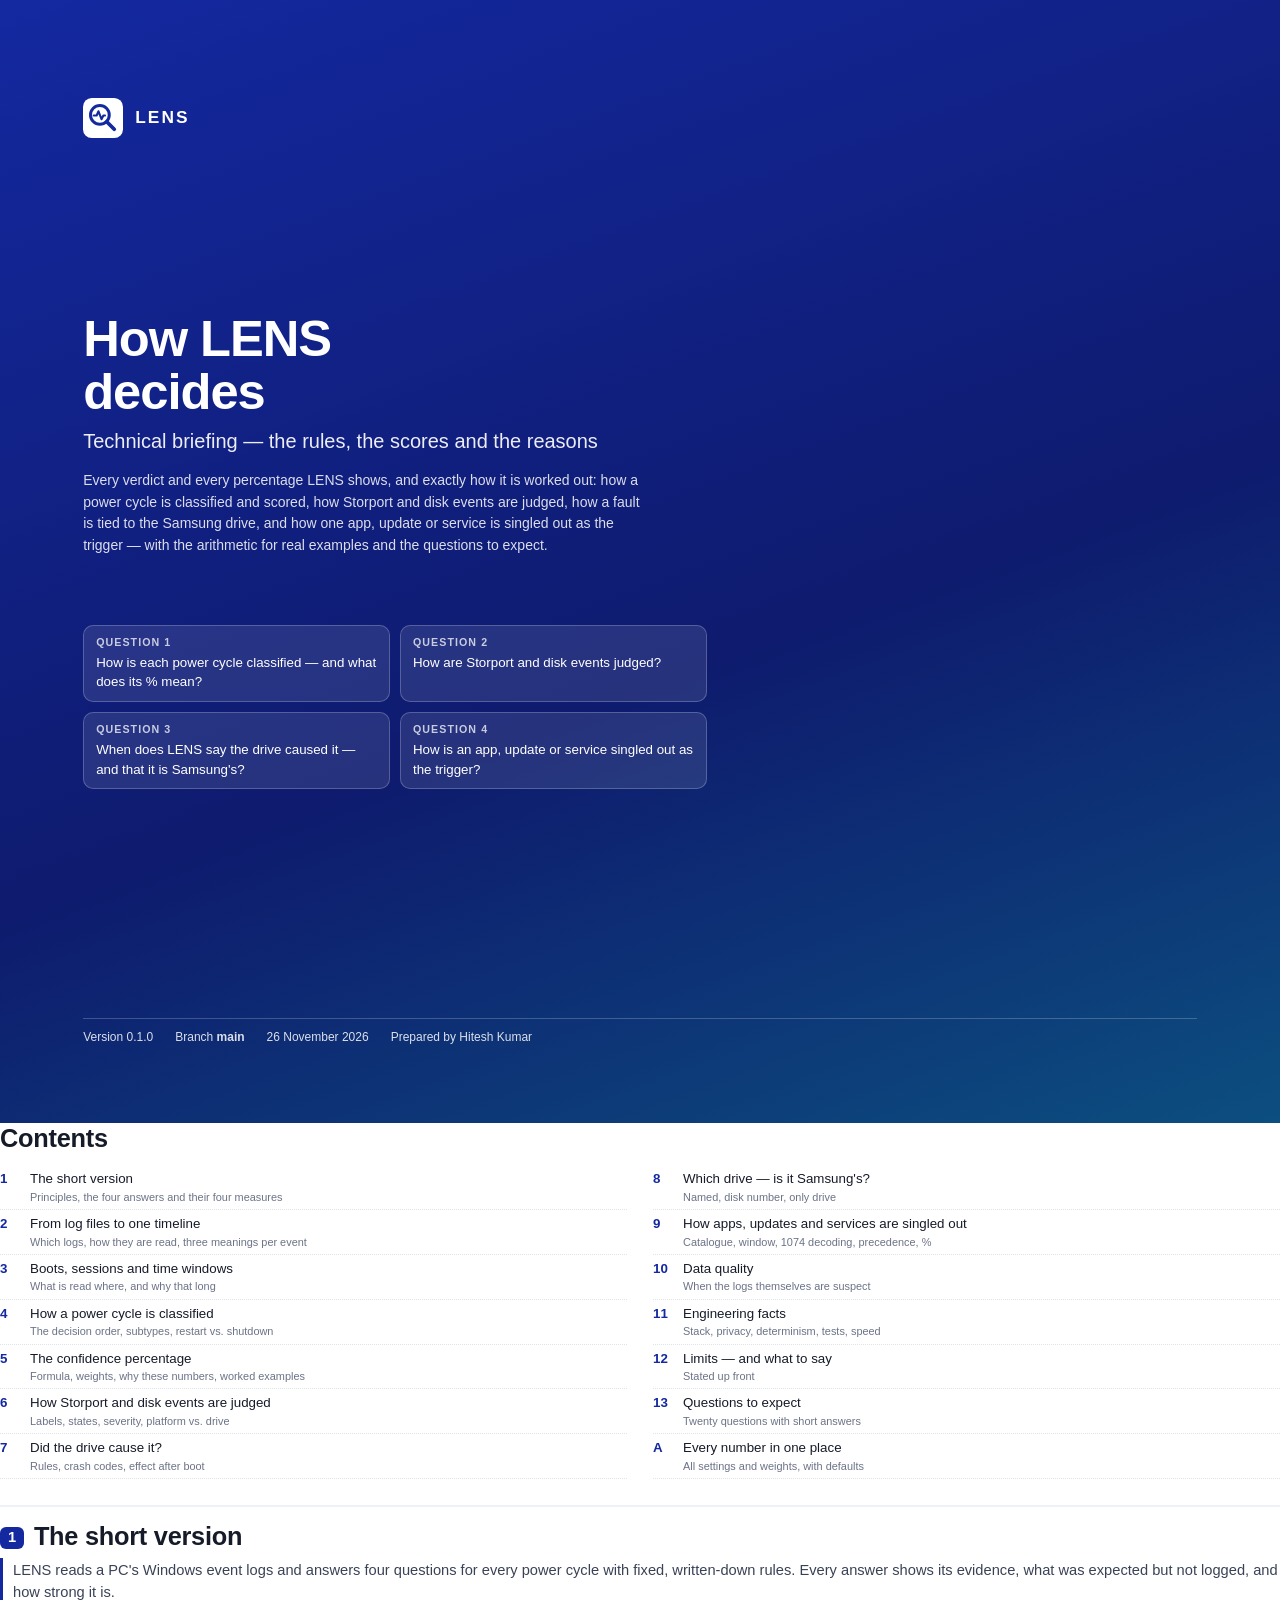
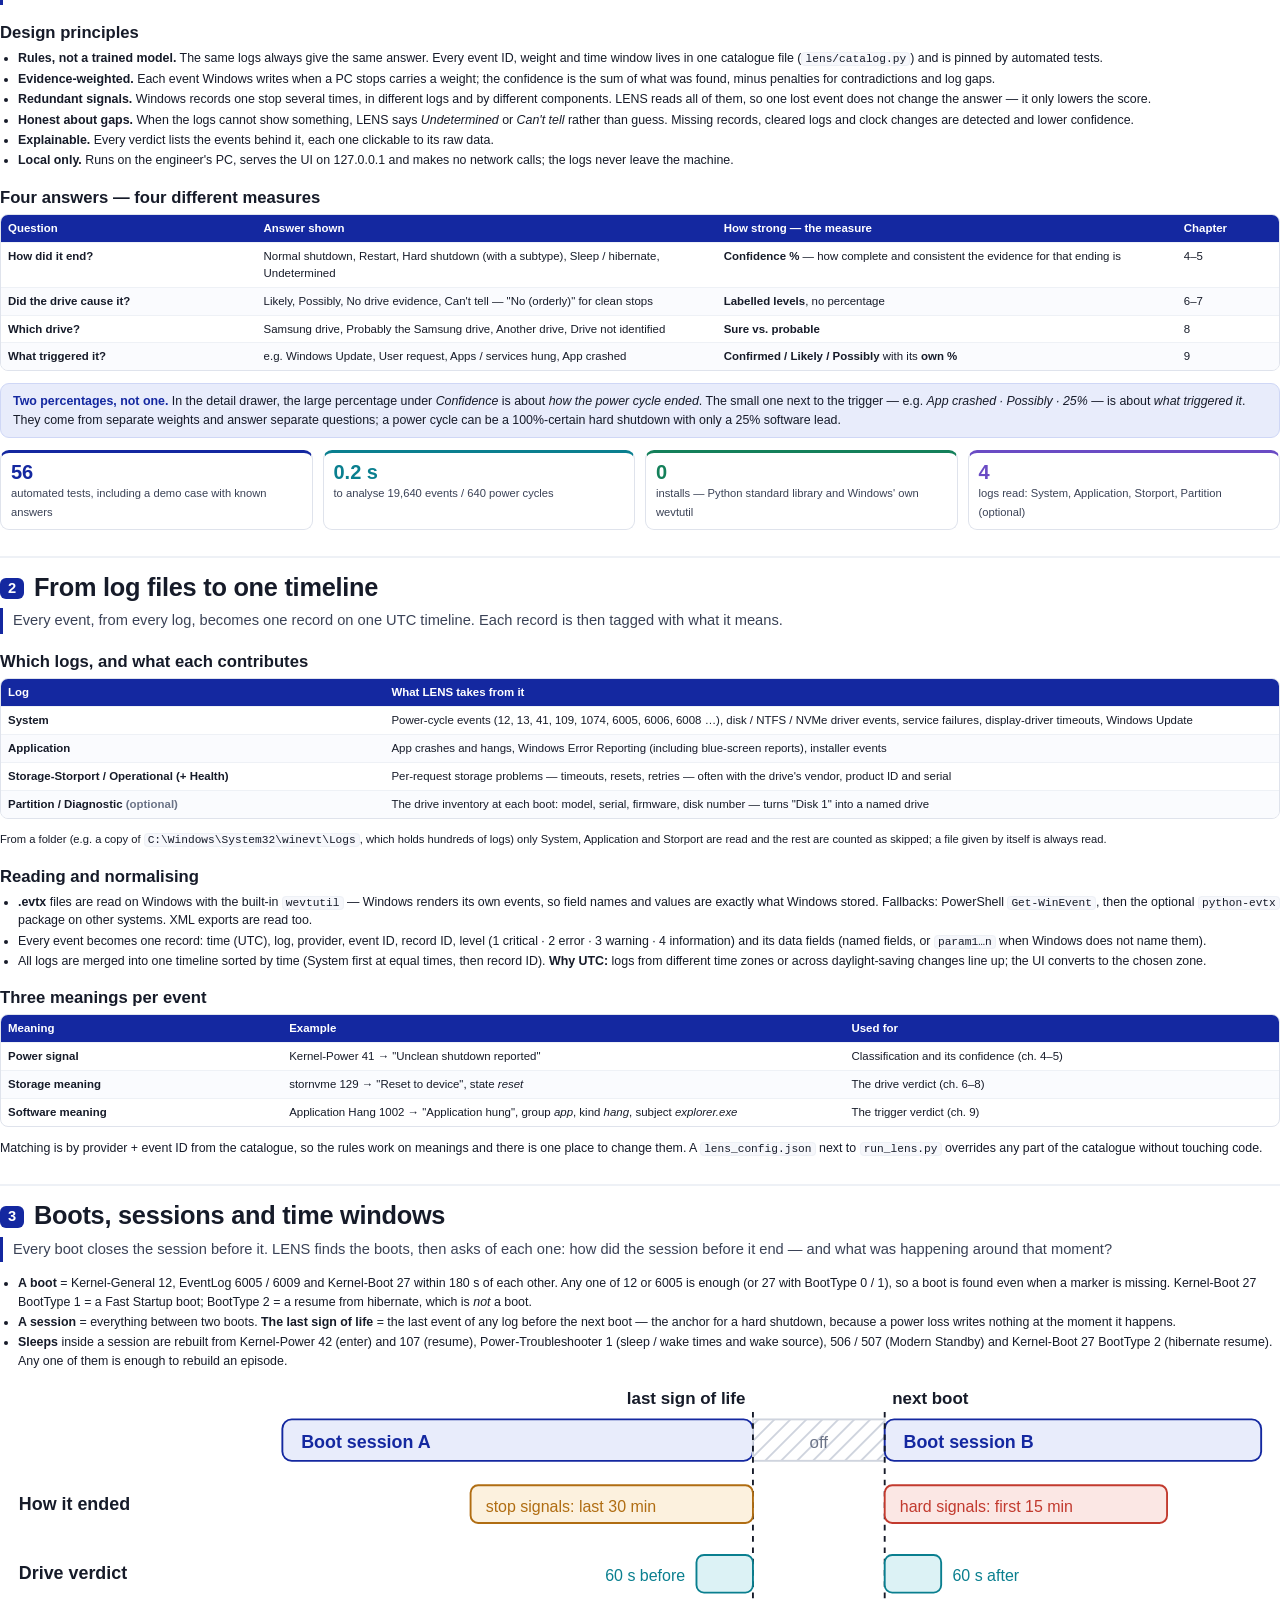
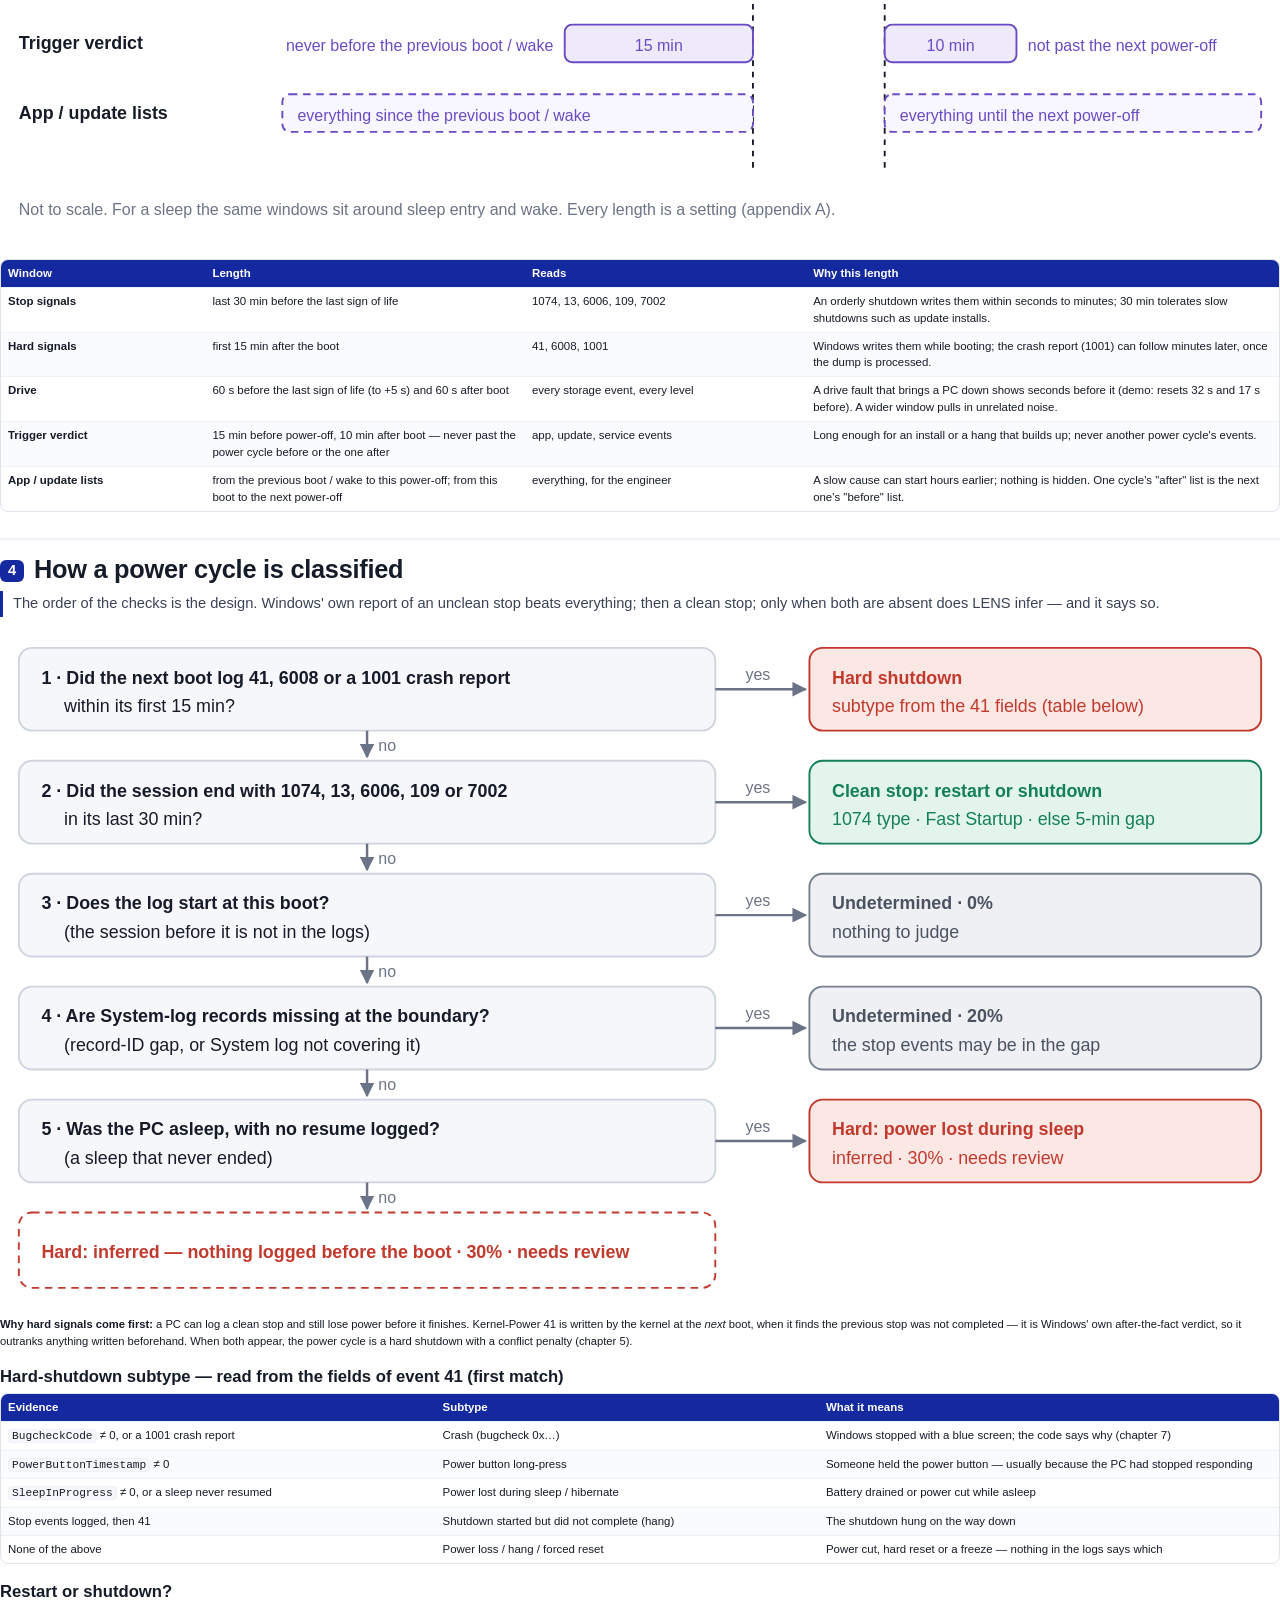
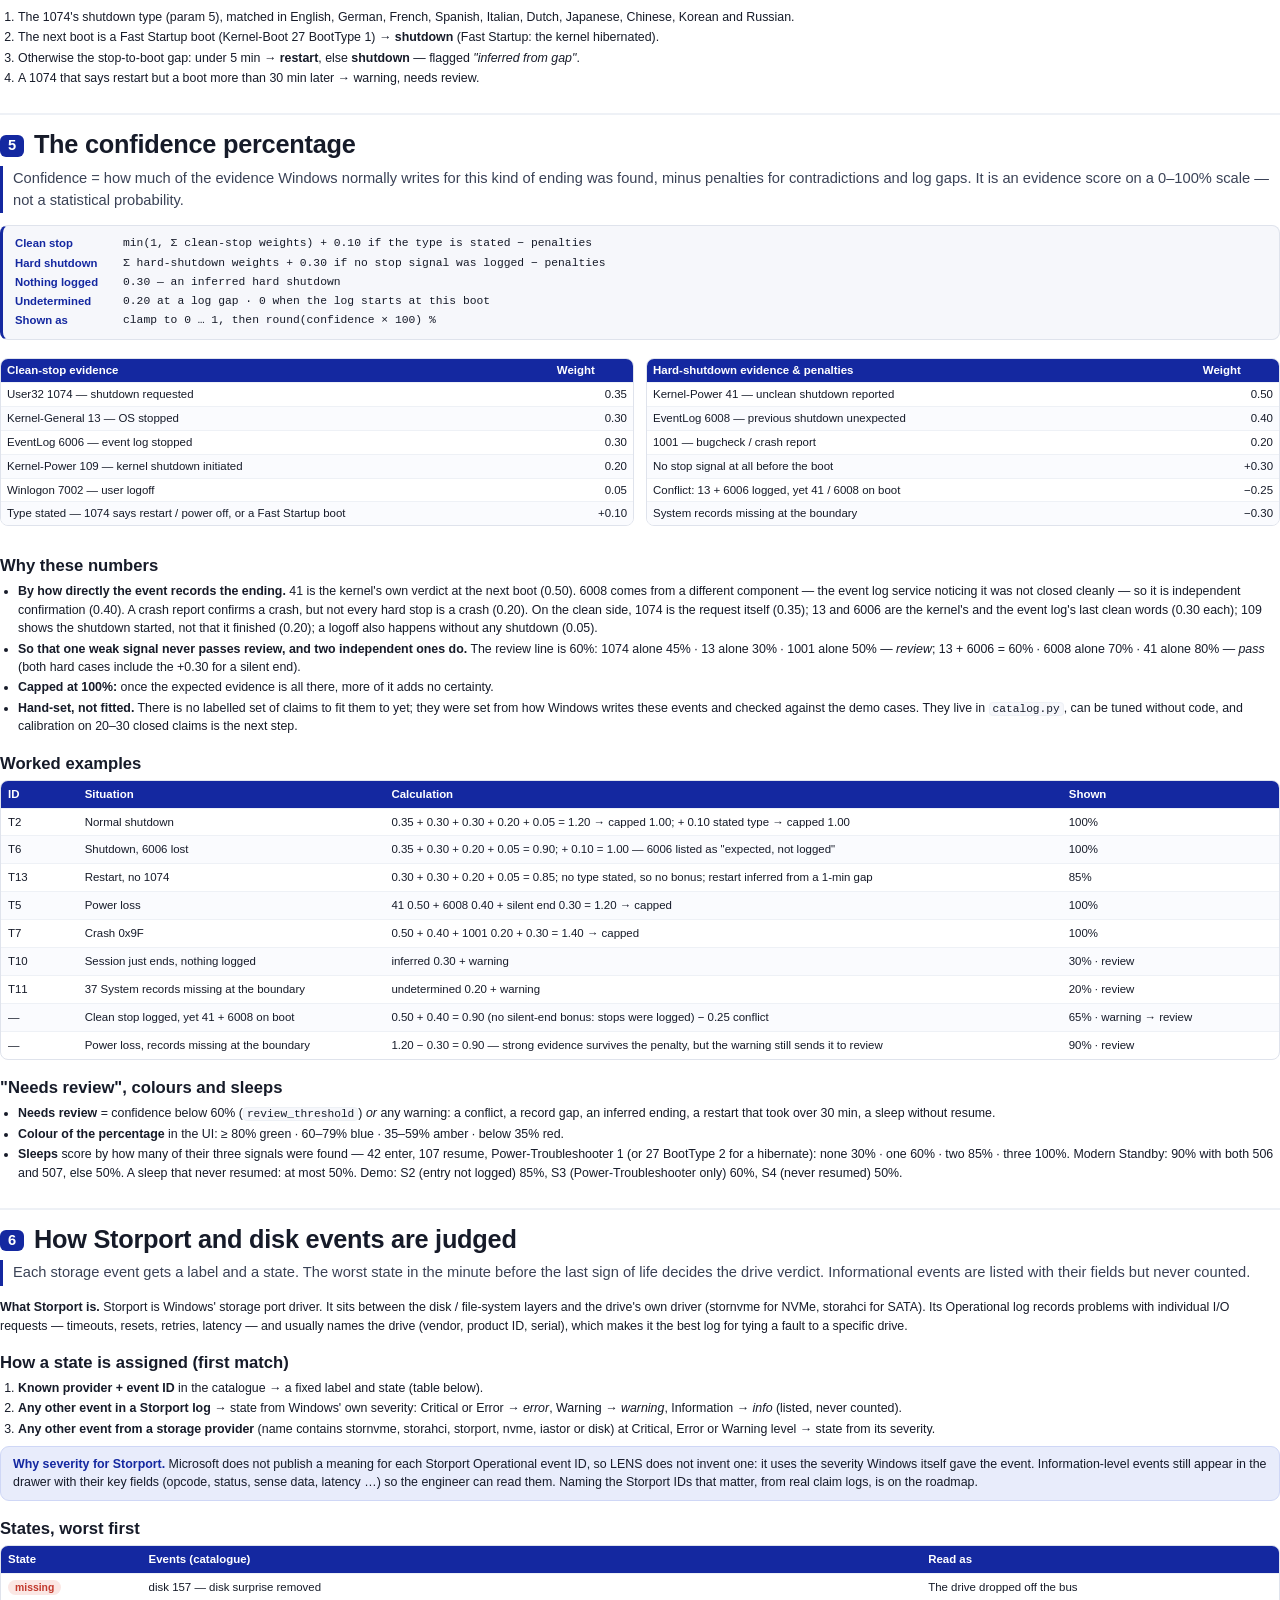
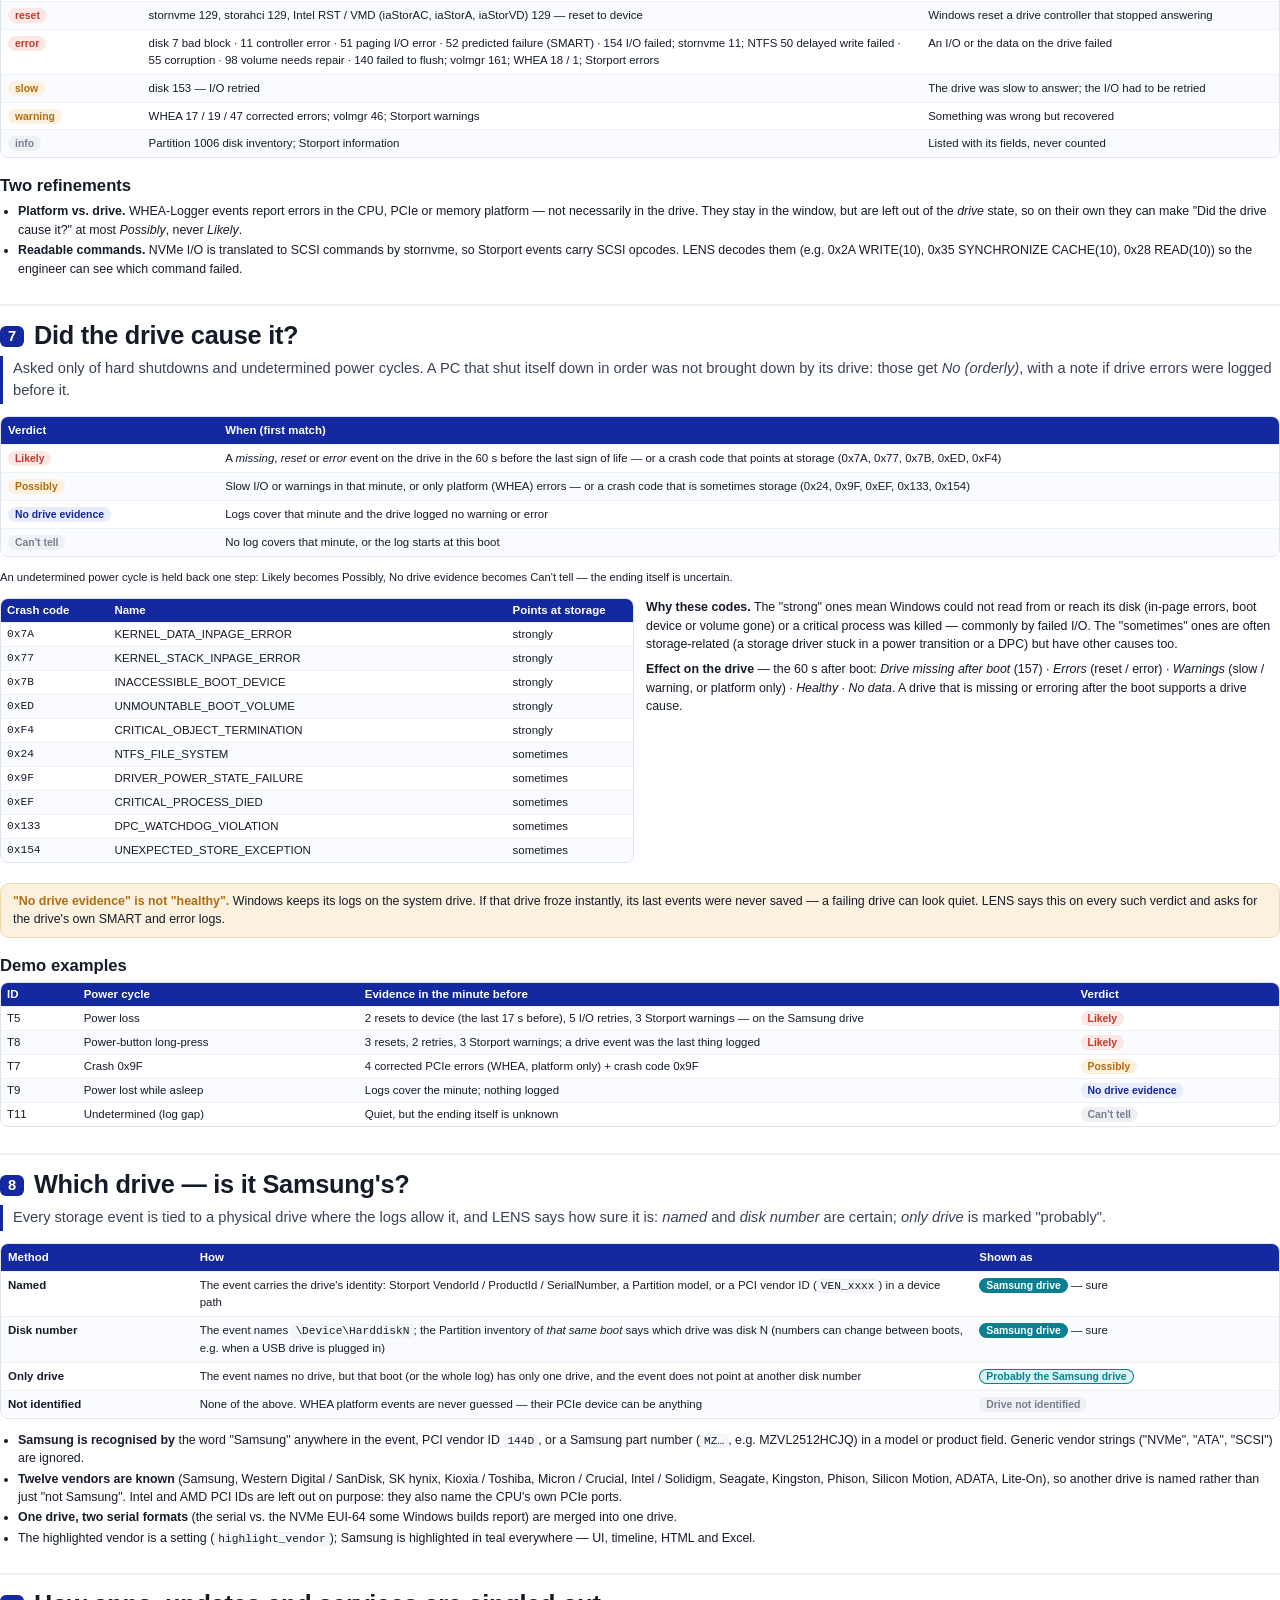
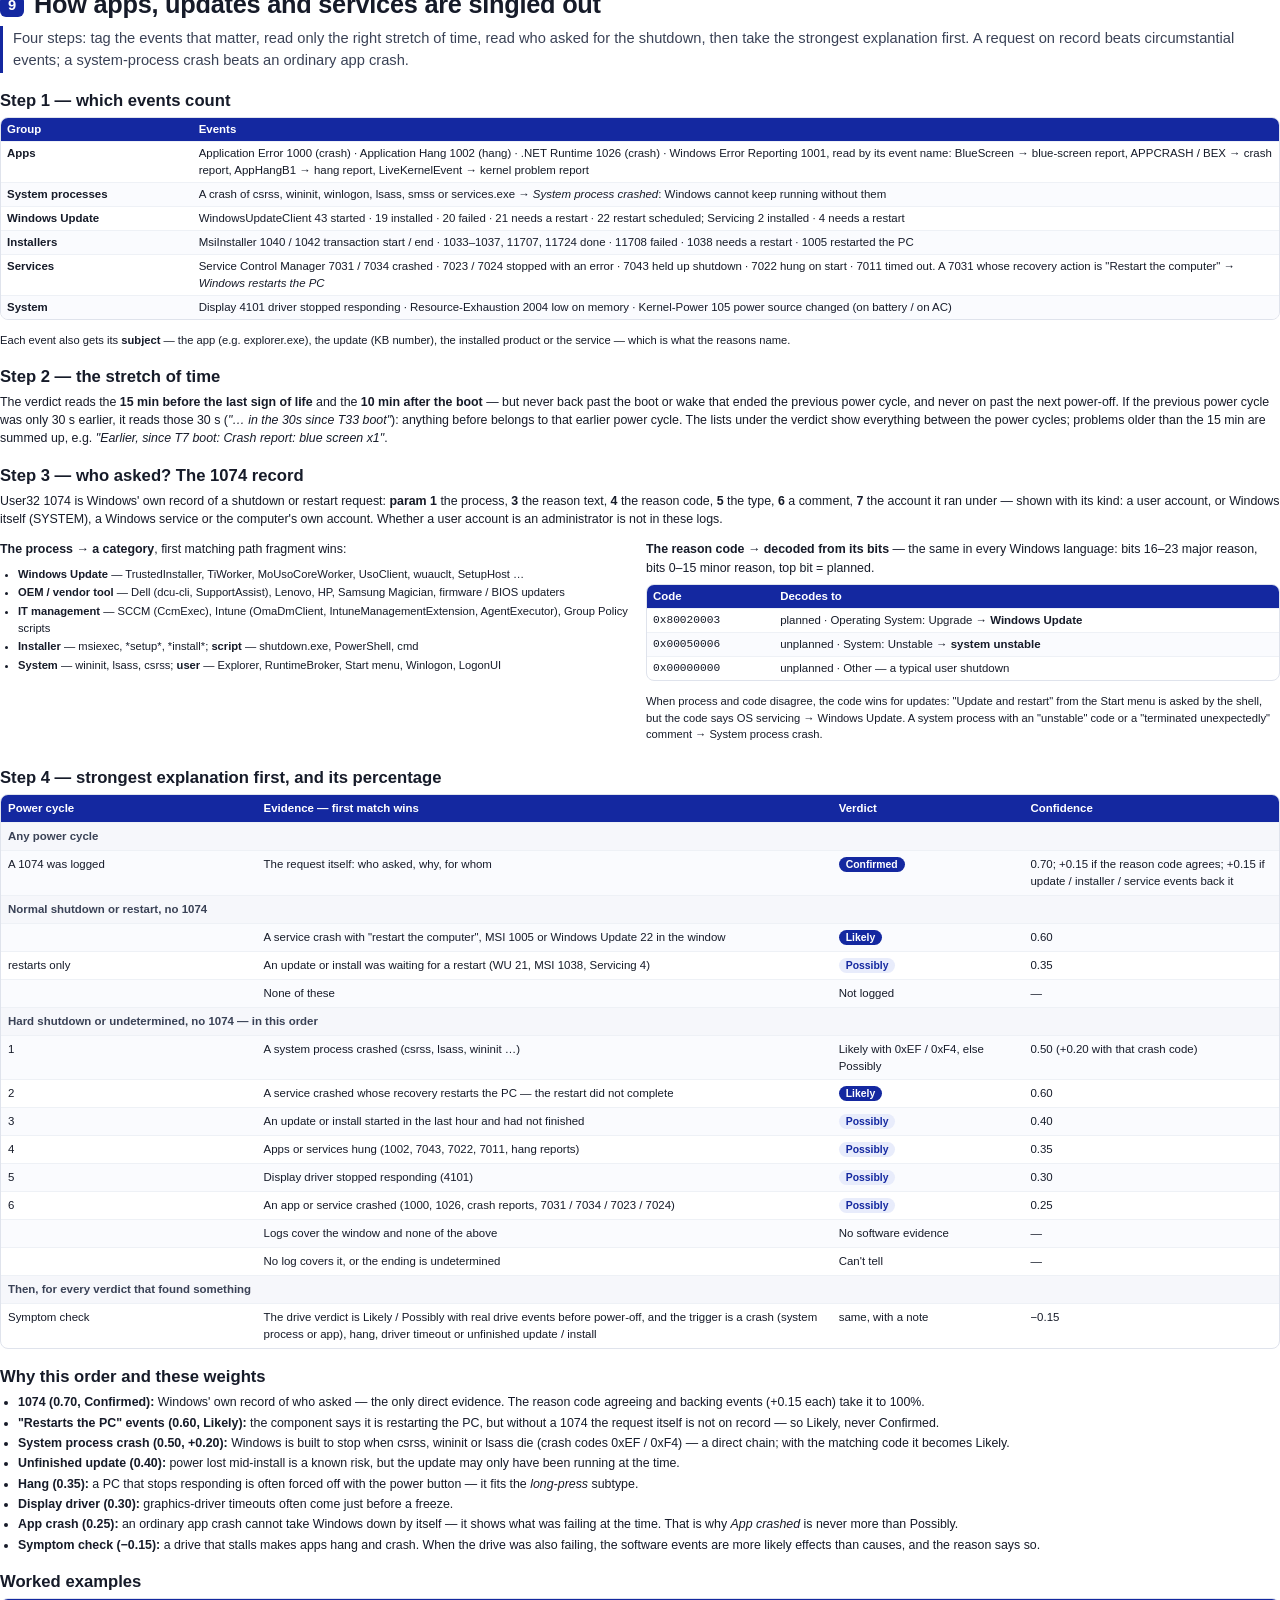
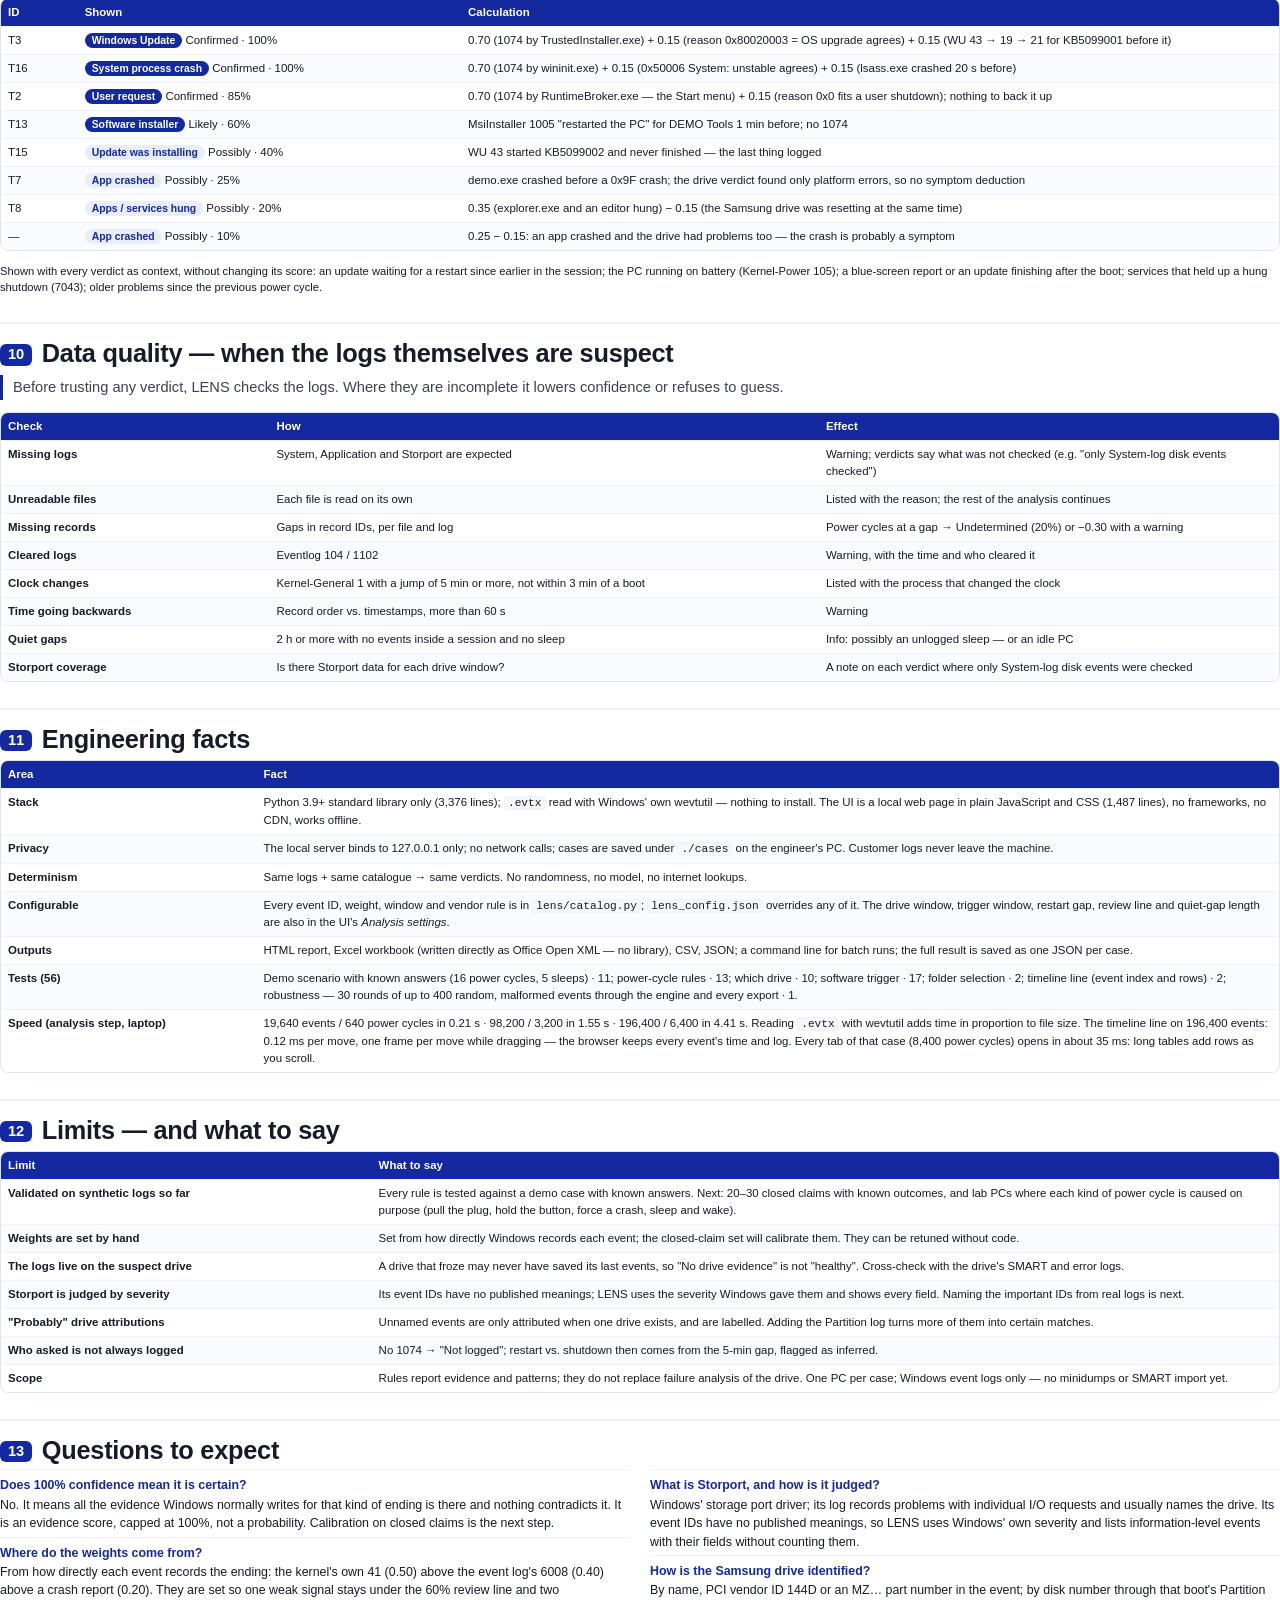
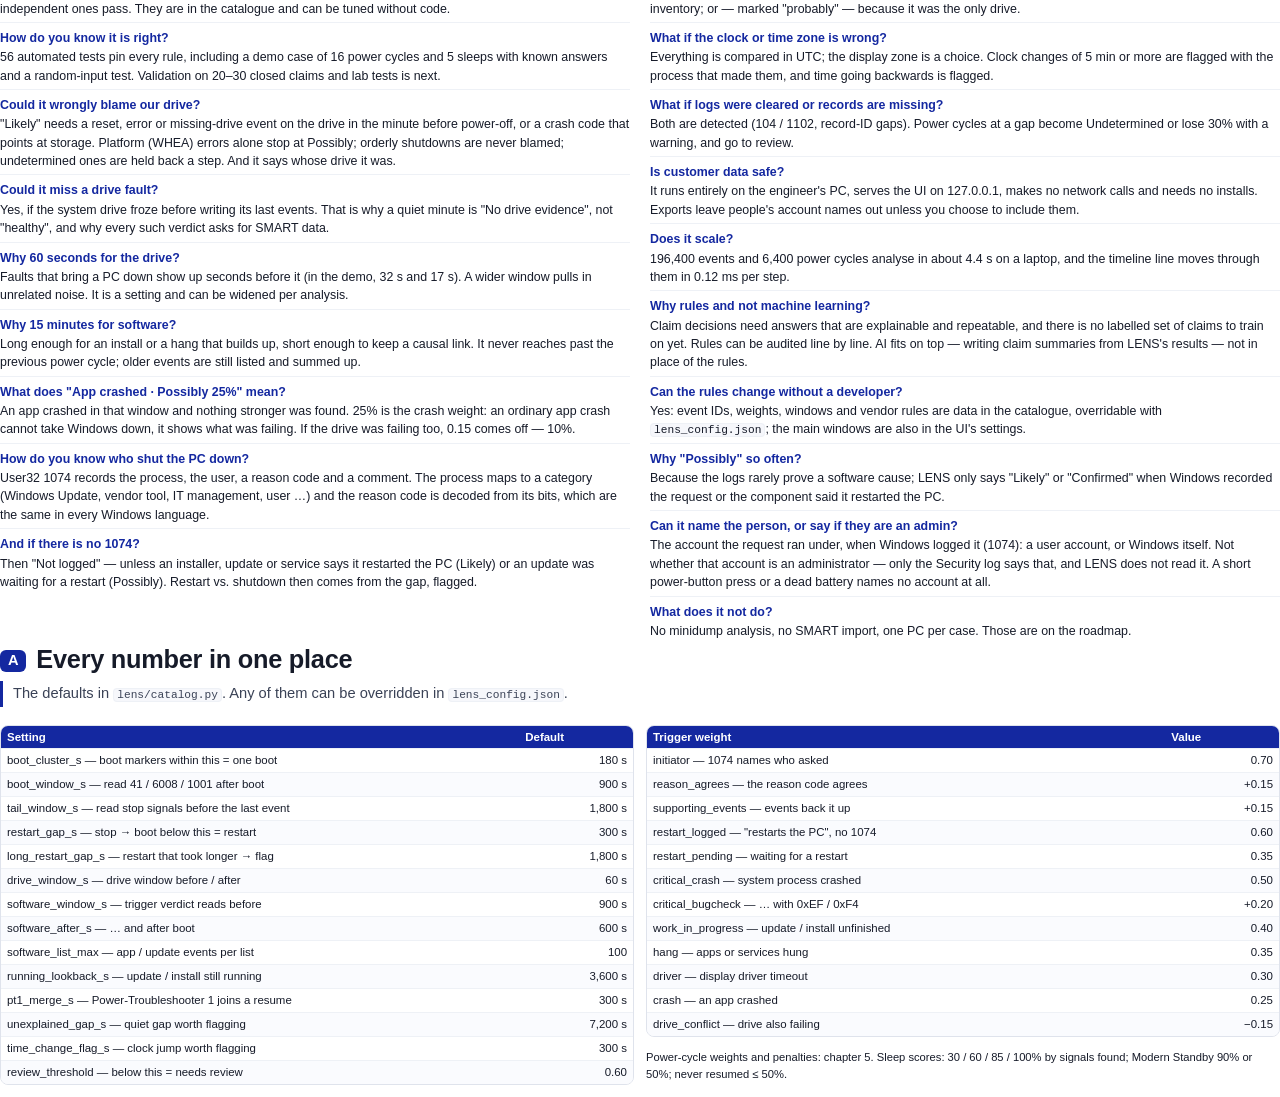
==== docs/src/LENS-how-it-decides.html @ 80400649 "Rename the app to LENS - Log Event Navigation System - with a new logo The name, the logo (a lens ov" ====
<!doctype html>
<!-- Source of docs/LENS-how-it-decides.pdf. Edit this file, then print it from the repository root with Chrome:
       chrome --headless=new --no-pdf-header-footer --generate-pdf-document-outline --virtual-time-budget=5000
              --print-to-pdf=docs/LENS-how-it-decides.pdf file:///<full path>/docs/src/LENS-how-it-decides.html
     (on macOS chrome is "/Applications/Google Chrome.app/Contents/MacOS/Google Chrome").
     Every number here comes from lens/catalog.py and lens/engine.py; the examples are the demo case ("Try demo data"). -->
<html lang="en">
<head>
<meta charset="utf-8">
<title>How LENS decides — technical briefing</title>
<style>
@page { size: A4; margin: 15mm 14mm 16mm 14mm;
  @bottom-left { content: "LENS · how it decides — technical briefing"; font: 7.5pt -apple-system, "Helvetica Neue", Arial, sans-serif; color: #8a91a3; }
  @bottom-right { content: counter(page) " / " counter(pages); font: 7.5pt -apple-system, "Helvetica Neue", Arial, sans-serif; color: #8a91a3; } }
@page :first { margin: 0; @bottom-left { content: none } @bottom-right { content: none } }
:root { --ink:#161b29; --ink2:#3a4256; --muted:#6b7387; --line:#dfe3ec; --line2:#eef1f6; --bg2:#f6f7fb;
  --accent:#1428a0; --accent-soft:#e8ecfb; --sam:#0a7f8f; --sam-soft:#dcf2f5; --ok:#14805a; --ok-soft:#e3f4ec;
  --warn:#b06d12; --warn-soft:#fcf1de; --bad:#c23a2e; --bad-soft:#fbe7e4; --purple:#6a4bc4; --purple-soft:#eee9fb;
  --grey:#77808f; --grey-soft:#eef0f3; }
* { box-sizing: border-box; }
html { -webkit-print-color-adjust: exact; print-color-adjust: exact; }
body { margin: 0; font: 9.3pt/1.48 -apple-system, "SF Pro Text", "Helvetica Neue", Arial, sans-serif; color: var(--ink); }
h1, h2, h3 { line-height: 1.2; color: var(--ink); }
h1 { font-size: 19pt; margin: 26px 0 4px; padding-top: 14px; border-top: 2px solid var(--line2); letter-spacing: -.01em; display: flex; align-items: baseline; gap: 10px; break-after: avoid; }
h1.pg { break-before: page; margin-top: 0; padding-top: 0; border-top: none; }
h1 .n { font-size: 11pt; color: #fff; background: var(--accent); border-radius: 6px; padding: 2px 8px; position: relative; top: -3px; }
h2 { font-size: 12.5pt; margin: 18px 0 6px; break-after: avoid; }
h3 { font-size: 10.5pt; margin: 12px 0 4px; break-after: avoid; }
p { margin: 5px 0 7px; }
ul, ol { margin: 4px 0 8px; padding-left: 18px; } li { margin: 2px 0; }
.lead { font-size: 11pt; color: var(--ink2); border-left: 3px solid var(--accent); padding: 2px 0 2px 10px; margin: 6px 0 12px; break-after: avoid; }
.muted { color: var(--muted); } .small { font-size: 8.4pt; }
code, .mono { font-family: "SF Mono", Menlo, Consolas, monospace; font-size: 8.4pt; }
code { background: var(--bg2); border: 1px solid var(--line2); border-radius: 4px; padding: 0 3px; }
table.t { width: 100%; border-collapse: separate; border-spacing: 0; margin: 6px 0 12px; font-size: 8.6pt; border: 1px solid var(--line); border-radius: 8px; overflow: hidden; }
table.t th { background: var(--accent); color: #fff; text-align: left; font-weight: 600; padding: 5px 7px; vertical-align: bottom; }
table.t td { padding: 5px 7px; border-top: 1px solid var(--line2); vertical-align: top; }
table.t tr { break-inside: avoid; }
table.t thead { display: table-header-group; }
table.t tr:nth-child(even) td { background: #fafbfe; }
table.t td.k { font-weight: 600; }
table.t td.n { text-align: right; font-variant-numeric: tabular-nums; white-space: nowrap; }
table.t.compact td, table.t.compact th { padding: 3px 6px; }
table.t tr.sub td { background: var(--bg2); font-weight: 600; color: var(--ink2); }
.chip { display: inline-block; padding: 0 7px; border-radius: 999px; font-size: 7.8pt; font-weight: 700; line-height: 15px; white-space: nowrap; }
.c-sam { background: var(--sam); color: #fff; } .c-samp { background: var(--sam-soft); color: var(--sam); box-shadow: inset 0 0 0 1px var(--sam); }
.c-other { background: var(--grey-soft); color: var(--ink2); } .c-nd { background: var(--grey-soft); color: var(--grey); }
.c-bad { background: var(--bad-soft); color: var(--bad); } .c-warn { background: var(--warn-soft); color: var(--warn); }
.c-ok { background: var(--ok-soft); color: var(--ok); } .c-acc { background: var(--accent-soft); color: var(--accent); }
.c-sw { background: var(--accent); color: #fff; }
.callout { border-radius: 9px; padding: 8px 12px; margin: 8px 0 12px; background: var(--accent-soft); border: 1px solid #cfd7f6; break-inside: avoid; }
.callout b:first-child { color: var(--accent); }
.callout.warn { background: var(--warn-soft); border-color: #f1d9ad; } .callout.warn b:first-child { color: var(--warn); }
.callout.sam { background: var(--sam-soft); border-color: #a9dde4; } .callout.sam b:first-child { color: var(--sam); }
.formula { font-family: "SF Mono", Menlo, Consolas, monospace; font-size: 8.5pt; line-height: 1.7; background: var(--bg2); border: 1px solid var(--line); border-left: 3px solid var(--accent); border-radius: 8px; padding: 8px 12px; margin: 6px 0 12px; break-inside: avoid; }
.formula b { color: var(--accent); font-family: -apple-system, "Helvetica Neue", Arial, sans-serif; }
.formula > div { display: grid; grid-template-columns: 100px 1fr; gap: 8px; }
.grid2 { display: grid; grid-template-columns: 1fr 1fr; gap: 12px; }
.grid4 { display: grid; grid-template-columns: repeat(4, 1fr); gap: 10px; margin: 8px 0 12px; }
.tile { border: 1px solid var(--line); border-radius: 9px; padding: 8px 10px; border-top: 3px solid var(--c, var(--accent)); break-inside: avoid; }
.tile b { display: block; font-size: 15pt; line-height: 1.15; color: var(--c, var(--accent)); }
.tile span { font-size: 8.4pt; color: var(--ink2); }
.qa { break-inside: avoid; border-top: 1px solid var(--line2); padding: 6px 0 4px; }
.qa .qq { font-weight: 700; color: var(--accent); display: block; margin-bottom: 1px; }
.qcols { columns: 2; column-gap: 20px; }
svg.dia { width: 100%; height: auto; display: block; margin: 6px 0 10px; break-inside: avoid; font-family: -apple-system, "Helvetica Neue", Arial, sans-serif; }
.toc { columns: 2; column-gap: 26px; font-size: 10pt; }
.toc a { color: var(--ink); text-decoration: none; display: flex; gap: 8px; padding: 4px 0; border-bottom: 1px dotted var(--line); break-inside: avoid; }
.toc a span:first-child { color: var(--accent); font-weight: 700; min-width: 22px; }
.toc a small { color: var(--muted); display: block; font-size: 8.2pt; }
.avoid { break-inside: avoid; }
/* cover */
.cover { height: 297mm; padding: 26mm 22mm 20mm; background: linear-gradient(160deg, #1428a0 0%, #0e1b6e 58%, #0a7f8f 140%); color: #fff; display: flex; flex-direction: column; }
.cover .logo { display: flex; gap: 12px; align-items: center; font-weight: 800; letter-spacing: .12em; font-size: 13pt; }
.cover .logo svg { width: 40px; height: 40px; }
.cover h0 { display: block; font-size: 38pt; font-weight: 800; letter-spacing: -.02em; margin-top: 46mm; line-height: 1.05; }
.cover .sub { font-size: 15pt; opacity: .92; margin-top: 8px; }
.cover .desc { font-size: 10.5pt; opacity: .85; max-width: 150mm; margin-top: 14px; line-height: 1.55; }
.cover .qs { display: grid; grid-template-columns: 1fr 1fr; gap: 10px; margin-top: 18mm; max-width: 165mm; }
.cover .qs div { background: rgba(255,255,255,.1); border: 1px solid rgba(255,255,255,.22); border-radius: 10px; padding: 9px 12px; font-size: 10pt; }
.cover .qs b { display: block; font-size: 8pt; letter-spacing: .1em; text-transform: uppercase; opacity: .75; margin-bottom: 2px; }
.cover .meta { margin-top: auto; font-size: 9pt; opacity: .85; display: flex; gap: 22px; flex-wrap: wrap; border-top: 1px solid rgba(255,255,255,.25); padding-top: 10px; }
</style>
</head>
<body>

<!-- ============================================================ COVER -->
<section class="cover">
  <div class="logo"><svg viewBox="0 0 32 32"><rect width="32" height="32" rx="7" fill="#fff"/><circle cx="13.5" cy="13.5" r="7.5" fill="none" stroke="#1428a0" stroke-width="2.4"/><path d="M19 19l6 6" stroke="#1428a0" stroke-width="3" stroke-linecap="round"/><path d="M8.6 14h2.3l1.5-3.4 2.4 6.4 1.5-3h1.3" fill="none" stroke="#1428a0" stroke-width="1.7" stroke-linecap="round" stroke-linejoin="round"/></svg>LENS</div>
  <h0>How LENS<br>decides</h0>
  <div class="sub">Technical briefing — the rules, the scores and the reasons</div>
  <div class="desc">Every verdict and every percentage LENS shows, and exactly how it is worked out: how a power cycle is
    classified and scored, how Storport and disk events are judged, how a fault is tied to the Samsung drive, and how one
    app, update or service is singled out as the trigger — with the arithmetic for real examples and the questions to expect.</div>
  <div class="qs">
    <div><b>Question 1</b>How is each power cycle classified — and what does its % mean?</div>
    <div><b>Question 2</b>How are Storport and disk events judged?</div>
    <div><b>Question 3</b>When does LENS say the drive caused it — and that it is Samsung's?</div>
    <div><b>Question 4</b>How is an app, update or service singled out as the trigger?</div>
  </div>
  <div class="meta"><span>Version 0.1.0</span><span>Branch <b>main</b></span><span>26 November 2026</span><span>Prepared by Hitesh Kumar</span></div>
</section>

<!-- ============================================================ CONTENTS -->
<h1 id="contents" style="margin-top:0;padding-top:0;border-top:none">Contents</h1>
<div class="toc" style="margin-top:12px">
  <a href="#short"><span>1</span><div>The short version<small>Principles, the four answers and their four measures</small></div></a>
  <a href="#timeline"><span>2</span><div>From log files to one timeline<small>Which logs, how they are read, three meanings per event</small></div></a>
  <a href="#windows"><span>3</span><div>Boots, sessions and time windows<small>What is read where, and why that long</small></div></a>
  <a href="#classify"><span>4</span><div>How a power cycle is classified<small>The decision order, subtypes, restart vs. shutdown</small></div></a>
  <a href="#confidence"><span>5</span><div>The confidence percentage<small>Formula, weights, why these numbers, worked examples</small></div></a>
  <a href="#storport"><span>6</span><div>How Storport and disk events are judged<small>Labels, states, severity, platform vs. drive</small></div></a>
  <a href="#drive"><span>7</span><div>Did the drive cause it?<small>Rules, crash codes, effect after boot</small></div></a>
  <a href="#which"><span>8</span><div>Which drive — is it Samsung's?<small>Named, disk number, only drive</small></div></a>
  <a href="#software"><span>9</span><div>How apps, updates and services are singled out<small>Catalogue, window, 1074 decoding, precedence, %</small></div></a>
  <a href="#quality"><span>10</span><div>Data quality<small>When the logs themselves are suspect</small></div></a>
  <a href="#eng"><span>11</span><div>Engineering facts<small>Stack, privacy, determinism, tests, speed</small></div></a>
  <a href="#limits"><span>12</span><div>Limits — and what to say<small>Stated up front</small></div></a>
  <a href="#qa"><span>13</span><div>Questions to expect<small>Twenty questions with short answers</small></div></a>
  <a href="#numbers"><span>A</span><div>Every number in one place<small>All settings and weights, with defaults</small></div></a>
</div>

<!-- ============================================================ 1 SHORT -->
<h1 id="short"><span class="n">1</span>The short version</h1>
<div class="lead">LENS reads a PC's Windows event logs and answers four questions for every power cycle with fixed, written-down rules. Every answer shows its evidence, what was expected but not logged, and how strong it is.</div>
<h2>Design principles</h2>
<ul>
  <li><b>Rules, not a trained model.</b> The same logs always give the same answer. Every event ID, weight and time window lives in one catalogue file (<code>lens/catalog.py</code>) and is pinned by automated tests.</li>
  <li><b>Evidence-weighted.</b> Each event Windows writes when a PC stops carries a weight; the confidence is the sum of what was found, minus penalties for contradictions and log gaps.</li>
  <li><b>Redundant signals.</b> Windows records one stop several times, in different logs and by different components. LENS reads all of them, so one lost event does not change the answer — it only lowers the score.</li>
  <li><b>Honest about gaps.</b> When the logs cannot show something, LENS says <i>Undetermined</i> or <i>Can't tell</i> rather than guess. Missing records, cleared logs and clock changes are detected and lower confidence.</li>
  <li><b>Explainable.</b> Every verdict lists the events behind it, each one clickable to its raw data.</li>
  <li><b>Local only.</b> Runs on the engineer's PC, serves the UI on 127.0.0.1 and makes no network calls; the logs never leave the machine.</li>
</ul>
<h2>Four answers — four different measures</h2>
<table class="t">
  <thead><tr><th style="width:20%">Question</th><th style="width:36%">Answer shown</th><th>How strong — the measure</th><th style="width:8%">Chapter</th></tr></thead><tbody>
  <tr><td class="k">How did it end?</td><td>Normal shutdown, Restart, Hard shutdown (with a subtype), Sleep / hibernate, Undetermined</td><td><b>Confidence %</b> — how complete and consistent the evidence for that ending is</td><td>4–5</td></tr>
  <tr><td class="k">Did the drive cause it?</td><td>Likely, Possibly, No drive evidence, Can't tell — "No (orderly)" for clean stops</td><td><b>Labelled levels</b>, no percentage</td><td>6–7</td></tr>
  <tr><td class="k">Which drive?</td><td>Samsung drive, Probably the Samsung drive, Another drive, Drive not identified</td><td><b>Sure vs. probable</b></td><td>8</td></tr>
  <tr><td class="k">What triggered it?</td><td>e.g. Windows Update, User request, Apps / services hung, App crashed</td><td><b>Confirmed / Likely / Possibly</b> with its <b>own %</b></td><td>9</td></tr>
</tbody></table>
<div class="callout"><b>Two percentages, not one.</b> In the detail drawer, the large percentage under <i>Confidence</i> is about <i>how the power cycle ended</i>. The small one next to the trigger — e.g. <i>App crashed · Possibly · 25%</i> — is about <i>what triggered it</i>. They come from separate weights and answer separate questions; a power cycle can be a 100%-certain hard shutdown with only a 25% software lead.</div>
<div class="grid4">
  <div class="tile"><b>56</b><span>automated tests, including a demo case with known answers</span></div>
  <div class="tile" style="--c:var(--sam)"><b>0.2 s</b><span>to analyse 19,640 events / 640 power cycles</span></div>
  <div class="tile" style="--c:var(--ok)"><b>0</b><span>installs — Python standard library and Windows' own wevtutil</span></div>
  <div class="tile" style="--c:var(--purple)"><b>4</b><span>logs read: System, Application, Storport, Partition (optional)</span></div>
</div>

<!-- ============================================================ 2 TIMELINE -->
<h1 id="timeline"><span class="n">2</span>From log files to one timeline</h1>
<div class="lead">Every event, from every log, becomes one record on one UTC timeline. Each record is then tagged with what it means.</div>
<h2>Which logs, and what each contributes</h2>
<table class="t">
  <thead><tr><th style="width:30%">Log</th><th>What LENS takes from it</th></tr></thead><tbody>
  <tr><td class="k">System</td><td>Power-cycle events (12, 13, 41, 109, 1074, 6005, 6006, 6008 …), disk / NTFS / NVMe driver events, service failures, display-driver timeouts, Windows Update</td></tr>
  <tr><td class="k">Application</td><td>App crashes and hangs, Windows Error Reporting (including blue-screen reports), installer events</td></tr>
  <tr><td class="k">Storage-Storport / Operational (+ Health)</td><td>Per-request storage problems — timeouts, resets, retries — often with the drive's vendor, product ID and serial</td></tr>
  <tr><td class="k">Partition / Diagnostic <span class="muted">(optional)</span></td><td>The drive inventory at each boot: model, serial, firmware, disk number — turns "Disk 1" into a named drive</td></tr>
</tbody></table>
<p class="small">From a folder (e.g. a copy of <code>C:\Windows\System32\winevt\Logs</code>, which holds hundreds of logs) only System, Application and Storport are read and the rest are counted as skipped; a file given by itself is always read.</p>
<h2>Reading and normalising</h2>
<ul>
  <li><b>.evtx</b> files are read on Windows with the built-in <code>wevtutil</code> — Windows renders its own events, so field names and values are exactly what Windows stored. Fallbacks: PowerShell <code>Get-WinEvent</code>, then the optional <code>python-evtx</code> package on other systems. XML exports are read too.</li>
  <li>Every event becomes one record: time (UTC), log, provider, event ID, record ID, level (1 critical · 2 error · 3 warning · 4 information) and its data fields (named fields, or <code>param1…n</code> when Windows does not name them).</li>
  <li>All logs are merged into one timeline sorted by time (System first at equal times, then record ID). <b>Why UTC:</b> logs from different time zones or across daylight-saving changes line up; the UI converts to the chosen zone.</li>
</ul>
<h2>Three meanings per event</h2>
<table class="t">
  <thead><tr><th style="width:22%">Meaning</th><th style="width:44%">Example</th><th>Used for</th></tr></thead><tbody>
  <tr><td class="k">Power signal</td><td>Kernel-Power 41 → "Unclean shutdown reported"</td><td>Classification and its confidence (ch. 4–5)</td></tr>
  <tr><td class="k">Storage meaning</td><td>stornvme 129 → "Reset to device", state <i>reset</i></td><td>The drive verdict (ch. 6–8)</td></tr>
  <tr><td class="k">Software meaning</td><td>Application Hang 1002 → "Application hung", group <i>app</i>, kind <i>hang</i>, subject <i>explorer.exe</i></td><td>The trigger verdict (ch. 9)</td></tr>
</tbody></table>
<p>Matching is by provider + event ID from the catalogue, so the rules work on meanings and there is one place to change them. A <code>lens_config.json</code> next to <code>run_lens.py</code> overrides any part of the catalogue without touching code.</p>

<!-- ============================================================ 3 WINDOWS -->
<h1 id="windows"><span class="n">3</span>Boots, sessions and time windows</h1>
<div class="lead">Every boot closes the session before it. LENS finds the boots, then asks of each one: how did the session before it end — and what was happening around that moment?</div>
<ul>
  <li><b>A boot</b> = Kernel-General 12, EventLog 6005 / 6009 and Kernel-Boot 27 within 180 s of each other. Any one of 12 or 6005 is enough (or 27 with BootType 0 / 1), so a boot is found even when a marker is missing. Kernel-Boot 27 BootType 1 = a Fast Startup boot; BootType 2 = a resume from hibernate, which is <i>not</i> a boot.</li>
  <li><b>A session</b> = everything between two boots. <b>The last sign of life</b> = the last event of any log before the next boot — the anchor for a hard shutdown, because a power loss writes nothing at the moment it happens.</li>
  <li><b>Sleeps</b> inside a session are rebuilt from Kernel-Power 42 (enter) and 107 (resume), Power-Troubleshooter 1 (sleep / wake times and wake source), 506 / 507 (Modern Standby) and Kernel-Boot 27 BootType 2 (hibernate resume). Any one of them is enough to rebuild an episode.</li>
</ul>
<svg class="dia" viewBox="0 0 680 250" role="img" aria-label="Time windows around one power cycle">
  <defs><pattern id="hatch" width="6" height="6" patternUnits="userSpaceOnUse" patternTransform="rotate(45)"><line x1="0" y1="0" x2="0" y2="6" stroke="#cfd4de" stroke-width="2"/></pattern></defs>
  <text x="396" y="14" font-size="9" fill="#161b29" text-anchor="end" font-weight="700">last sign of life</text>
  <text x="474" y="14" font-size="9" fill="#161b29" font-weight="700">next boot</text>
  <rect x="150" y="22" width="250" height="22" rx="5" fill="#e8ecfb" stroke="#1428a0"/>
  <text x="160" y="37" font-size="9.5" fill="#1428a0" font-weight="600">Boot session A</text>
  <rect x="400" y="22" width="70" height="22" fill="url(#hatch)" stroke="#cfd4de"/>
  <text x="435" y="37" font-size="9" fill="#6b7387" text-anchor="middle">off</text>
  <rect x="470" y="22" width="200" height="22" rx="5" fill="#e8ecfb" stroke="#1428a0"/>
  <text x="480" y="37" font-size="9.5" fill="#1428a0" font-weight="600">Boot session B</text>
  <line x1="400" y1="18" x2="400" y2="210" stroke="#161b29" stroke-dasharray="3 3"/>
  <line x1="470" y1="18" x2="470" y2="210" stroke="#161b29" stroke-dasharray="3 3"/>
  <text x="10" y="70" font-size="9.5" fill="#161b29" font-weight="700">How it ended</text>
  <rect x="250" y="57" width="150" height="20" rx="4" fill="#fcf1de" stroke="#b06d12"/>
  <text x="258" y="71" font-size="8.5" fill="#b06d12">stop signals: last 30 min</text>
  <rect x="470" y="57" width="150" height="20" rx="4" fill="#fbe7e4" stroke="#c23a2e"/>
  <text x="478" y="71" font-size="8.5" fill="#c23a2e">hard signals: first 15 min</text>
  <text x="10" y="107" font-size="9.5" fill="#161b29" font-weight="700">Drive verdict</text>
  <rect x="370" y="94" width="30" height="20" rx="4" fill="#dcf2f5" stroke="#0a7f8f"/>
  <text x="364" y="108" font-size="8.5" fill="#0a7f8f" text-anchor="end">60 s before</text>
  <rect x="470" y="94" width="30" height="20" rx="4" fill="#dcf2f5" stroke="#0a7f8f"/>
  <text x="506" y="108" font-size="8.5" fill="#0a7f8f">60 s after</text>
  <text x="10" y="144" font-size="9.5" fill="#161b29" font-weight="700">Trigger verdict</text>
  <rect x="300" y="131" width="100" height="20" rx="4" fill="#eee9fb" stroke="#6a4bc4"/>
  <text x="350" y="145" font-size="8.5" fill="#6a4bc4" text-anchor="middle">15 min</text>
  <text x="294" y="145" font-size="8.5" fill="#6a4bc4" text-anchor="end">never before the previous boot / wake</text>
  <rect x="470" y="131" width="70" height="20" rx="4" fill="#eee9fb" stroke="#6a4bc4"/>
  <text x="505" y="145" font-size="8.5" fill="#6a4bc4" text-anchor="middle">10 min</text>
  <text x="546" y="145" font-size="8.5" fill="#6a4bc4">not past the next power-off</text>
  <text x="10" y="181" font-size="9.5" fill="#161b29" font-weight="700">App / update lists</text>
  <rect x="150" y="168" width="250" height="20" rx="4" fill="#f8f6fe" stroke="#6a4bc4" stroke-dasharray="4 3"/>
  <text x="158" y="182" font-size="8.5" fill="#6a4bc4">everything since the previous boot / wake</text>
  <rect x="470" y="168" width="200" height="20" rx="4" fill="#f8f6fe" stroke="#6a4bc4" stroke-dasharray="4 3"/>
  <text x="478" y="182" font-size="8.5" fill="#6a4bc4">everything until the next power-off</text>
  <text x="10" y="232" font-size="8.5" fill="#6b7387">Not to scale. For a sleep the same windows sit around sleep entry and wake. Every length is a setting (appendix A).</text>
</svg>
<table class="t">
  <thead><tr><th style="width:16%">Window</th><th style="width:25%">Length</th><th style="width:22%">Reads</th><th>Why this length</th></tr></thead><tbody>
  <tr><td class="k">Stop signals</td><td>last 30 min before the last sign of life</td><td>1074, 13, 6006, 109, 7002</td><td>An orderly shutdown writes them within seconds to minutes; 30 min tolerates slow shutdowns such as update installs.</td></tr>
  <tr><td class="k">Hard signals</td><td>first 15 min after the boot</td><td>41, 6008, 1001</td><td>Windows writes them while booting; the crash report (1001) can follow minutes later, once the dump is processed.</td></tr>
  <tr><td class="k">Drive</td><td>60 s before the last sign of life (to +5 s) and 60 s after boot</td><td>every storage event, every level</td><td>A drive fault that brings a PC down shows seconds before it (demo: resets 32 s and 17 s before). A wider window pulls in unrelated noise.</td></tr>
  <tr><td class="k">Trigger verdict</td><td>15 min before power-off, 10 min after boot — never past the power cycle before or the one after</td><td>app, update, service events</td><td>Long enough for an install or a hang that builds up; never another power cycle's events.</td></tr>
  <tr><td class="k">App / update lists</td><td>from the previous boot / wake to this power-off; from this boot to the next power-off</td><td>everything, for the engineer</td><td>A slow cause can start hours earlier; nothing is hidden. One cycle's "after" list is the next one's "before" list.</td></tr>
</tbody></table>

<!-- ============================================================ 4 CLASSIFY -->
<h1 id="classify"><span class="n">4</span>How a power cycle is classified</h1>
<div class="lead">The order of the checks is the design. Windows' own report of an unclean stop beats everything; then a clean stop; only when both are absent does LENS infer — and it says so.</div>
<svg class="dia" viewBox="0 0 680 360" role="img" aria-label="Decision order for classifying a power cycle">
  <defs><marker id="ar" viewBox="0 0 10 10" refX="9" refY="5" markerWidth="6" markerHeight="6" orient="auto"><path d="M0 0L10 5L0 10z" fill="#6b7387"/></marker></defs>
  <g font-size="9.5" fill="#161b29">
    <rect x="10" y="10" width="370" height="44" rx="7" fill="#f6f7fb" stroke="#cfd4de"/>
    <text x="22" y="29" font-weight="700">1 · Did the next boot log 41, 6008 or a 1001 crash report</text><text x="34" y="44">within its first 15 min?</text>
    <rect x="430" y="10" width="240" height="44" rx="7" fill="#fbe7e4" stroke="#c23a2e"/>
    <text x="442" y="29" font-weight="700" fill="#c23a2e">Hard shutdown</text><text x="442" y="44" fill="#c23a2e">subtype from the 41 fields (table below)</text>
    <rect x="10" y="70" width="370" height="44" rx="7" fill="#f6f7fb" stroke="#cfd4de"/>
    <text x="22" y="89" font-weight="700">2 · Did the session end with 1074, 13, 6006, 109 or 7002</text><text x="34" y="104">in its last 30 min?</text>
    <rect x="430" y="70" width="240" height="44" rx="7" fill="#e3f4ec" stroke="#14805a"/>
    <text x="442" y="89" font-weight="700" fill="#14805a">Clean stop: restart or shutdown</text><text x="442" y="104" fill="#14805a">1074 type · Fast Startup · else 5-min gap</text>
    <rect x="10" y="130" width="370" height="44" rx="7" fill="#f6f7fb" stroke="#cfd4de"/>
    <text x="22" y="149" font-weight="700">3 · Does the log start at this boot?</text><text x="34" y="164">(the session before it is not in the logs)</text>
    <rect x="430" y="130" width="240" height="44" rx="7" fill="#eef0f3" stroke="#77808f"/>
    <text x="442" y="149" font-weight="700" fill="#4b5262">Undetermined · 0%</text><text x="442" y="164" fill="#4b5262">nothing to judge</text>
    <rect x="10" y="190" width="370" height="44" rx="7" fill="#f6f7fb" stroke="#cfd4de"/>
    <text x="22" y="209" font-weight="700">4 · Are System-log records missing at the boundary?</text><text x="34" y="224">(record-ID gap, or System log not covering it)</text>
    <rect x="430" y="190" width="240" height="44" rx="7" fill="#eef0f3" stroke="#77808f"/>
    <text x="442" y="209" font-weight="700" fill="#4b5262">Undetermined · 20%</text><text x="442" y="224" fill="#4b5262">the stop events may be in the gap</text>
    <rect x="10" y="250" width="370" height="44" rx="7" fill="#f6f7fb" stroke="#cfd4de"/>
    <text x="22" y="269" font-weight="700">5 · Was the PC asleep, with no resume logged?</text><text x="34" y="284">(a sleep that never ended)</text>
    <rect x="430" y="250" width="240" height="44" rx="7" fill="#fbe7e4" stroke="#c23a2e"/>
    <text x="442" y="269" font-weight="700" fill="#c23a2e">Hard: power lost during sleep</text><text x="442" y="284" fill="#c23a2e">inferred · 30% · needs review</text>
    <rect x="10" y="310" width="370" height="40" rx="7" fill="#fff" stroke="#c23a2e" stroke-dasharray="4 3"/>
    <text x="22" y="334" font-weight="700" fill="#c23a2e">Hard: inferred — nothing logged before the boot · 30% · needs review</text>
  </g>
  <g stroke="#6b7387" stroke-width="1.3" marker-end="url(#ar)">
    <line x1="380" y1="32" x2="428" y2="32"/><line x1="380" y1="92" x2="428" y2="92"/><line x1="380" y1="152" x2="428" y2="152"/>
    <line x1="380" y1="212" x2="428" y2="212"/><line x1="380" y1="272" x2="428" y2="272"/>
    <line x1="195" y1="54" x2="195" y2="68"/><line x1="195" y1="114" x2="195" y2="128"/><line x1="195" y1="174" x2="195" y2="188"/>
    <line x1="195" y1="234" x2="195" y2="248"/><line x1="195" y1="294" x2="195" y2="308"/>
  </g>
  <g font-size="8.5" fill="#6b7387">
    <text x="396" y="27">yes</text><text x="396" y="87">yes</text><text x="396" y="147">yes</text><text x="396" y="207">yes</text><text x="396" y="267">yes</text>
    <text x="201" y="65">no</text><text x="201" y="125">no</text><text x="201" y="185">no</text><text x="201" y="245">no</text><text x="201" y="305">no</text>
  </g>
</svg>
<p class="small"><b>Why hard signals come first:</b> a PC can log a clean stop and still lose power before it finishes. Kernel-Power 41 is written by the kernel at the <i>next</i> boot, when it finds the previous stop was not completed — it is Windows' own after-the-fact verdict, so it outranks anything written beforehand. When both appear, the power cycle is a hard shutdown with a conflict penalty (chapter 5).</p>
<h2>Hard-shutdown subtype — read from the fields of event 41 (first match)</h2>
<table class="t">
  <thead><tr><th style="width:34%">Evidence</th><th style="width:30%">Subtype</th><th>What it means</th></tr></thead><tbody>
  <tr><td><code>BugcheckCode</code> ≠ 0, or a 1001 crash report</td><td>Crash (bugcheck 0x…)</td><td>Windows stopped with a blue screen; the code says why (chapter 7)</td></tr>
  <tr><td><code>PowerButtonTimestamp</code> ≠ 0</td><td>Power button long-press</td><td>Someone held the power button — usually because the PC had stopped responding</td></tr>
  <tr><td><code>SleepInProgress</code> ≠ 0, or a sleep never resumed</td><td>Power lost during sleep / hibernate</td><td>Battery drained or power cut while asleep</td></tr>
  <tr><td>Stop events logged, then 41</td><td>Shutdown started but did not complete (hang)</td><td>The shutdown hung on the way down</td></tr>
  <tr><td>None of the above</td><td>Power loss / hang / forced reset</td><td>Power cut, hard reset or a freeze — nothing in the logs says which</td></tr>
</tbody></table>
<h2>Restart or shutdown?</h2>
<ol>
  <li>The 1074's shutdown type (param 5), matched in English, German, French, Spanish, Italian, Dutch, Japanese, Chinese, Korean and Russian.</li>
  <li>The next boot is a Fast Startup boot (Kernel-Boot 27 BootType 1) → <b>shutdown</b> (Fast Startup: the kernel hibernated).</li>
  <li>Otherwise the stop-to-boot gap: under 5 min → <b>restart</b>, else <b>shutdown</b> — flagged <i>"inferred from gap"</i>.</li>
  <li>A 1074 that says restart but a boot more than 30 min later → warning, needs review.</li>
</ol>

<!-- ============================================================ 5 CONFIDENCE -->
<h1 id="confidence"><span class="n">5</span>The confidence percentage</h1>
<div class="lead">Confidence = how much of the evidence Windows normally writes for this kind of ending was found, minus penalties for contradictions and log gaps. It is an evidence score on a 0–100% scale — not a statistical probability.</div>
<div class="formula">
<div><b>Clean stop</b><span>min(1, Σ clean-stop weights) + 0.10 if the type is stated − penalties</span></div>
<div><b>Hard shutdown</b><span>Σ hard-shutdown weights + 0.30 if no stop signal was logged − penalties</span></div>
<div><b>Nothing logged</b><span>0.30 — an inferred hard shutdown</span></div>
<div><b>Undetermined</b><span>0.20 at a log gap · 0 when the log starts at this boot</span></div>
<div><b>Shown as</b><span>clamp to 0 … 1, then round(confidence × 100) %</span></div>
</div>
<div class="grid2">
<table class="t compact">
  <thead><tr><th>Clean-stop evidence</th><th style="width:13%">Weight</th></tr></thead><tbody>
  <tr><td>User32 1074 — shutdown requested</td><td class="n">0.35</td></tr>
  <tr><td>Kernel-General 13 — OS stopped</td><td class="n">0.30</td></tr>
  <tr><td>EventLog 6006 — event log stopped</td><td class="n">0.30</td></tr>
  <tr><td>Kernel-Power 109 — kernel shutdown initiated</td><td class="n">0.20</td></tr>
  <tr><td>Winlogon 7002 — user logoff</td><td class="n">0.05</td></tr>
  <tr><td>Type stated — 1074 says restart / power off, or a Fast Startup boot</td><td class="n">+0.10</td></tr>
</tbody></table>
<table class="t compact">
  <thead><tr><th>Hard-shutdown evidence &amp; penalties</th><th style="width:13%">Weight</th></tr></thead><tbody>
  <tr><td>Kernel-Power 41 — unclean shutdown reported</td><td class="n">0.50</td></tr>
  <tr><td>EventLog 6008 — previous shutdown unexpected</td><td class="n">0.40</td></tr>
  <tr><td>1001 — bugcheck / crash report</td><td class="n">0.20</td></tr>
  <tr><td>No stop signal at all before the boot</td><td class="n">+0.30</td></tr>
  <tr><td>Conflict: 13 + 6006 logged, yet 41 / 6008 on boot</td><td class="n">−0.25</td></tr>
  <tr><td>System records missing at the boundary</td><td class="n">−0.30</td></tr>
</tbody></table>
</div>
<h2>Why these numbers</h2>
<ul>
  <li><b>By how directly the event records the ending.</b> 41 is the kernel's own verdict at the next boot (0.50). 6008 comes from a different component — the event log service noticing it was not closed cleanly — so it is independent confirmation (0.40). A crash report confirms a crash, but not every hard stop is a crash (0.20). On the clean side, 1074 is the request itself (0.35); 13 and 6006 are the kernel's and the event log's last clean words (0.30 each); 109 shows the shutdown started, not that it finished (0.20); a logoff also happens without any shutdown (0.05).</li>
  <li><b>So that one weak signal never passes review, and two independent ones do.</b> The review line is 60%:
    1074 alone 45% · 13 alone 30% · 1001 alone 50% — <i>review</i>; 13 + 6006 = 60% · 6008 alone 70% · 41 alone 80% — <i>pass</i> (both hard cases include the +0.30 for a silent end).</li>
  <li><b>Capped at 100%:</b> once the expected evidence is all there, more of it adds no certainty.</li>
  <li><b>Hand-set, not fitted.</b> There is no labelled set of claims to fit them to yet; they were set from how Windows writes these events and checked against the demo cases. They live in <code>catalog.py</code>, can be tuned without code, and calibration on 20–30 closed claims is the next step.</li>
</ul>
<h2>Worked examples</h2>
<table class="t">
  <thead><tr><th style="width:6%">ID</th><th style="width:24%">Situation</th><th>Calculation</th><th style="width:17%">Shown</th></tr></thead><tbody>
  <tr><td>T2</td><td>Normal shutdown</td><td>0.35 + 0.30 + 0.30 + 0.20 + 0.05 = 1.20 → capped 1.00; + 0.10 stated type → capped 1.00</td><td>100%</td></tr>
  <tr><td>T6</td><td>Shutdown, 6006 lost</td><td>0.35 + 0.30 + 0.20 + 0.05 = 0.90; + 0.10 = 1.00 — 6006 listed as "expected, not logged"</td><td>100%</td></tr>
  <tr><td>T13</td><td>Restart, no 1074</td><td>0.30 + 0.30 + 0.20 + 0.05 = 0.85; no type stated, so no bonus; restart inferred from a 1-min gap</td><td>85%</td></tr>
  <tr><td>T5</td><td>Power loss</td><td>41 0.50 + 6008 0.40 + silent end 0.30 = 1.20 → capped</td><td>100%</td></tr>
  <tr><td>T7</td><td>Crash 0x9F</td><td>0.50 + 0.40 + 1001 0.20 + 0.30 = 1.40 → capped</td><td>100%</td></tr>
  <tr><td>T10</td><td>Session just ends, nothing logged</td><td>inferred 0.30 + warning</td><td>30% · review</td></tr>
  <tr><td>T11</td><td>37 System records missing at the boundary</td><td>undetermined 0.20 + warning</td><td>20% · review</td></tr>
  <tr><td>—</td><td>Clean stop logged, yet 41 + 6008 on boot</td><td>0.50 + 0.40 = 0.90 (no silent-end bonus: stops were logged) − 0.25 conflict</td><td>65% · warning → review</td></tr>
  <tr><td>—</td><td>Power loss, records missing at the boundary</td><td>1.20 − 0.30 = 0.90 — strong evidence survives the penalty, but the warning still sends it to review</td><td>90% · review</td></tr>
</tbody></table>
<h2>"Needs review", colours and sleeps</h2>
<ul>
  <li><b>Needs review</b> = confidence below 60% (<code>review_threshold</code>) <i>or</i> any warning: a conflict, a record gap, an inferred ending, a restart that took over 30 min, a sleep without resume.</li>
  <li><b>Colour of the percentage</b> in the UI: ≥ 80% green · 60–79% blue · 35–59% amber · below 35% red.</li>
  <li><b>Sleeps</b> score by how many of their three signals were found — 42 enter, 107 resume, Power-Troubleshooter 1 (or 27 BootType 2 for a hibernate): none 30% · one 60% · two 85% · three 100%. Modern Standby: 90% with both 506 and 507, else 50%. A sleep that never resumed: at most 50%. Demo: S2 (entry not logged) 85%, S3 (Power-Troubleshooter only) 60%, S4 (never resumed) 50%.</li>
</ul>

<!-- ============================================================ 6 STORPORT -->
<h1 id="storport"><span class="n">6</span>How Storport and disk events are judged</h1>
<div class="lead">Each storage event gets a label and a state. The worst state in the minute before the last sign of life decides the drive verdict. Informational events are listed with their fields but never counted.</div>
<p><b>What Storport is.</b> Storport is Windows' storage port driver. It sits between the disk / file-system layers and the drive's own driver (stornvme for NVMe, storahci for SATA). Its Operational log records problems with individual I/O requests — timeouts, resets, retries, latency — and usually names the drive (vendor, product ID, serial), which makes it the best log for tying a fault to a specific drive.</p>
<h2>How a state is assigned (first match)</h2>
<ol>
  <li><b>Known provider + event ID</b> in the catalogue → a fixed label and state (table below).</li>
  <li><b>Any other event in a Storport log</b> → state from Windows' own severity: Critical or Error → <i>error</i>, Warning → <i>warning</i>, Information → <i>info</i> (listed, never counted).</li>
  <li><b>Any other event from a storage provider</b> (name contains stornvme, storahci, storport, nvme, iastor or disk) at Critical, Error or Warning level → state from its severity.</li>
</ol>
<div class="callout"><b>Why severity for Storport.</b> Microsoft does not publish a meaning for each Storport Operational event ID, so LENS does not invent one: it uses the severity Windows itself gave the event. Information-level events still appear in the drawer with their key fields (opcode, status, sense data, latency …) so the engineer can read them. Naming the Storport IDs that matter, from real claim logs, is on the roadmap.</div>
<h2>States, worst first</h2>
<table class="t">
  <thead><tr><th style="width:11%">State</th><th>Events (catalogue)</th><th style="width:28%">Read as</th></tr></thead><tbody>
  <tr><td><span class="chip c-bad">missing</span></td><td>disk 157 — disk surprise removed</td><td>The drive dropped off the bus</td></tr>
  <tr><td><span class="chip c-bad">reset</span></td><td>stornvme 129, storahci 129, Intel RST / VMD (iaStorAC, iaStorA, iaStorVD) 129 — reset to device</td><td>Windows reset a drive controller that stopped answering</td></tr>
  <tr><td><span class="chip c-bad">error</span></td><td>disk 7 bad block · 11 controller error · 51 paging I/O error · 52 predicted failure (SMART) · 154 I/O failed; stornvme 11; NTFS 50 delayed write failed · 55 corruption · 98 volume needs repair · 140 failed to flush; volmgr 161; WHEA 18 / 1; Storport errors</td><td>An I/O or the data on the drive failed</td></tr>
  <tr><td><span class="chip c-warn">slow</span></td><td>disk 153 — I/O retried</td><td>The drive was slow to answer; the I/O had to be retried</td></tr>
  <tr><td><span class="chip c-warn">warning</span></td><td>WHEA 17 / 19 / 47 corrected errors; volmgr 46; Storport warnings</td><td>Something was wrong but recovered</td></tr>
  <tr><td><span class="chip c-nd">info</span></td><td>Partition 1006 disk inventory; Storport information</td><td>Listed with its fields, never counted</td></tr>
</tbody></table>
<h2>Two refinements</h2>
<ul>
  <li><b>Platform vs. drive.</b> WHEA-Logger events report errors in the CPU, PCIe or memory platform — not necessarily in the drive. They stay in the window, but are left out of the <i>drive</i> state, so on their own they can make "Did the drive cause it?" at most <i>Possibly</i>, never <i>Likely</i>.</li>
  <li><b>Readable commands.</b> NVMe I/O is translated to SCSI commands by stornvme, so Storport events carry SCSI opcodes. LENS decodes them (e.g. 0x2A WRITE(10), 0x35 SYNCHRONIZE CACHE(10), 0x28 READ(10)) so the engineer can see which command failed.</li>
</ul>

<!-- ============================================================ 7 DRIVE -->
<h1 id="drive"><span class="n">7</span>Did the drive cause it?</h1>
<div class="lead">Asked only of hard shutdowns and undetermined power cycles. A PC that shut itself down in order was not brought down by its drive: those get <i>No (orderly)</i>, with a note if drive errors were logged before it.</div>
<table class="t">
  <thead><tr><th style="width:17%">Verdict</th><th>When (first match)</th></tr></thead><tbody>
  <tr><td><span class="chip c-bad">Likely</span></td><td>A <i>missing</i>, <i>reset</i> or <i>error</i> event on the drive in the 60 s before the last sign of life — or a crash code that points at storage (0x7A, 0x77, 0x7B, 0xED, 0xF4)</td></tr>
  <tr><td><span class="chip c-warn">Possibly</span></td><td>Slow I/O or warnings in that minute, or only platform (WHEA) errors — or a crash code that is sometimes storage (0x24, 0x9F, 0xEF, 0x133, 0x154)</td></tr>
  <tr><td><span class="chip c-acc">No drive evidence</span></td><td>Logs cover that minute and the drive logged no warning or error</td></tr>
  <tr><td><span class="chip c-nd">Can't tell</span></td><td>No log covers that minute, or the log starts at this boot</td></tr>
</tbody></table>
<p class="small">An undetermined power cycle is held back one step: Likely becomes Possibly, No drive evidence becomes Can't tell — the ending itself is uncertain.</p>
<div class="grid2 avoid">
<table class="t compact">
  <thead><tr><th style="width:17%">Crash code</th><th>Name</th><th style="width:20%">Points at storage</th></tr></thead><tbody>
  <tr><td class="mono">0x7A</td><td>KERNEL_DATA_INPAGE_ERROR</td><td>strongly</td></tr>
  <tr><td class="mono">0x77</td><td>KERNEL_STACK_INPAGE_ERROR</td><td>strongly</td></tr>
  <tr><td class="mono">0x7B</td><td>INACCESSIBLE_BOOT_DEVICE</td><td>strongly</td></tr>
  <tr><td class="mono">0xED</td><td>UNMOUNTABLE_BOOT_VOLUME</td><td>strongly</td></tr>
  <tr><td class="mono">0xF4</td><td>CRITICAL_OBJECT_TERMINATION</td><td>strongly</td></tr>
  <tr><td class="mono">0x24</td><td>NTFS_FILE_SYSTEM</td><td>sometimes</td></tr>
  <tr><td class="mono">0x9F</td><td>DRIVER_POWER_STATE_FAILURE</td><td>sometimes</td></tr>
  <tr><td class="mono">0xEF</td><td>CRITICAL_PROCESS_DIED</td><td>sometimes</td></tr>
  <tr><td class="mono">0x133</td><td>DPC_WATCHDOG_VIOLATION</td><td>sometimes</td></tr>
  <tr><td class="mono">0x154</td><td>UNEXPECTED_STORE_EXCEPTION</td><td>sometimes</td></tr>
</tbody></table>
<div>
  <p style="margin-top:6px"><b>Why these codes.</b> The "strong" ones mean Windows could not read from or reach its disk (in-page errors, boot device or volume gone) or a critical process was killed — commonly by failed I/O. The "sometimes" ones are often storage-related (a storage driver stuck in a power transition or a DPC) but have other causes too.</p>
  <p><b>Effect on the drive</b> — the 60 s after boot: <i>Drive missing after boot</i> (157) · <i>Errors</i> (reset / error) · <i>Warnings</i> (slow / warning, or platform only) · <i>Healthy</i> · <i>No data</i>. A drive that is missing or erroring after the boot supports a drive cause.</p>
</div>
</div>
<div class="callout warn"><b>"No drive evidence" is not "healthy".</b> Windows keeps its logs on the system drive. If that drive froze instantly, its last events were never saved — a failing drive can look quiet. LENS says this on every such verdict and asks for the drive's own SMART and error logs.</div>
<h2>Demo examples</h2>
<table class="t compact">
  <thead><tr><th style="width:6%">ID</th><th style="width:22%">Power cycle</th><th>Evidence in the minute before</th><th style="width:16%">Verdict</th></tr></thead><tbody>
  <tr><td>T5</td><td>Power loss</td><td>2 resets to device (the last 17 s before), 5 I/O retries, 3 Storport warnings — on the Samsung drive</td><td><span class="chip c-bad">Likely</span></td></tr>
  <tr><td>T8</td><td>Power-button long-press</td><td>3 resets, 2 retries, 3 Storport warnings; a drive event was the last thing logged</td><td><span class="chip c-bad">Likely</span></td></tr>
  <tr><td>T7</td><td>Crash 0x9F</td><td>4 corrected PCIe errors (WHEA, platform only) + crash code 0x9F</td><td><span class="chip c-warn">Possibly</span></td></tr>
  <tr><td>T9</td><td>Power lost while asleep</td><td>Logs cover the minute; nothing logged</td><td><span class="chip c-acc">No drive evidence</span></td></tr>
  <tr><td>T11</td><td>Undetermined (log gap)</td><td>Quiet, but the ending itself is unknown</td><td><span class="chip c-nd">Can't tell</span></td></tr>
</tbody></table>

<!-- ============================================================ 8 WHICH -->
<h1 id="which"><span class="n">8</span>Which drive — is it Samsung's?</h1>
<div class="lead">Every storage event is tied to a physical drive where the logs allow it, and LENS says how sure it is: <i>named</i> and <i>disk number</i> are certain; <i>only drive</i> is marked "probably".</div>
<table class="t">
  <thead><tr><th style="width:15%">Method</th><th>How</th><th style="width:24%">Shown as</th></tr></thead><tbody>
  <tr><td class="k">Named</td><td>The event carries the drive's identity: Storport VendorId / ProductId / SerialNumber, a Partition model, or a PCI vendor ID (<code>VEN_xxxx</code>) in a device path</td><td><span class="chip c-sam">Samsung drive</span> — sure</td></tr>
  <tr><td class="k">Disk number</td><td>The event names <code>\Device\HarddiskN</code>; the Partition inventory of <i>that same boot</i> says which drive was disk N (numbers can change between boots, e.g. when a USB drive is plugged in)</td><td><span class="chip c-sam">Samsung drive</span> — sure</td></tr>
  <tr><td class="k">Only drive</td><td>The event names no drive, but that boot (or the whole log) has only one drive, and the event does not point at another disk number</td><td><span class="chip c-samp">Probably the Samsung drive</span></td></tr>
  <tr><td class="k">Not identified</td><td>None of the above. WHEA platform events are never guessed — their PCIe device can be anything</td><td><span class="chip c-nd">Drive not identified</span></td></tr>
</tbody></table>
<ul>
  <li><b>Samsung is recognised by</b> the word "Samsung" anywhere in the event, PCI vendor ID <code>144D</code>, or a Samsung part number (<code>MZ…</code>, e.g. MZVL2512HCJQ) in a model or product field. Generic vendor strings ("NVMe", "ATA", "SCSI") are ignored.</li>
  <li><b>Twelve vendors are known</b> (Samsung, Western Digital / SanDisk, SK hynix, Kioxia / Toshiba, Micron / Crucial, Intel / Solidigm, Seagate, Kingston, Phison, Silicon Motion, ADATA, Lite-On), so another drive is named rather than just "not Samsung". Intel and AMD PCI IDs are left out on purpose: they also name the CPU's own PCIe ports.</li>
  <li><b>One drive, two serial formats</b> (the serial vs. the NVMe EUI-64 some Windows builds report) are merged into one drive.</li>
  <li>The highlighted vendor is a setting (<code>highlight_vendor</code>); Samsung is highlighted in teal everywhere — UI, timeline, HTML and Excel.</li>
</ul>

<!-- ============================================================ 9 SOFTWARE -->
<h1 id="software"><span class="n">9</span>How apps, updates and services are singled out</h1>
<div class="lead">Four steps: tag the events that matter, read only the right stretch of time, read who asked for the shutdown, then take the strongest explanation first. A request on record beats circumstantial events; a system-process crash beats an ordinary app crash.</div>
<h2>Step 1 — which events count</h2>
<table class="t compact">
  <thead><tr><th style="width:15%">Group</th><th>Events</th></tr></thead><tbody>
  <tr><td class="k">Apps</td><td>Application Error 1000 (crash) · Application Hang 1002 (hang) · .NET Runtime 1026 (crash) · Windows Error Reporting 1001, read by its event name: BlueScreen → blue-screen report, APPCRASH / BEX → crash report, AppHangB1 → hang report, LiveKernelEvent → kernel problem report</td></tr>
  <tr><td class="k">System processes</td><td>A crash of csrss, wininit, winlogon, lsass, smss or services.exe → <i>System process crashed</i>: Windows cannot keep running without them</td></tr>
  <tr><td class="k">Windows Update</td><td>WindowsUpdateClient 43 started · 19 installed · 20 failed · 21 needs a restart · 22 restart scheduled; Servicing 2 installed · 4 needs a restart</td></tr>
  <tr><td class="k">Installers</td><td>MsiInstaller 1040 / 1042 transaction start / end · 1033–1037, 11707, 11724 done · 11708 failed · 1038 needs a restart · 1005 restarted the PC</td></tr>
  <tr><td class="k">Services</td><td>Service Control Manager 7031 / 7034 crashed · 7023 / 7024 stopped with an error · 7043 held up shutdown · 7022 hung on start · 7011 timed out. A 7031 whose recovery action is "Restart the computer" → <i>Windows restarts the PC</i></td></tr>
  <tr><td class="k">System</td><td>Display 4101 driver stopped responding · Resource-Exhaustion 2004 low on memory · Kernel-Power 105 power source changed (on battery / on AC)</td></tr>
</tbody></table>
<p class="small">Each event also gets its <b>subject</b> — the app (e.g. explorer.exe), the update (KB number), the installed product or the service — which is what the reasons name.</p>
<h2>Step 2 — the stretch of time</h2>
<p>The verdict reads the <b>15 min before the last sign of life</b> and the <b>10 min after the boot</b> — but never back past the boot or wake that ended the previous power cycle, and never on past the next power-off. If the previous power cycle was only 30 s earlier, it reads those 30 s (<i>"… in the 30s since T33 boot"</i>): anything before belongs to that earlier power cycle. The lists under the verdict show everything between the power cycles; problems older than the 15 min are summed up, e.g. <i>"Earlier, since T7 boot: Crash report: blue screen x1"</i>.</p>
<h2>Step 3 — who asked? The 1074 record</h2>
<p>User32 1074 is Windows' own record of a shutdown or restart request: <b>param 1</b> the process, <b>3</b> the reason text, <b>4</b> the reason code, <b>5</b> the type, <b>6</b> a comment, <b>7</b> the account it ran under — shown with its kind: a user account, or Windows itself (SYSTEM), a Windows service or the computer's own account. Whether a user account is an administrator is not in these logs.</p>
<div class="grid2 avoid">
<div>
  <p><b>The process → a category</b>, first matching path fragment wins:</p>
  <ul class="small">
    <li><b>Windows Update</b> — TrustedInstaller, TiWorker, MoUsoCoreWorker, UsoClient, wuauclt, SetupHost …</li>
    <li><b>OEM / vendor tool</b> — Dell (dcu-cli, SupportAssist), Lenovo, HP, Samsung Magician, firmware / BIOS updaters</li>
    <li><b>IT management</b> — SCCM (CcmExec), Intune (OmaDmClient, IntuneManagementExtension, AgentExecutor), Group Policy scripts</li>
    <li><b>Installer</b> — msiexec, *setup*, *install*; <b>script</b> — shutdown.exe, PowerShell, cmd</li>
    <li><b>System</b> — wininit, lsass, csrss; <b>user</b> — Explorer, RuntimeBroker, Start menu, Winlogon, LogonUI</li>
  </ul>
</div>
<div>
  <p><b>The reason code → decoded from its bits</b> — the same in every Windows language: bits 16–23 major reason, bits 0–15 minor reason, top bit = planned.</p>
  <table class="t compact">
    <thead><tr><th>Code</th><th>Decodes to</th></tr></thead><tbody>
    <tr><td class="mono">0x80020003</td><td>planned · Operating System: Upgrade → <b>Windows Update</b></td></tr>
    <tr><td class="mono">0x00050006</td><td>unplanned · System: Unstable → <b>system unstable</b></td></tr>
    <tr><td class="mono">0x00000000</td><td>unplanned · Other — a typical user shutdown</td></tr>
  </tbody></table>
  <p class="small">When process and code disagree, the code wins for updates: "Update and restart" from the Start menu is asked by the shell, but the code says OS servicing → Windows Update. A system process with an "unstable" code or a "terminated unexpectedly" comment → System process crash.</p>
</div>
</div>
<h2>Step 4 — strongest explanation first, and its percentage</h2>
<table class="t">
  <thead><tr><th style="width:20%">Power cycle</th><th>Evidence — first match wins</th><th style="width:15%">Verdict</th><th style="width:20%">Confidence</th></tr></thead><tbody>
  <tr class="sub"><td colspan="4">Any power cycle</td></tr>
  <tr><td>A 1074 was logged</td><td>The request itself: who asked, why, for whom</td><td><span class="chip c-sw">Confirmed</span></td><td>0.70; +0.15 if the reason code agrees; +0.15 if update / installer / service events back it</td></tr>
  <tr class="sub"><td colspan="4">Normal shutdown or restart, no 1074</td></tr>
  <tr><td></td><td>A service crash with "restart the computer", MSI 1005 or Windows Update 22 in the window</td><td><span class="chip c-sw">Likely</span></td><td>0.60</td></tr>
  <tr><td>restarts only</td><td>An update or install was waiting for a restart (WU 21, MSI 1038, Servicing 4)</td><td><span class="chip c-acc">Possibly</span></td><td>0.35</td></tr>
  <tr><td></td><td>None of these</td><td>Not logged</td><td>—</td></tr>
  <tr class="sub"><td colspan="4">Hard shutdown or undetermined, no 1074 — in this order</td></tr>
  <tr><td>1</td><td>A system process crashed (csrss, lsass, wininit …)</td><td>Likely with 0xEF / 0xF4, else Possibly</td><td>0.50 (+0.20 with that crash code)</td></tr>
  <tr><td>2</td><td>A service crashed whose recovery restarts the PC — the restart did not complete</td><td><span class="chip c-sw">Likely</span></td><td>0.60</td></tr>
  <tr><td>3</td><td>An update or install started in the last hour and had not finished</td><td><span class="chip c-acc">Possibly</span></td><td>0.40</td></tr>
  <tr><td>4</td><td>Apps or services hung (1002, 7043, 7022, 7011, hang reports)</td><td><span class="chip c-acc">Possibly</span></td><td>0.35</td></tr>
  <tr><td>5</td><td>Display driver stopped responding (4101)</td><td><span class="chip c-acc">Possibly</span></td><td>0.30</td></tr>
  <tr><td>6</td><td>An app or service crashed (1000, 1026, crash reports, 7031 / 7034 / 7023 / 7024)</td><td><span class="chip c-acc">Possibly</span></td><td>0.25</td></tr>
  <tr><td></td><td>Logs cover the window and none of the above</td><td>No software evidence</td><td>—</td></tr>
  <tr><td></td><td>No log covers it, or the ending is undetermined</td><td>Can't tell</td><td>—</td></tr>
  <tr class="sub"><td colspan="4">Then, for every verdict that found something</td></tr>
  <tr><td>Symptom check</td><td>The drive verdict is Likely / Possibly with real drive events before power-off, and the trigger is a crash (system process or app), hang, driver timeout or unfinished update / install</td><td>same, with a note</td><td>−0.15</td></tr>
</tbody></table>
<h2>Why this order and these weights</h2>
<ul>
  <li><b>1074 (0.70, Confirmed):</b> Windows' own record of who asked — the only direct evidence. The reason code agreeing and backing events (+0.15 each) take it to 100%.</li>
  <li><b>"Restarts the PC" events (0.60, Likely):</b> the component says it is restarting the PC, but without a 1074 the request itself is not on record — so Likely, never Confirmed.</li>
  <li><b>System process crash (0.50, +0.20):</b> Windows is built to stop when csrss, wininit or lsass die (crash codes 0xEF / 0xF4) — a direct chain; with the matching code it becomes Likely.</li>
  <li><b>Unfinished update (0.40):</b> power lost mid-install is a known risk, but the update may only have been running at the time.</li>
  <li><b>Hang (0.35):</b> a PC that stops responding is often forced off with the power button — it fits the <i>long-press</i> subtype.</li>
  <li><b>Display driver (0.30):</b> graphics-driver timeouts often come just before a freeze.</li>
  <li><b>App crash (0.25):</b> an ordinary app crash cannot take Windows down by itself — it shows what was failing at the time. That is why <i>App crashed</i> is never more than Possibly.</li>
  <li><b>Symptom check (−0.15):</b> a drive that stalls makes apps hang and crash. When the drive was also failing, the software events are more likely effects than causes, and the reason says so.</li>
</ul>
<h2>Worked examples</h2>
<table class="t">
  <thead><tr><th style="width:6%">ID</th><th style="width:30%">Shown</th><th>Calculation</th></tr></thead><tbody>
  <tr><td>T3</td><td><span class="chip c-sw">Windows Update</span> Confirmed · 100%</td><td>0.70 (1074 by TrustedInstaller.exe) + 0.15 (reason 0x80020003 = OS upgrade agrees) + 0.15 (WU 43 → 19 → 21 for KB5099001 before it)</td></tr>
  <tr><td>T16</td><td><span class="chip c-sw">System process crash</span> Confirmed · 100%</td><td>0.70 (1074 by wininit.exe) + 0.15 (0x50006 System: unstable agrees) + 0.15 (lsass.exe crashed 20 s before)</td></tr>
  <tr><td>T2</td><td><span class="chip c-sw">User request</span> Confirmed · 85%</td><td>0.70 (1074 by RuntimeBroker.exe — the Start menu) + 0.15 (reason 0x0 fits a user shutdown); nothing to back it up</td></tr>
  <tr><td>T13</td><td><span class="chip c-sw">Software installer</span> Likely · 60%</td><td>MsiInstaller 1005 "restarted the PC" for DEMO Tools 1 min before; no 1074</td></tr>
  <tr><td>T15</td><td><span class="chip c-acc">Update was installing</span> Possibly · 40%</td><td>WU 43 started KB5099002 and never finished — the last thing logged</td></tr>
  <tr><td>T7</td><td><span class="chip c-acc">App crashed</span> Possibly · 25%</td><td>demo.exe crashed before a 0x9F crash; the drive verdict found only platform errors, so no symptom deduction</td></tr>
  <tr><td>T8</td><td><span class="chip c-acc">Apps / services hung</span> Possibly · 20%</td><td>0.35 (explorer.exe and an editor hung) − 0.15 (the Samsung drive was resetting at the same time)</td></tr>
  <tr><td>—</td><td><span class="chip c-acc">App crashed</span> Possibly · 10%</td><td>0.25 − 0.15: an app crashed and the drive had problems too — the crash is probably a symptom</td></tr>
</tbody></table>
<p class="small">Shown with every verdict as context, without changing its score: an update waiting for a restart since earlier in the session; the PC running on battery (Kernel-Power 105); a blue-screen report or an update finishing after the boot; services that held up a hung shutdown (7043); older problems since the previous power cycle.</p>

<!-- ============================================================ 10 QUALITY -->
<h1 id="quality"><span class="n">10</span>Data quality — when the logs themselves are suspect</h1>
<div class="lead">Before trusting any verdict, LENS checks the logs. Where they are incomplete it lowers confidence or refuses to guess.</div>
<table class="t">
  <thead><tr><th style="width:21%">Check</th><th>How</th><th style="width:36%">Effect</th></tr></thead><tbody>
  <tr><td class="k">Missing logs</td><td>System, Application and Storport are expected</td><td>Warning; verdicts say what was not checked (e.g. "only System-log disk events checked")</td></tr>
  <tr><td class="k">Unreadable files</td><td>Each file is read on its own</td><td>Listed with the reason; the rest of the analysis continues</td></tr>
  <tr><td class="k">Missing records</td><td>Gaps in record IDs, per file and log</td><td>Power cycles at a gap → Undetermined (20%) or −0.30 with a warning</td></tr>
  <tr><td class="k">Cleared logs</td><td>Eventlog 104 / 1102</td><td>Warning, with the time and who cleared it</td></tr>
  <tr><td class="k">Clock changes</td><td>Kernel-General 1 with a jump of 5 min or more, not within 3 min of a boot</td><td>Listed with the process that changed the clock</td></tr>
  <tr><td class="k">Time going backwards</td><td>Record order vs. timestamps, more than 60 s</td><td>Warning</td></tr>
  <tr><td class="k">Quiet gaps</td><td>2 h or more with no events inside a session and no sleep</td><td>Info: possibly an unlogged sleep — or an idle PC</td></tr>
  <tr><td class="k">Storport coverage</td><td>Is there Storport data for each drive window?</td><td>A note on each verdict where only System-log disk events were checked</td></tr>
</tbody></table>

<!-- ============================================================ 11 ENGINEERING -->
<h1 id="eng"><span class="n">11</span>Engineering facts</h1>
<table class="t">
  <thead><tr><th style="width:20%">Area</th><th>Fact</th></tr></thead><tbody>
  <tr><td class="k">Stack</td><td>Python 3.9+ standard library only (3,376 lines); <code>.evtx</code> read with Windows' own wevtutil — nothing to install. The UI is a local web page in plain JavaScript and CSS (1,487 lines), no frameworks, no CDN, works offline.</td></tr>
  <tr><td class="k">Privacy</td><td>The local server binds to 127.0.0.1 only; no network calls; cases are saved under <code>./cases</code> on the engineer's PC. Customer logs never leave the machine.</td></tr>
  <tr><td class="k">Determinism</td><td>Same logs + same catalogue → same verdicts. No randomness, no model, no internet lookups.</td></tr>
  <tr><td class="k">Configurable</td><td>Every event ID, weight, window and vendor rule is in <code>lens/catalog.py</code>; <code>lens_config.json</code> overrides any of it. The drive window, trigger window, restart gap, review line and quiet-gap length are also in the UI's <i>Analysis settings</i>.</td></tr>
  <tr><td class="k">Outputs</td><td>HTML report, Excel workbook (written directly as Office Open XML — no library), CSV, JSON; a command line for batch runs; the full result is saved as one JSON per case.</td></tr>
  <tr><td class="k">Tests (56)</td><td>Demo scenario with known answers (16 power cycles, 5 sleeps) · 11; power-cycle rules · 13; which drive · 10; software trigger · 17; folder selection · 2; timeline line (event index and rows) · 2; robustness — 30 rounds of up to 400 random, malformed events through the engine and every export · 1.</td></tr>
  <tr><td class="k">Speed (analysis step, laptop)</td><td>19,640 events / 640 power cycles in 0.21 s · 98,200 / 3,200 in 1.55 s · 196,400 / 6,400 in 4.41 s. Reading <code>.evtx</code> with wevtutil adds time in proportion to file size. The timeline line on 196,400 events: 0.12 ms per move, one frame per move while dragging — the browser keeps every event's time and log. Every tab of that case (8,400 power cycles) opens in about 35 ms: long tables add rows as you scroll.</td></tr>
</tbody></table>

<!-- ============================================================ 12 LIMITS -->
<h1 id="limits"><span class="n">12</span>Limits — and what to say</h1>
<table class="t">
  <thead><tr><th style="width:29%">Limit</th><th>What to say</th></tr></thead><tbody>
  <tr><td class="k">Validated on synthetic logs so far</td><td>Every rule is tested against a demo case with known answers. Next: 20–30 closed claims with known outcomes, and lab PCs where each kind of power cycle is caused on purpose (pull the plug, hold the button, force a crash, sleep and wake).</td></tr>
  <tr><td class="k">Weights are set by hand</td><td>Set from how directly Windows records each event; the closed-claim set will calibrate them. They can be retuned without code.</td></tr>
  <tr><td class="k">The logs live on the suspect drive</td><td>A drive that froze may never have saved its last events, so "No drive evidence" is not "healthy". Cross-check with the drive's SMART and error logs.</td></tr>
  <tr><td class="k">Storport is judged by severity</td><td>Its event IDs have no published meanings; LENS uses the severity Windows gave them and shows every field. Naming the important IDs from real logs is next.</td></tr>
  <tr><td class="k">"Probably" drive attributions</td><td>Unnamed events are only attributed when one drive exists, and are labelled. Adding the Partition log turns more of them into certain matches.</td></tr>
  <tr><td class="k">Who asked is not always logged</td><td>No 1074 → "Not logged"; restart vs. shutdown then comes from the 5-min gap, flagged as inferred.</td></tr>
  <tr><td class="k">Scope</td><td>Rules report evidence and patterns; they do not replace failure analysis of the drive. One PC per case; Windows event logs only — no minidumps or SMART import yet.</td></tr>
</tbody></table>

<!-- ============================================================ 13 QA -->
<h1 id="qa"><span class="n">13</span>Questions to expect</h1>
<div class="qcols">
  <div class="qa"><span class="qq">Does 100% confidence mean it is certain?</span>No. It means all the evidence Windows normally writes for that kind of ending is there and nothing contradicts it. It is an evidence score, capped at 100%, not a probability. Calibration on closed claims is the next step.</div>
  <div class="qa"><span class="qq">Where do the weights come from?</span>From how directly each event records the ending: the kernel's own 41 (0.50) above the event log's 6008 (0.40) above a crash report (0.20). They are set so one weak signal stays under the 60% review line and two independent ones pass. They are in the catalogue and can be tuned without code.</div>
  <div class="qa"><span class="qq">How do you know it is right?</span>56 automated tests pin every rule, including a demo case of 16 power cycles and 5 sleeps with known answers and a random-input test. Validation on 20–30 closed claims and lab tests is next.</div>
  <div class="qa"><span class="qq">Could it wrongly blame our drive?</span>"Likely" needs a reset, error or missing-drive event on the drive in the minute before power-off, or a crash code that points at storage. Platform (WHEA) errors alone stop at Possibly; orderly shutdowns are never blamed; undetermined ones are held back a step. And it says whose drive it was.</div>
  <div class="qa"><span class="qq">Could it miss a drive fault?</span>Yes, if the system drive froze before writing its last events. That is why a quiet minute is "No drive evidence", not "healthy", and why every such verdict asks for SMART data.</div>
  <div class="qa"><span class="qq">Why 60 seconds for the drive?</span>Faults that bring a PC down show up seconds before it (in the demo, 32 s and 17 s). A wider window pulls in unrelated noise. It is a setting and can be widened per analysis.</div>
  <div class="qa"><span class="qq">Why 15 minutes for software?</span>Long enough for an install or a hang that builds up, short enough to keep a causal link. It never reaches past the previous power cycle; older events are still listed and summed up.</div>
  <div class="qa"><span class="qq">What does "App crashed · Possibly 25%" mean?</span>An app crashed in that window and nothing stronger was found. 25% is the crash weight: an ordinary app crash cannot take Windows down, it shows what was failing. If the drive was failing too, 0.15 comes off — 10%.</div>
  <div class="qa"><span class="qq">How do you know who shut the PC down?</span>User32 1074 records the process, the user, a reason code and a comment. The process maps to a category (Windows Update, vendor tool, IT management, user …) and the reason code is decoded from its bits, which are the same in every Windows language.</div>
  <div class="qa"><span class="qq">And if there is no 1074?</span>Then "Not logged" — unless an installer, update or service says it restarted the PC (Likely) or an update was waiting for a restart (Possibly). Restart vs. shutdown then comes from the gap, flagged.</div>
  <div class="qa"><span class="qq">What is Storport, and how is it judged?</span>Windows' storage port driver; its log records problems with individual I/O requests and usually names the drive. Its event IDs have no published meanings, so LENS uses Windows' own severity and lists information-level events with their fields without counting them.</div>
  <div class="qa"><span class="qq">How is the Samsung drive identified?</span>By name, PCI vendor ID 144D or an MZ… part number in the event; by disk number through that boot's Partition inventory; or — marked "probably" — because it was the only drive.</div>
  <div class="qa"><span class="qq">What if the clock or time zone is wrong?</span>Everything is compared in UTC; the display zone is a choice. Clock changes of 5 min or more are flagged with the process that made them, and time going backwards is flagged.</div>
  <div class="qa"><span class="qq">What if logs were cleared or records are missing?</span>Both are detected (104 / 1102, record-ID gaps). Power cycles at a gap become Undetermined or lose 30% with a warning, and go to review.</div>
  <div class="qa"><span class="qq">Is customer data safe?</span>It runs entirely on the engineer's PC, serves the UI on 127.0.0.1, makes no network calls and needs no installs. Exports leave people's account names out unless you choose to include them.</div>
  <div class="qa"><span class="qq">Does it scale?</span>196,400 events and 6,400 power cycles analyse in about 4.4 s on a laptop, and the timeline line moves through them in 0.12 ms per step.</div>
  <div class="qa"><span class="qq">Why rules and not machine learning?</span>Claim decisions need answers that are explainable and repeatable, and there is no labelled set of claims to train on yet. Rules can be audited line by line. AI fits on top — writing claim summaries from LENS's results — not in place of the rules.</div>
  <div class="qa"><span class="qq">Can the rules change without a developer?</span>Yes: event IDs, weights, windows and vendor rules are data in the catalogue, overridable with <code>lens_config.json</code>; the main windows are also in the UI's settings.</div>
  <div class="qa"><span class="qq">Why "Possibly" so often?</span>Because the logs rarely prove a software cause; LENS only says "Likely" or "Confirmed" when Windows recorded the request or the component said it restarted the PC.</div>
  <div class="qa"><span class="qq">Can it name the person, or say if they are an admin?</span>The account the request ran under, when Windows logged it (1074): a user account, or Windows itself. Not whether that account is an administrator — only the Security log says that, and LENS does not read it. A short power-button press or a dead battery names no account at all.</div>
  <div class="qa"><span class="qq">What does it not do?</span>No minidump analysis, no SMART import, one PC per case. Those are on the roadmap.</div>
</div>

<!-- ============================================================ A NUMBERS -->
<h1 id="numbers" class="pg"><span class="n">A</span>Every number in one place</h1>
<div class="lead">The defaults in <code>lens/catalog.py</code>. Any of them can be overridden in <code>lens_config.json</code>.</div>
<div class="grid2">
<table class="t compact">
  <thead><tr><th>Setting</th><th style="width:18%">Default</th></tr></thead><tbody>
  <tr><td>boot_cluster_s — boot markers within this = one boot</td><td class="n">180 s</td></tr>
  <tr><td>boot_window_s — read 41 / 6008 / 1001 after boot</td><td class="n">900 s</td></tr>
  <tr><td>tail_window_s — read stop signals before the last event</td><td class="n">1,800 s</td></tr>
  <tr><td>restart_gap_s — stop → boot below this = restart</td><td class="n">300 s</td></tr>
  <tr><td>long_restart_gap_s — restart that took longer → flag</td><td class="n">1,800 s</td></tr>
  <tr><td>drive_window_s — drive window before / after</td><td class="n">60 s</td></tr>
  <tr><td>software_window_s — trigger verdict reads before</td><td class="n">900 s</td></tr>
  <tr><td>software_after_s — … and after boot</td><td class="n">600 s</td></tr>
  <tr><td>software_list_max — app / update events per list</td><td class="n">100</td></tr>
  <tr><td>running_lookback_s — update / install still running</td><td class="n">3,600 s</td></tr>
  <tr><td>pt1_merge_s — Power-Troubleshooter 1 joins a resume</td><td class="n">300 s</td></tr>
  <tr><td>unexplained_gap_s — quiet gap worth flagging</td><td class="n">7,200 s</td></tr>
  <tr><td>time_change_flag_s — clock jump worth flagging</td><td class="n">300 s</td></tr>
  <tr><td>review_threshold — below this = needs review</td><td class="n">0.60</td></tr>
</tbody></table>
<div>
<table class="t compact">
  <thead><tr><th>Trigger weight</th><th style="width:18%">Value</th></tr></thead><tbody>
  <tr><td>initiator — 1074 names who asked</td><td class="n">0.70</td></tr>
  <tr><td>reason_agrees — the reason code agrees</td><td class="n">+0.15</td></tr>
  <tr><td>supporting_events — events back it up</td><td class="n">+0.15</td></tr>
  <tr><td>restart_logged — "restarts the PC", no 1074</td><td class="n">0.60</td></tr>
  <tr><td>restart_pending — waiting for a restart</td><td class="n">0.35</td></tr>
  <tr><td>critical_crash — system process crashed</td><td class="n">0.50</td></tr>
  <tr><td>critical_bugcheck — … with 0xEF / 0xF4</td><td class="n">+0.20</td></tr>
  <tr><td>work_in_progress — update / install unfinished</td><td class="n">0.40</td></tr>
  <tr><td>hang — apps or services hung</td><td class="n">0.35</td></tr>
  <tr><td>driver — display driver timeout</td><td class="n">0.30</td></tr>
  <tr><td>crash — an app crashed</td><td class="n">0.25</td></tr>
  <tr><td>drive_conflict — drive also failing</td><td class="n">−0.15</td></tr>
</tbody></table>
<p class="small">Power-cycle weights and penalties: chapter 5. Sleep scores: 30 / 60 / 85 / 100% by signals found; Modern Standby 90% or 50%; never resumed ≤ 50%.</p>
</div>
</div>
</body>
</html>
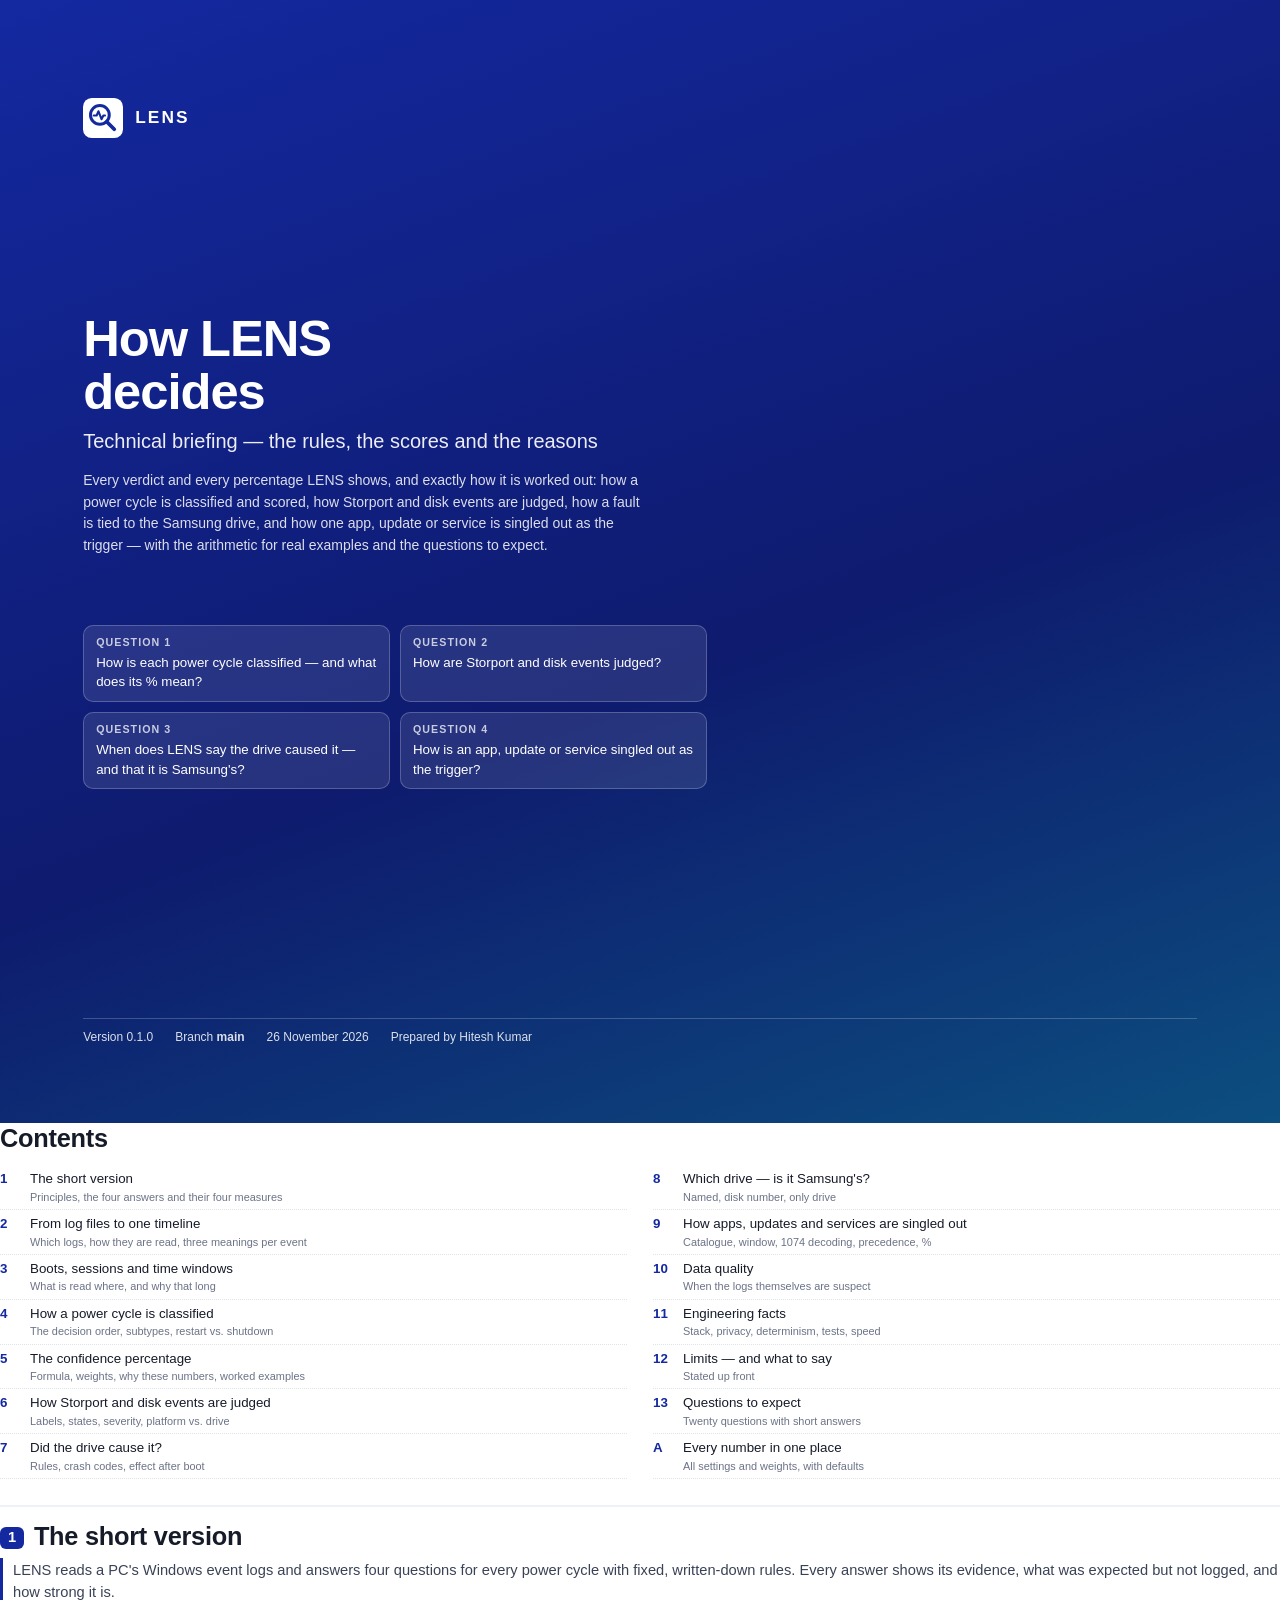
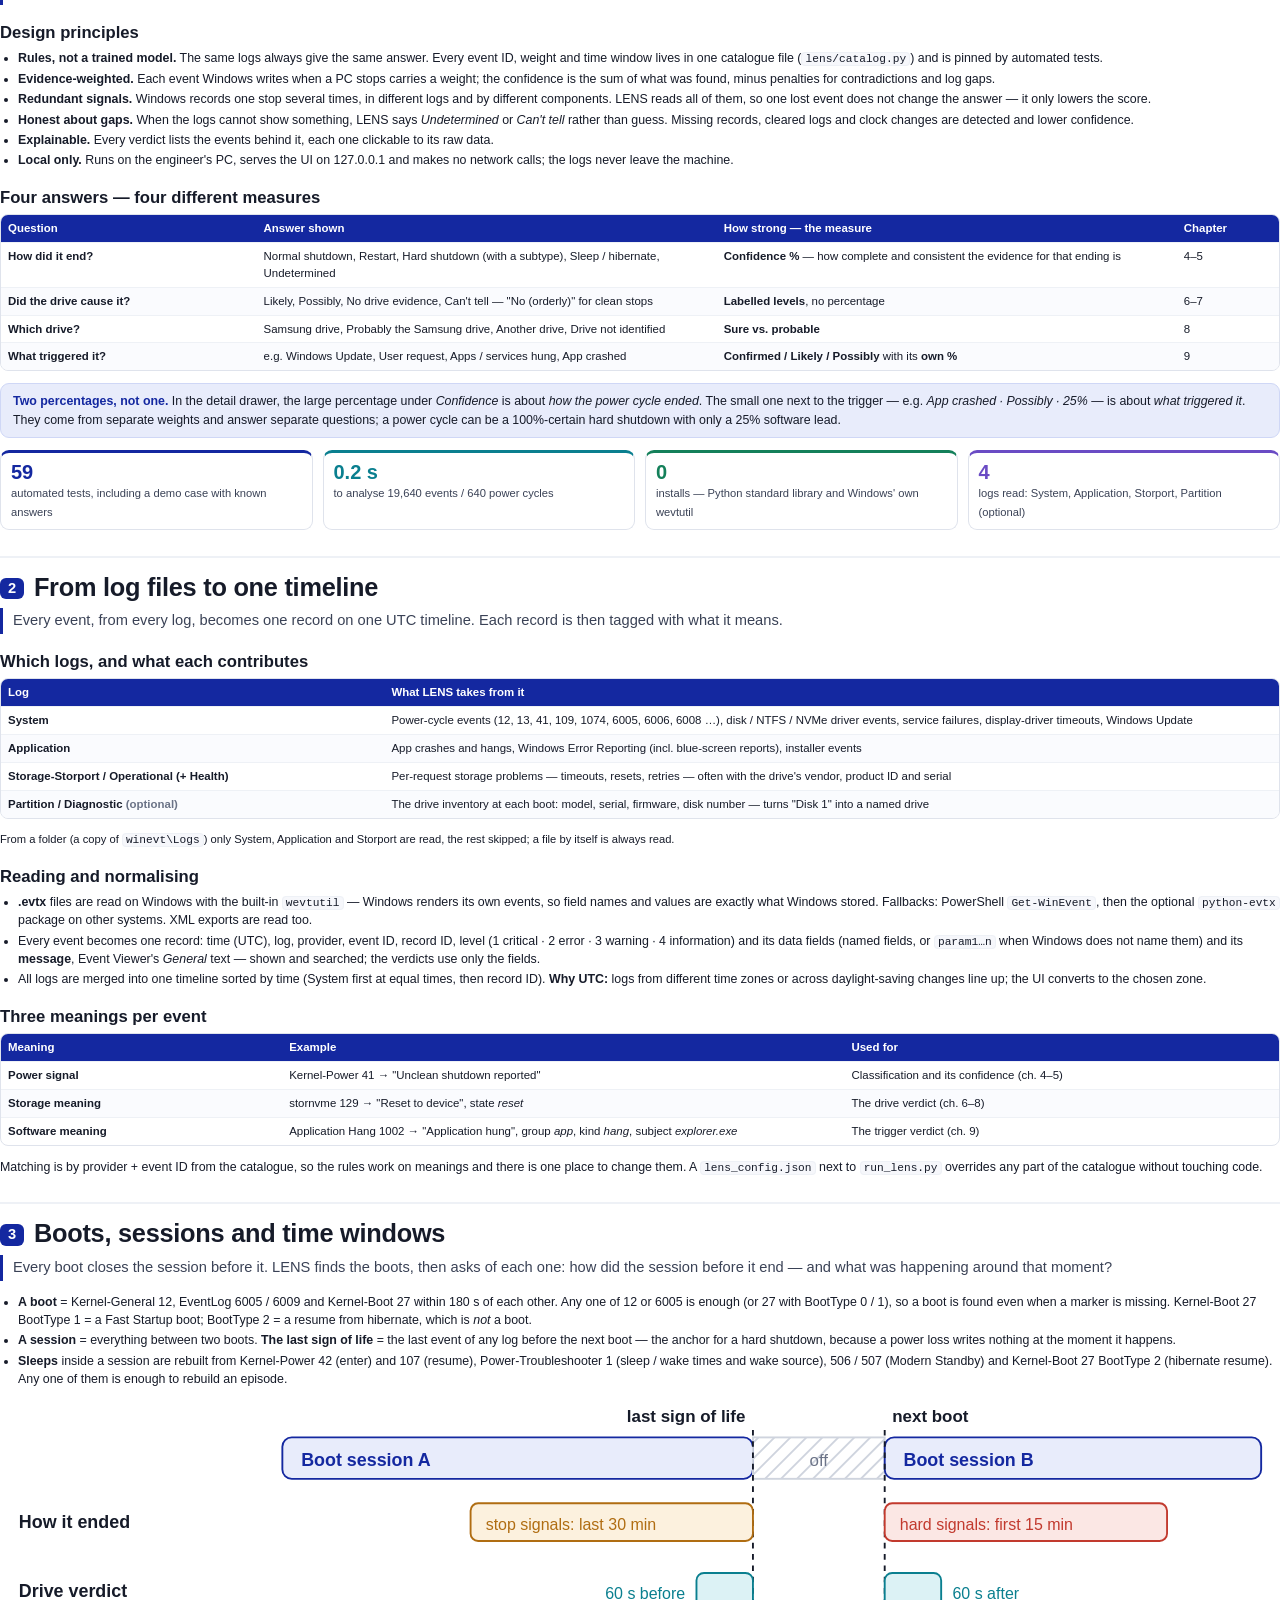
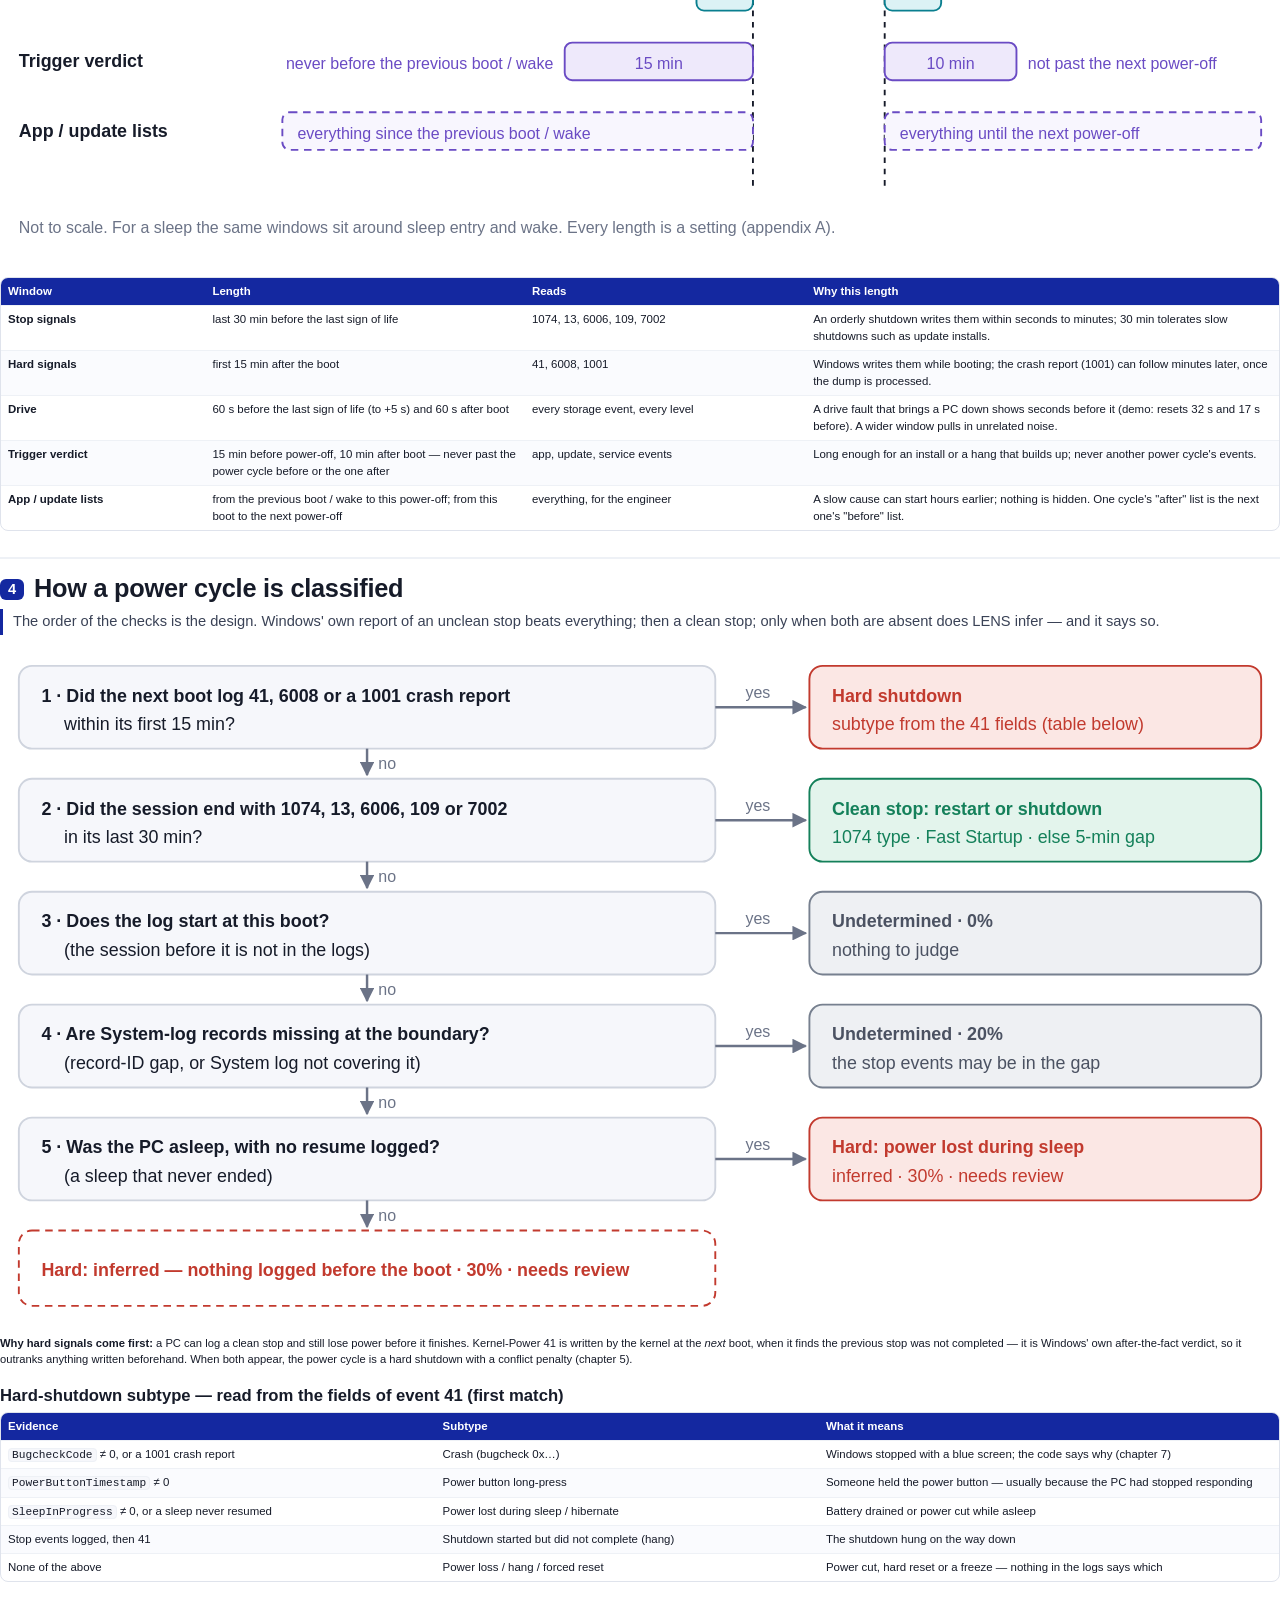
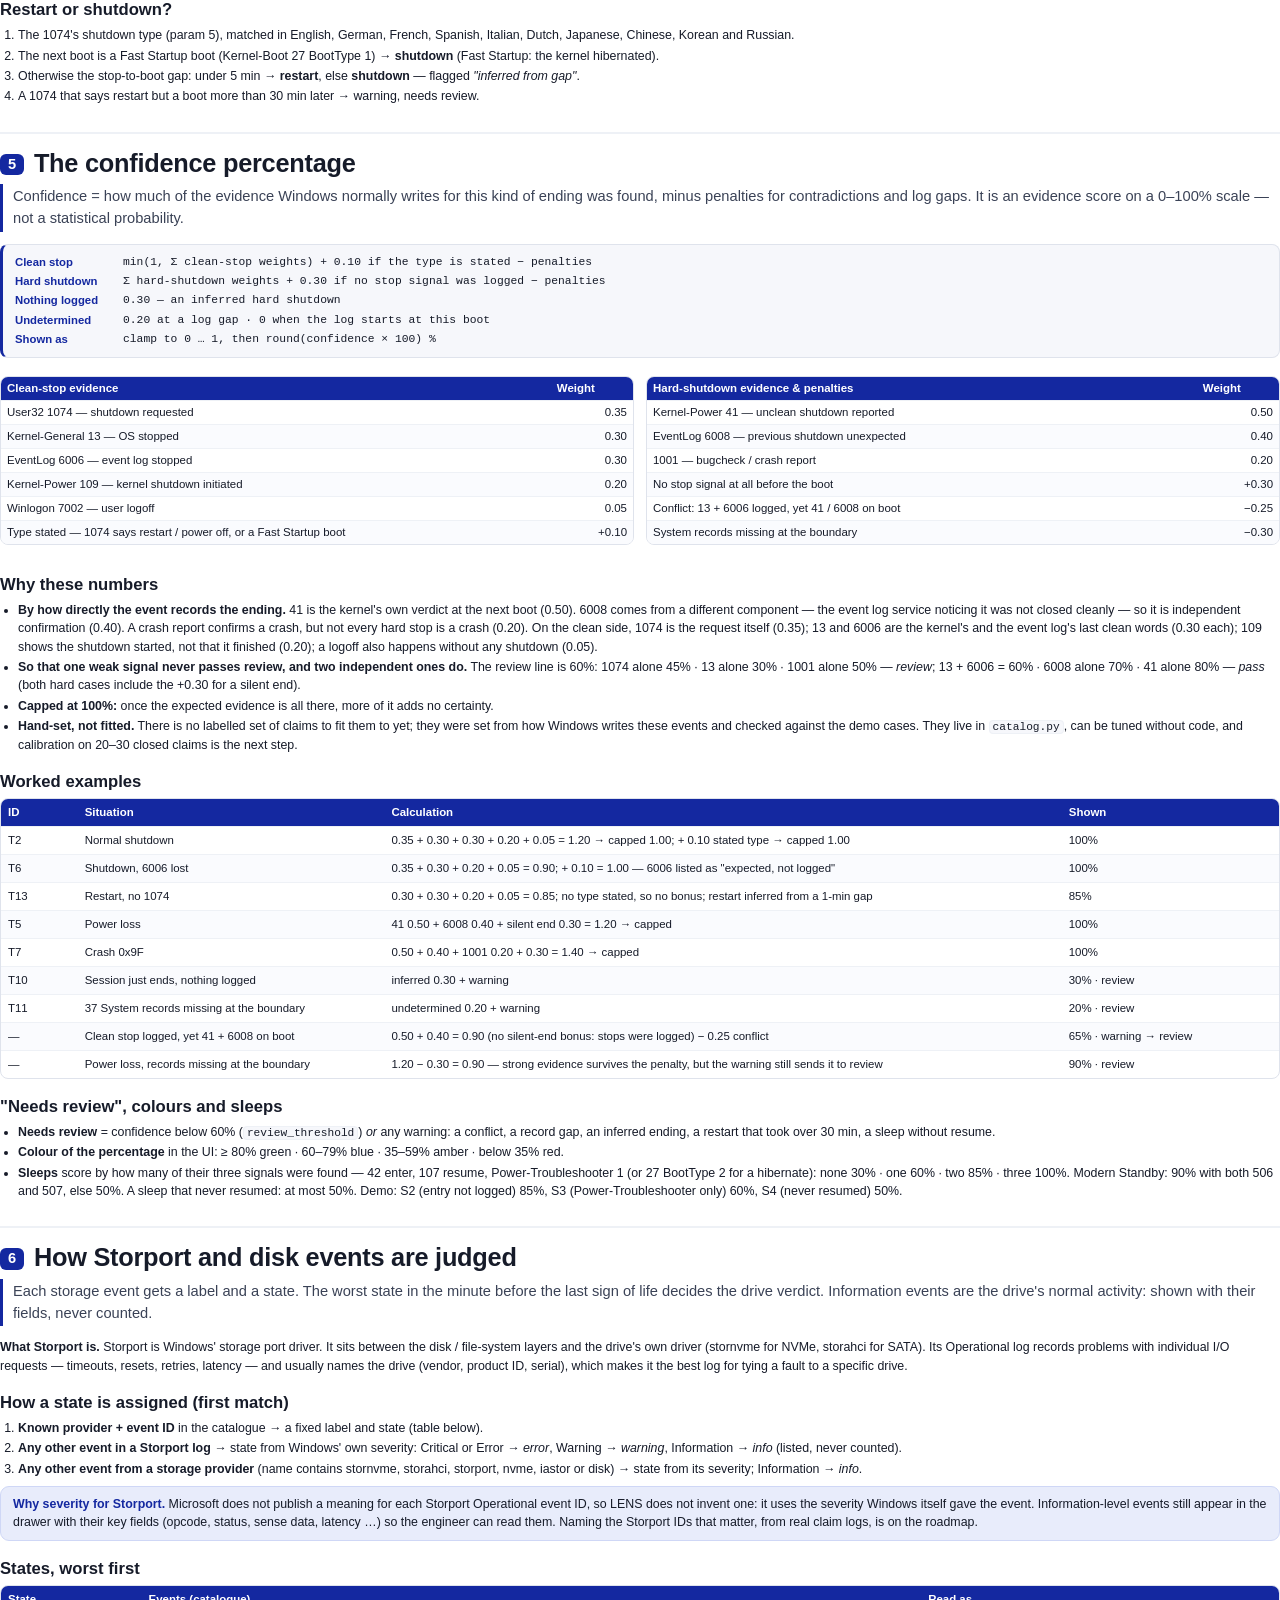
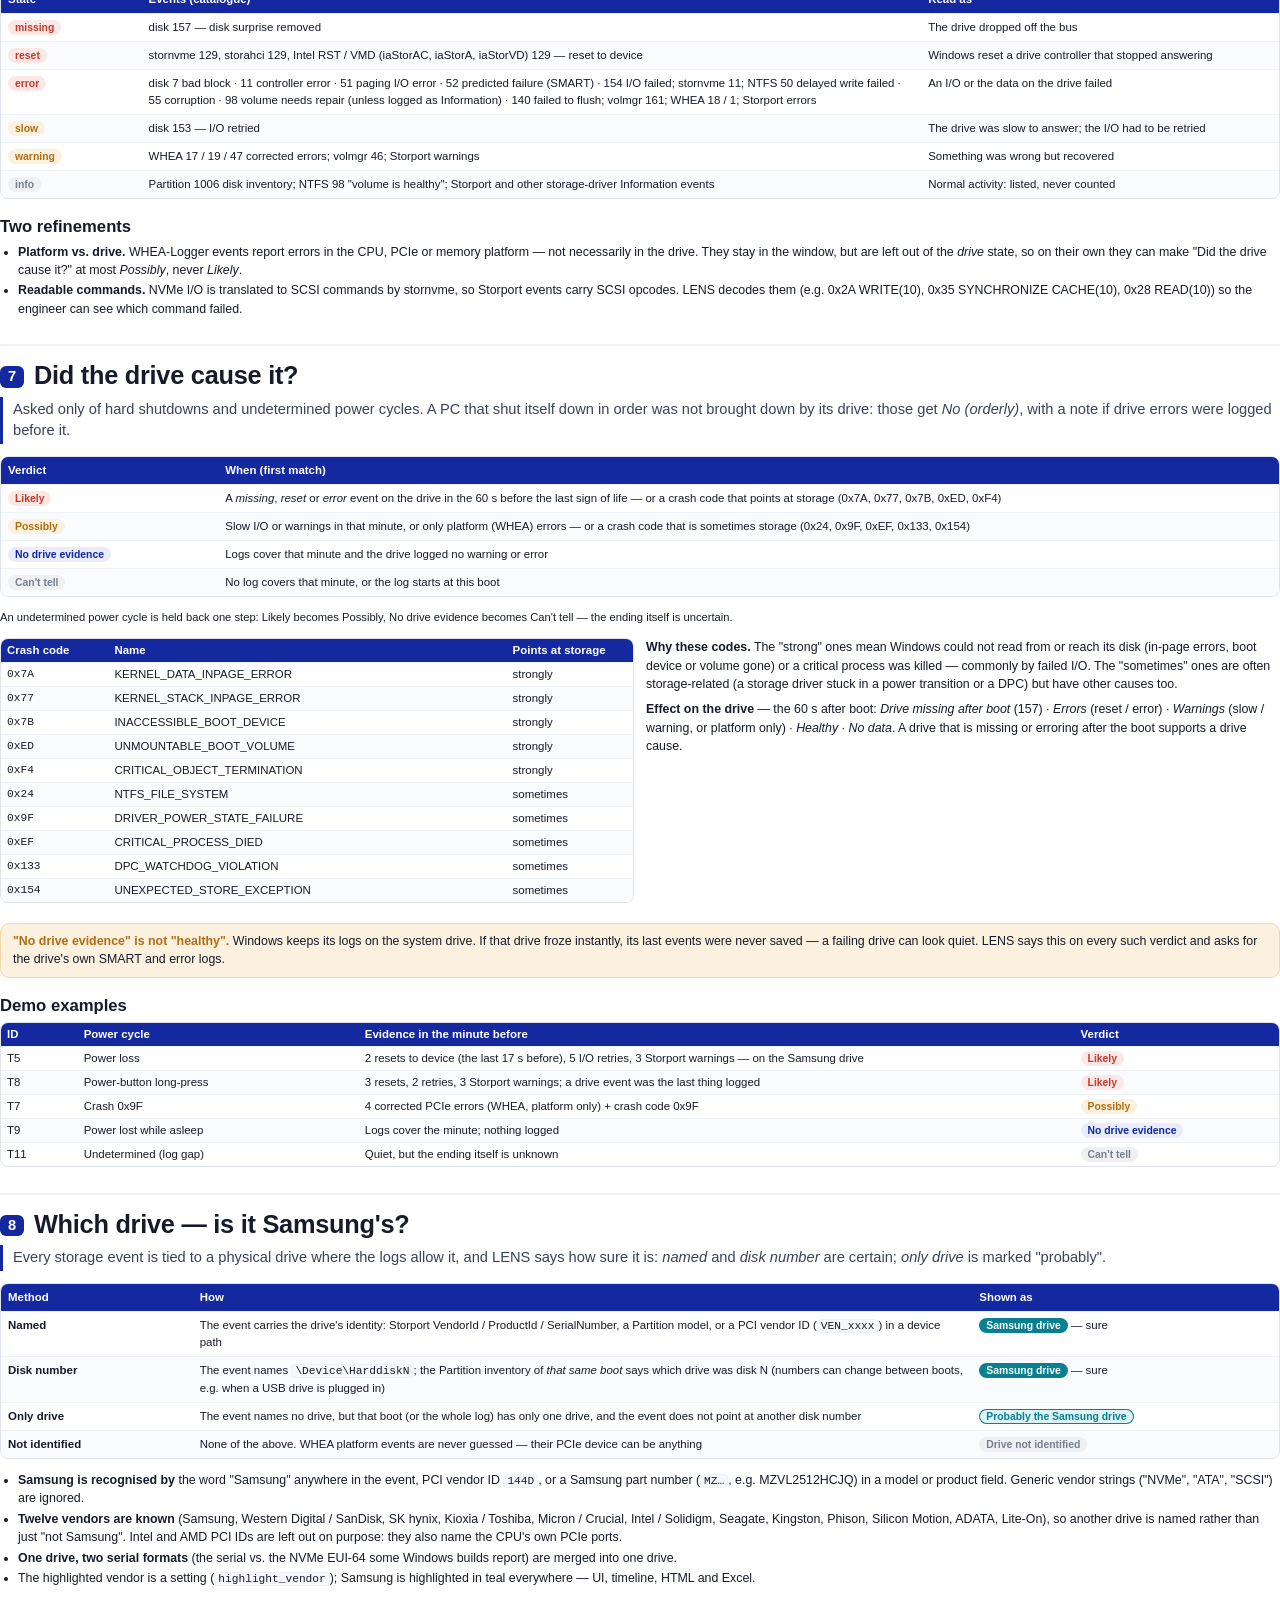
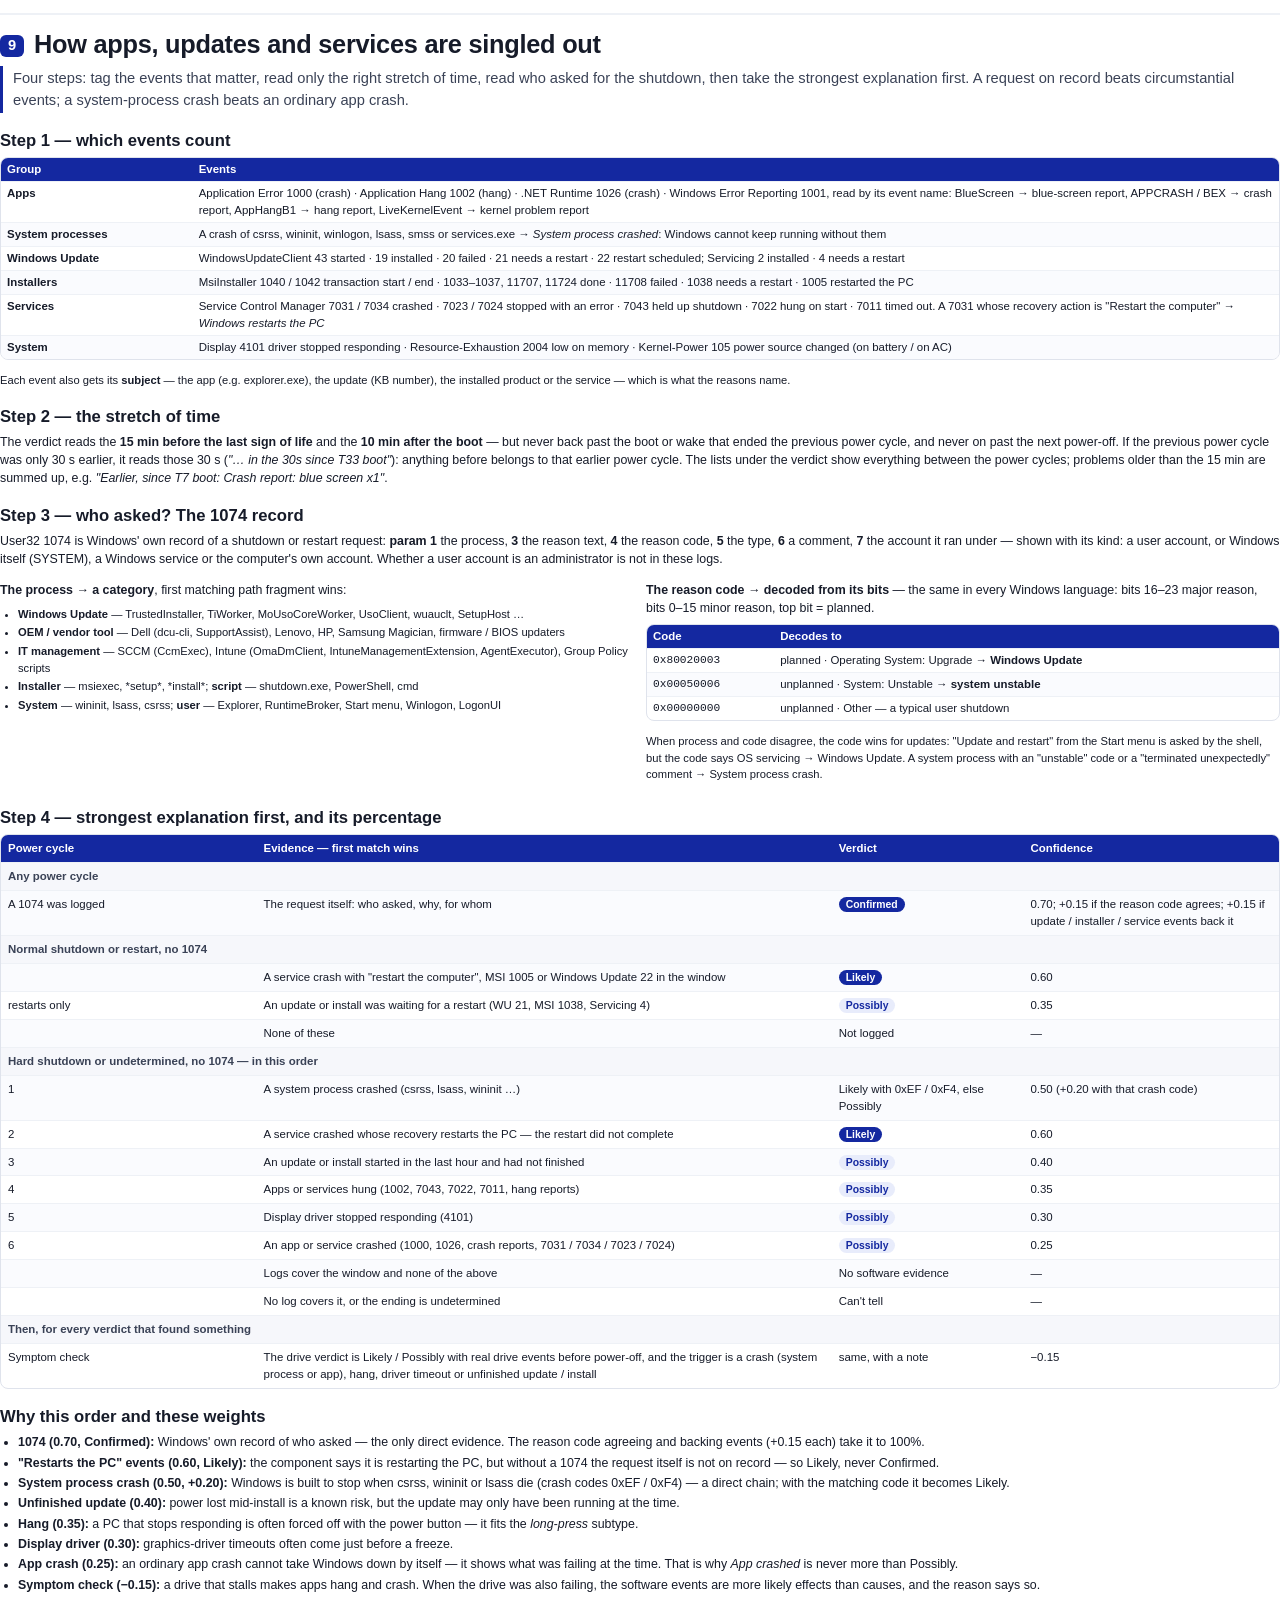
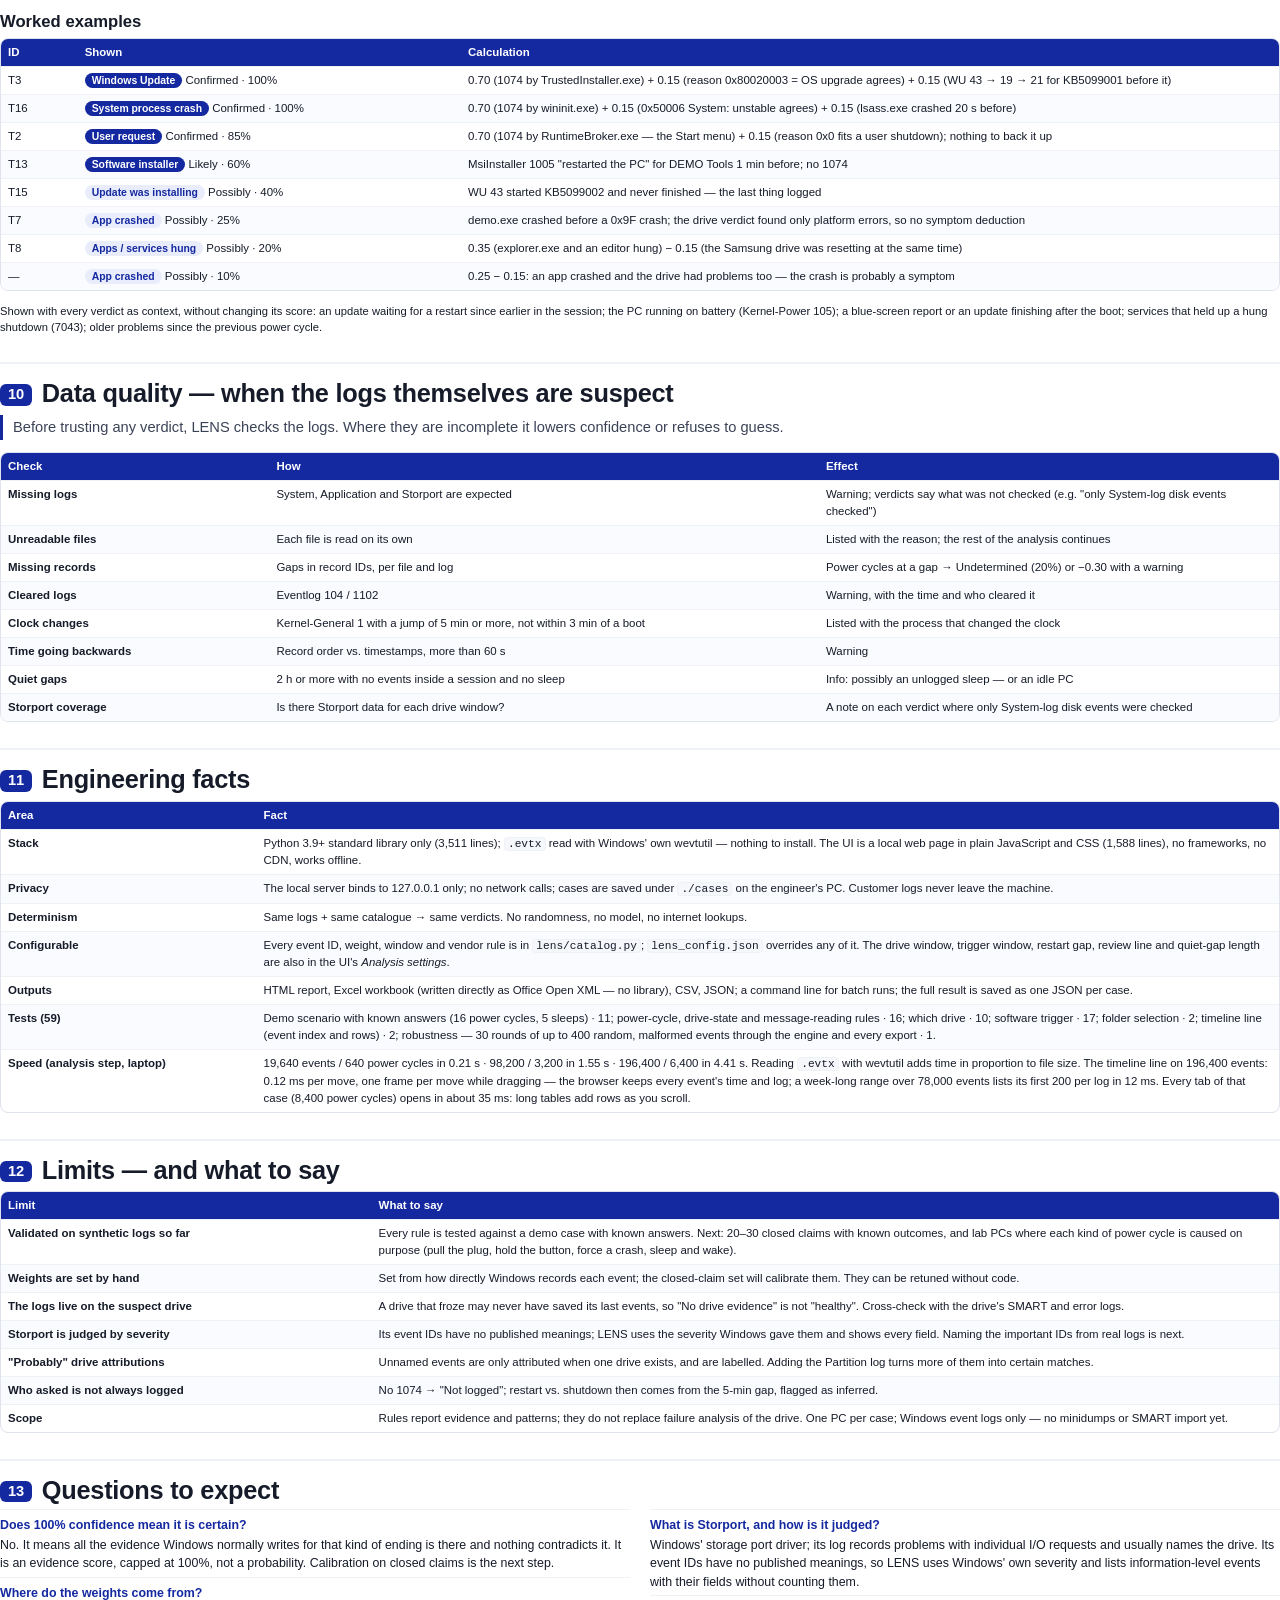
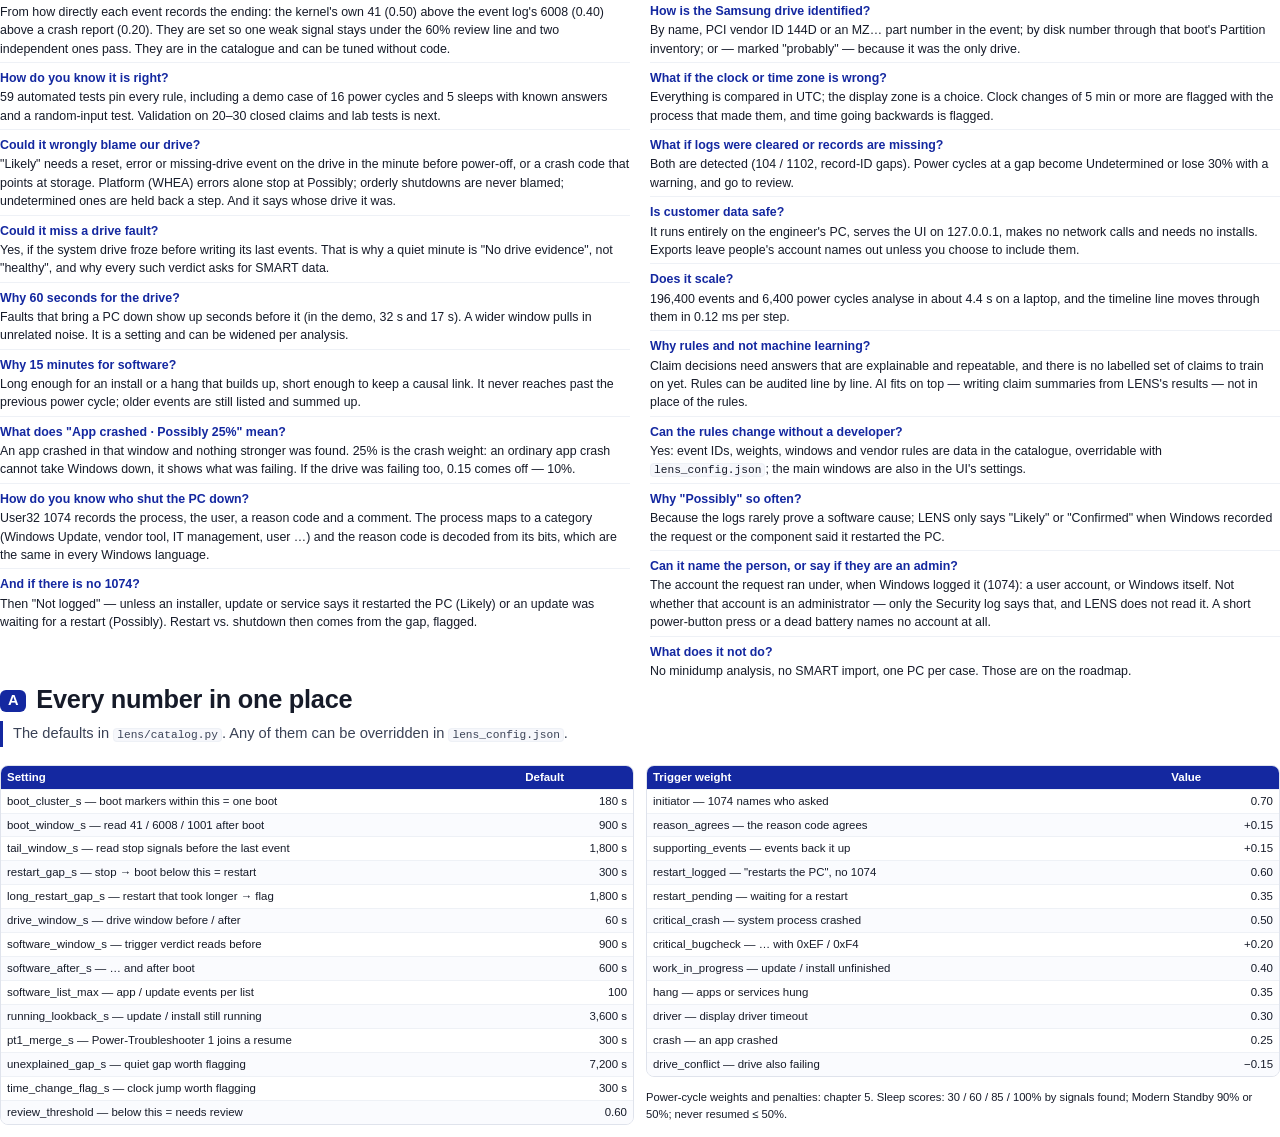
==== commit ca0ef4ea: "Add a range to the timeline, the drive's normal activity and each event's message Range: a Range but" ====
--- a/docs/src/LENS-how-it-decides.html
+++ b/docs/src/LENS-how-it-decides.html
@@ -142,7 +142,7 @@
 </tbody></table>
 <div class="callout"><b>Two percentages, not one.</b> In the detail drawer, the large percentage under <i>Confidence</i> is about <i>how the power cycle ended</i>. The small one next to the trigger — e.g. <i>App crashed · Possibly · 25%</i> — is about <i>what triggered it</i>. They come from separate weights and answer separate questions; a power cycle can be a 100%-certain hard shutdown with only a 25% software lead.</div>
 <div class="grid4">
-  <div class="tile"><b>56</b><span>automated tests, including a demo case with known answers</span></div>
+  <div class="tile"><b>59</b><span>automated tests, including a demo case with known answers</span></div>
   <div class="tile" style="--c:var(--sam)"><b>0.2 s</b><span>to analyse 19,640 events / 640 power cycles</span></div>
   <div class="tile" style="--c:var(--ok)"><b>0</b><span>installs — Python standard library and Windows' own wevtutil</span></div>
   <div class="tile" style="--c:var(--purple)"><b>4</b><span>logs read: System, Application, Storport, Partition (optional)</span></div>
@@ -155,15 +155,15 @@
 <table class="t">
   <thead><tr><th style="width:30%">Log</th><th>What LENS takes from it</th></tr></thead><tbody>
   <tr><td class="k">System</td><td>Power-cycle events (12, 13, 41, 109, 1074, 6005, 6006, 6008 …), disk / NTFS / NVMe driver events, service failures, display-driver timeouts, Windows Update</td></tr>
-  <tr><td class="k">Application</td><td>App crashes and hangs, Windows Error Reporting (including blue-screen reports), installer events</td></tr>
+  <tr><td class="k">Application</td><td>App crashes and hangs, Windows Error Reporting (incl. blue-screen reports), installer events</td></tr>
   <tr><td class="k">Storage-Storport / Operational (+ Health)</td><td>Per-request storage problems — timeouts, resets, retries — often with the drive's vendor, product ID and serial</td></tr>
   <tr><td class="k">Partition / Diagnostic <span class="muted">(optional)</span></td><td>The drive inventory at each boot: model, serial, firmware, disk number — turns "Disk 1" into a named drive</td></tr>
 </tbody></table>
-<p class="small">From a folder (e.g. a copy of <code>C:\Windows\System32\winevt\Logs</code>, which holds hundreds of logs) only System, Application and Storport are read and the rest are counted as skipped; a file given by itself is always read.</p>
+<p class="small">From a folder (a copy of <code>winevt\Logs</code>) only System, Application and Storport are read, the rest skipped; a file by itself is always read.</p>
 <h2>Reading and normalising</h2>
 <ul>
   <li><b>.evtx</b> files are read on Windows with the built-in <code>wevtutil</code> — Windows renders its own events, so field names and values are exactly what Windows stored. Fallbacks: PowerShell <code>Get-WinEvent</code>, then the optional <code>python-evtx</code> package on other systems. XML exports are read too.</li>
-  <li>Every event becomes one record: time (UTC), log, provider, event ID, record ID, level (1 critical · 2 error · 3 warning · 4 information) and its data fields (named fields, or <code>param1…n</code> when Windows does not name them).</li>
+  <li>Every event becomes one record: time (UTC), log, provider, event ID, record ID, level (1 critical · 2 error · 3 warning · 4 information) and its data fields (named fields, or <code>param1…n</code> when Windows does not name them) and its <b>message</b>, Event Viewer's <i>General</i> text — shown and searched; the verdicts use only the fields.</li>
   <li>All logs are merged into one timeline sorted by time (System first at equal times, then record ID). <b>Why UTC:</b> logs from different time zones or across daylight-saving changes line up; the UI converts to the chosen zone.</li>
 </ul>
 <h2>Three meanings per event</h2>
@@ -346,13 +346,13 @@
 
 <!-- ============================================================ 6 STORPORT -->
 <h1 id="storport"><span class="n">6</span>How Storport and disk events are judged</h1>
-<div class="lead">Each storage event gets a label and a state. The worst state in the minute before the last sign of life decides the drive verdict. Informational events are listed with their fields but never counted.</div>
+<div class="lead">Each storage event gets a label and a state. The worst state in the minute before the last sign of life decides the drive verdict. Information events are the drive's normal activity: shown with their fields, never counted.</div>
 <p><b>What Storport is.</b> Storport is Windows' storage port driver. It sits between the disk / file-system layers and the drive's own driver (stornvme for NVMe, storahci for SATA). Its Operational log records problems with individual I/O requests — timeouts, resets, retries, latency — and usually names the drive (vendor, product ID, serial), which makes it the best log for tying a fault to a specific drive.</p>
 <h2>How a state is assigned (first match)</h2>
 <ol>
   <li><b>Known provider + event ID</b> in the catalogue → a fixed label and state (table below).</li>
   <li><b>Any other event in a Storport log</b> → state from Windows' own severity: Critical or Error → <i>error</i>, Warning → <i>warning</i>, Information → <i>info</i> (listed, never counted).</li>
-  <li><b>Any other event from a storage provider</b> (name contains stornvme, storahci, storport, nvme, iastor or disk) at Critical, Error or Warning level → state from its severity.</li>
+  <li><b>Any other event from a storage provider</b> (name contains stornvme, storahci, storport, nvme, iastor or disk) → state from its severity; Information → <i>info</i>.</li>
 </ol>
 <div class="callout"><b>Why severity for Storport.</b> Microsoft does not publish a meaning for each Storport Operational event ID, so LENS does not invent one: it uses the severity Windows itself gave the event. Information-level events still appear in the drawer with their key fields (opcode, status, sense data, latency …) so the engineer can read them. Naming the Storport IDs that matter, from real claim logs, is on the roadmap.</div>
 <h2>States, worst first</h2>
@@ -360,10 +360,10 @@
   <thead><tr><th style="width:11%">State</th><th>Events (catalogue)</th><th style="width:28%">Read as</th></tr></thead><tbody>
   <tr><td><span class="chip c-bad">missing</span></td><td>disk 157 — disk surprise removed</td><td>The drive dropped off the bus</td></tr>
   <tr><td><span class="chip c-bad">reset</span></td><td>stornvme 129, storahci 129, Intel RST / VMD (iaStorAC, iaStorA, iaStorVD) 129 — reset to device</td><td>Windows reset a drive controller that stopped answering</td></tr>
-  <tr><td><span class="chip c-bad">error</span></td><td>disk 7 bad block · 11 controller error · 51 paging I/O error · 52 predicted failure (SMART) · 154 I/O failed; stornvme 11; NTFS 50 delayed write failed · 55 corruption · 98 volume needs repair · 140 failed to flush; volmgr 161; WHEA 18 / 1; Storport errors</td><td>An I/O or the data on the drive failed</td></tr>
+  <tr><td><span class="chip c-bad">error</span></td><td>disk 7 bad block · 11 controller error · 51 paging I/O error · 52 predicted failure (SMART) · 154 I/O failed; stornvme 11; NTFS 50 delayed write failed · 55 corruption · 98 volume needs repair (unless logged as Information) · 140 failed to flush; volmgr 161; WHEA 18 / 1; Storport errors</td><td>An I/O or the data on the drive failed</td></tr>
   <tr><td><span class="chip c-warn">slow</span></td><td>disk 153 — I/O retried</td><td>The drive was slow to answer; the I/O had to be retried</td></tr>
   <tr><td><span class="chip c-warn">warning</span></td><td>WHEA 17 / 19 / 47 corrected errors; volmgr 46; Storport warnings</td><td>Something was wrong but recovered</td></tr>
-  <tr><td><span class="chip c-nd">info</span></td><td>Partition 1006 disk inventory; Storport information</td><td>Listed with its fields, never counted</td></tr>
+  <tr><td><span class="chip c-nd">info</span></td><td>Partition 1006 disk inventory; NTFS 98 "volume is healthy"; Storport and other storage-driver Information events</td><td>Normal activity: listed, never counted</td></tr>
 </tbody></table>
 <h2>Two refinements</h2>
 <ul>
@@ -534,13 +534,13 @@
 <h1 id="eng"><span class="n">11</span>Engineering facts</h1>
 <table class="t">
   <thead><tr><th style="width:20%">Area</th><th>Fact</th></tr></thead><tbody>
-  <tr><td class="k">Stack</td><td>Python 3.9+ standard library only (3,376 lines); <code>.evtx</code> read with Windows' own wevtutil — nothing to install. The UI is a local web page in plain JavaScript and CSS (1,487 lines), no frameworks, no CDN, works offline.</td></tr>
+  <tr><td class="k">Stack</td><td>Python 3.9+ standard library only (3,511 lines); <code>.evtx</code> read with Windows' own wevtutil — nothing to install. The UI is a local web page in plain JavaScript and CSS (1,588 lines), no frameworks, no CDN, works offline.</td></tr>
   <tr><td class="k">Privacy</td><td>The local server binds to 127.0.0.1 only; no network calls; cases are saved under <code>./cases</code> on the engineer's PC. Customer logs never leave the machine.</td></tr>
   <tr><td class="k">Determinism</td><td>Same logs + same catalogue → same verdicts. No randomness, no model, no internet lookups.</td></tr>
   <tr><td class="k">Configurable</td><td>Every event ID, weight, window and vendor rule is in <code>lens/catalog.py</code>; <code>lens_config.json</code> overrides any of it. The drive window, trigger window, restart gap, review line and quiet-gap length are also in the UI's <i>Analysis settings</i>.</td></tr>
   <tr><td class="k">Outputs</td><td>HTML report, Excel workbook (written directly as Office Open XML — no library), CSV, JSON; a command line for batch runs; the full result is saved as one JSON per case.</td></tr>
-  <tr><td class="k">Tests (56)</td><td>Demo scenario with known answers (16 power cycles, 5 sleeps) · 11; power-cycle rules · 13; which drive · 10; software trigger · 17; folder selection · 2; timeline line (event index and rows) · 2; robustness — 30 rounds of up to 400 random, malformed events through the engine and every export · 1.</td></tr>
-  <tr><td class="k">Speed (analysis step, laptop)</td><td>19,640 events / 640 power cycles in 0.21 s · 98,200 / 3,200 in 1.55 s · 196,400 / 6,400 in 4.41 s. Reading <code>.evtx</code> with wevtutil adds time in proportion to file size. The timeline line on 196,400 events: 0.12 ms per move, one frame per move while dragging — the browser keeps every event's time and log. Every tab of that case (8,400 power cycles) opens in about 35 ms: long tables add rows as you scroll.</td></tr>
+  <tr><td class="k">Tests (59)</td><td>Demo scenario with known answers (16 power cycles, 5 sleeps) · 11; power-cycle, drive-state and message-reading rules · 16; which drive · 10; software trigger · 17; folder selection · 2; timeline line (event index and rows) · 2; robustness — 30 rounds of up to 400 random, malformed events through the engine and every export · 1.</td></tr>
+  <tr><td class="k">Speed (analysis step, laptop)</td><td>19,640 events / 640 power cycles in 0.21 s · 98,200 / 3,200 in 1.55 s · 196,400 / 6,400 in 4.41 s. Reading <code>.evtx</code> with wevtutil adds time in proportion to file size. The timeline line on 196,400 events: 0.12 ms per move, one frame per move while dragging — the browser keeps every event's time and log; a week-long range over 78,000 events lists its first 200 per log in 12 ms. Every tab of that case (8,400 power cycles) opens in about 35 ms: long tables add rows as you scroll.</td></tr>
 </tbody></table>
 
 <!-- ============================================================ 12 LIMITS -->
@@ -561,7 +561,7 @@
 <div class="qcols">
   <div class="qa"><span class="qq">Does 100% confidence mean it is certain?</span>No. It means all the evidence Windows normally writes for that kind of ending is there and nothing contradicts it. It is an evidence score, capped at 100%, not a probability. Calibration on closed claims is the next step.</div>
   <div class="qa"><span class="qq">Where do the weights come from?</span>From how directly each event records the ending: the kernel's own 41 (0.50) above the event log's 6008 (0.40) above a crash report (0.20). They are set so one weak signal stays under the 60% review line and two independent ones pass. They are in the catalogue and can be tuned without code.</div>
-  <div class="qa"><span class="qq">How do you know it is right?</span>56 automated tests pin every rule, including a demo case of 16 power cycles and 5 sleeps with known answers and a random-input test. Validation on 20–30 closed claims and lab tests is next.</div>
+  <div class="qa"><span class="qq">How do you know it is right?</span>59 automated tests pin every rule, including a demo case of 16 power cycles and 5 sleeps with known answers and a random-input test. Validation on 20–30 closed claims and lab tests is next.</div>
   <div class="qa"><span class="qq">Could it wrongly blame our drive?</span>"Likely" needs a reset, error or missing-drive event on the drive in the minute before power-off, or a crash code that points at storage. Platform (WHEA) errors alone stop at Possibly; orderly shutdowns are never blamed; undetermined ones are held back a step. And it says whose drive it was.</div>
   <div class="qa"><span class="qq">Could it miss a drive fault?</span>Yes, if the system drive froze before writing its last events. That is why a quiet minute is "No drive evidence", not "healthy", and why every such verdict asks for SMART data.</div>
   <div class="qa"><span class="qq">Why 60 seconds for the drive?</span>Faults that bring a PC down show up seconds before it (in the demo, 32 s and 17 s). A wider window pulls in unrelated noise. It is a setting and can be widened per analysis.</div>
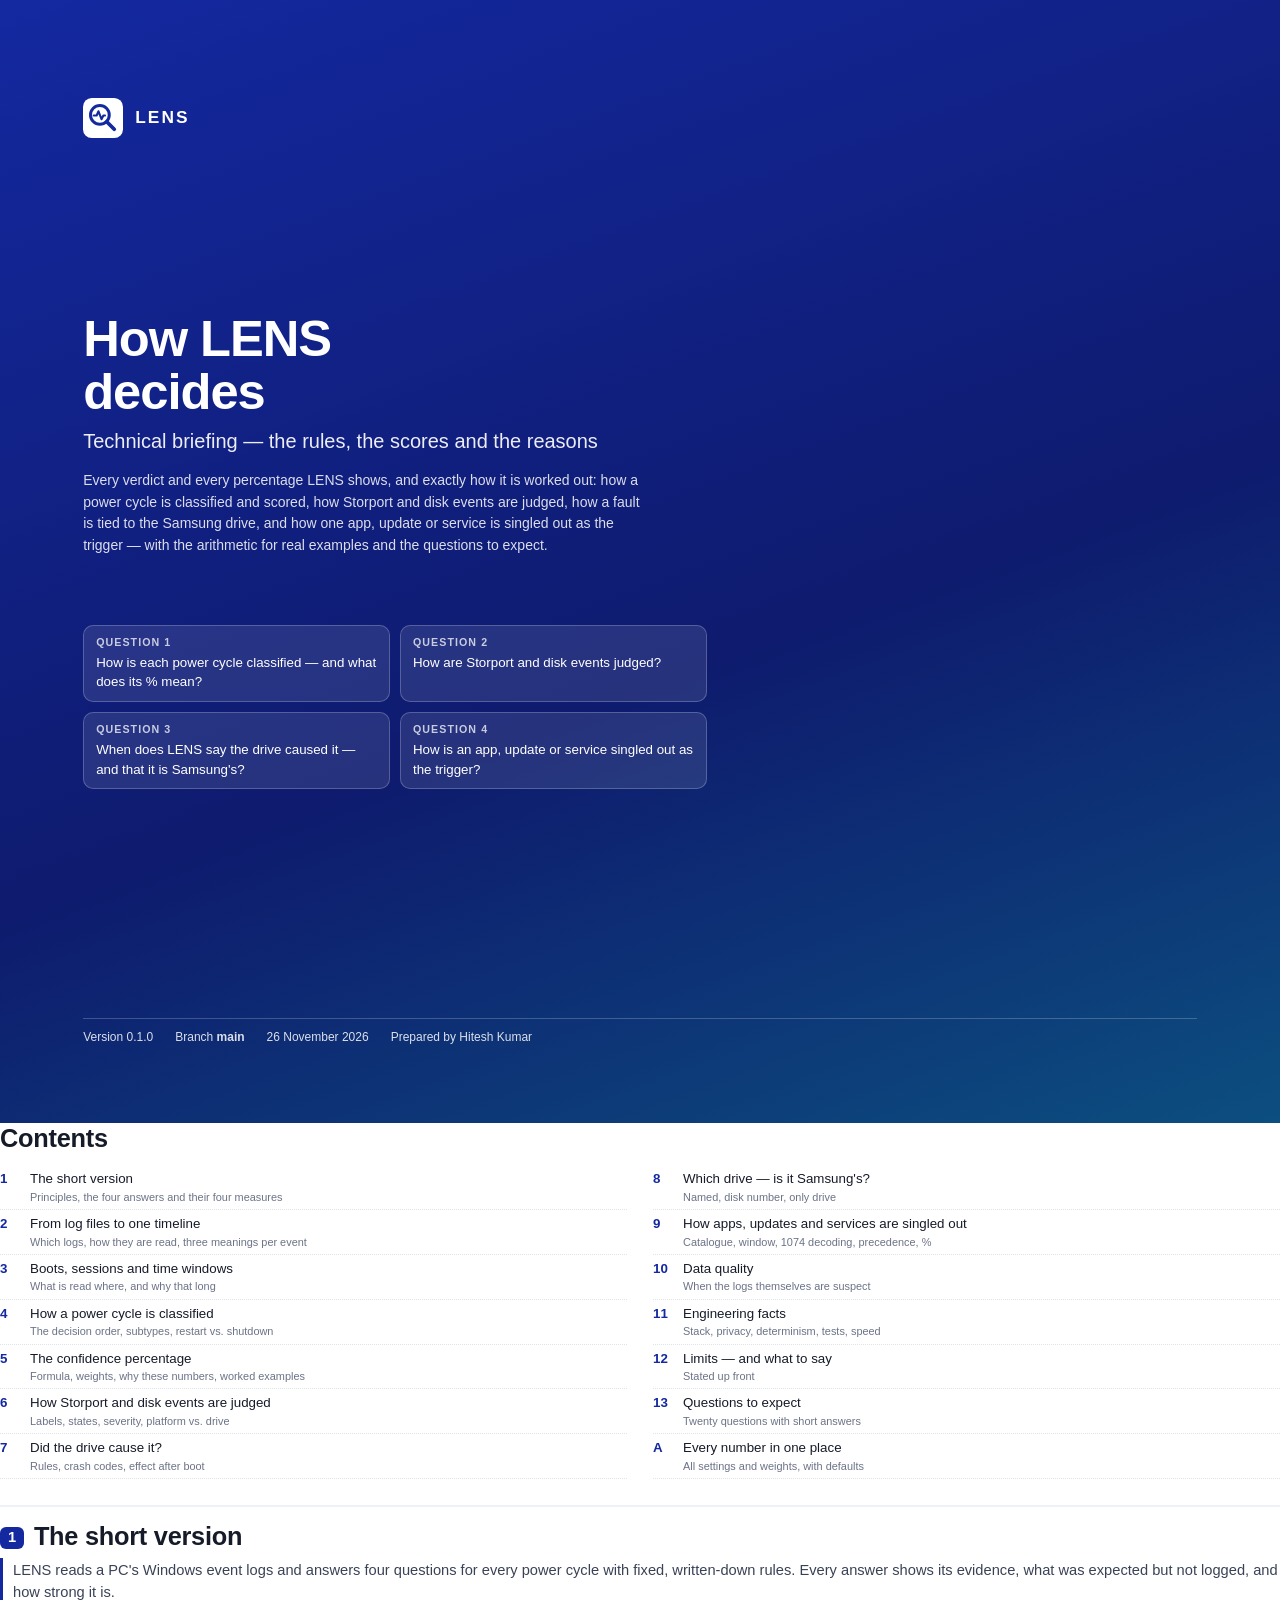
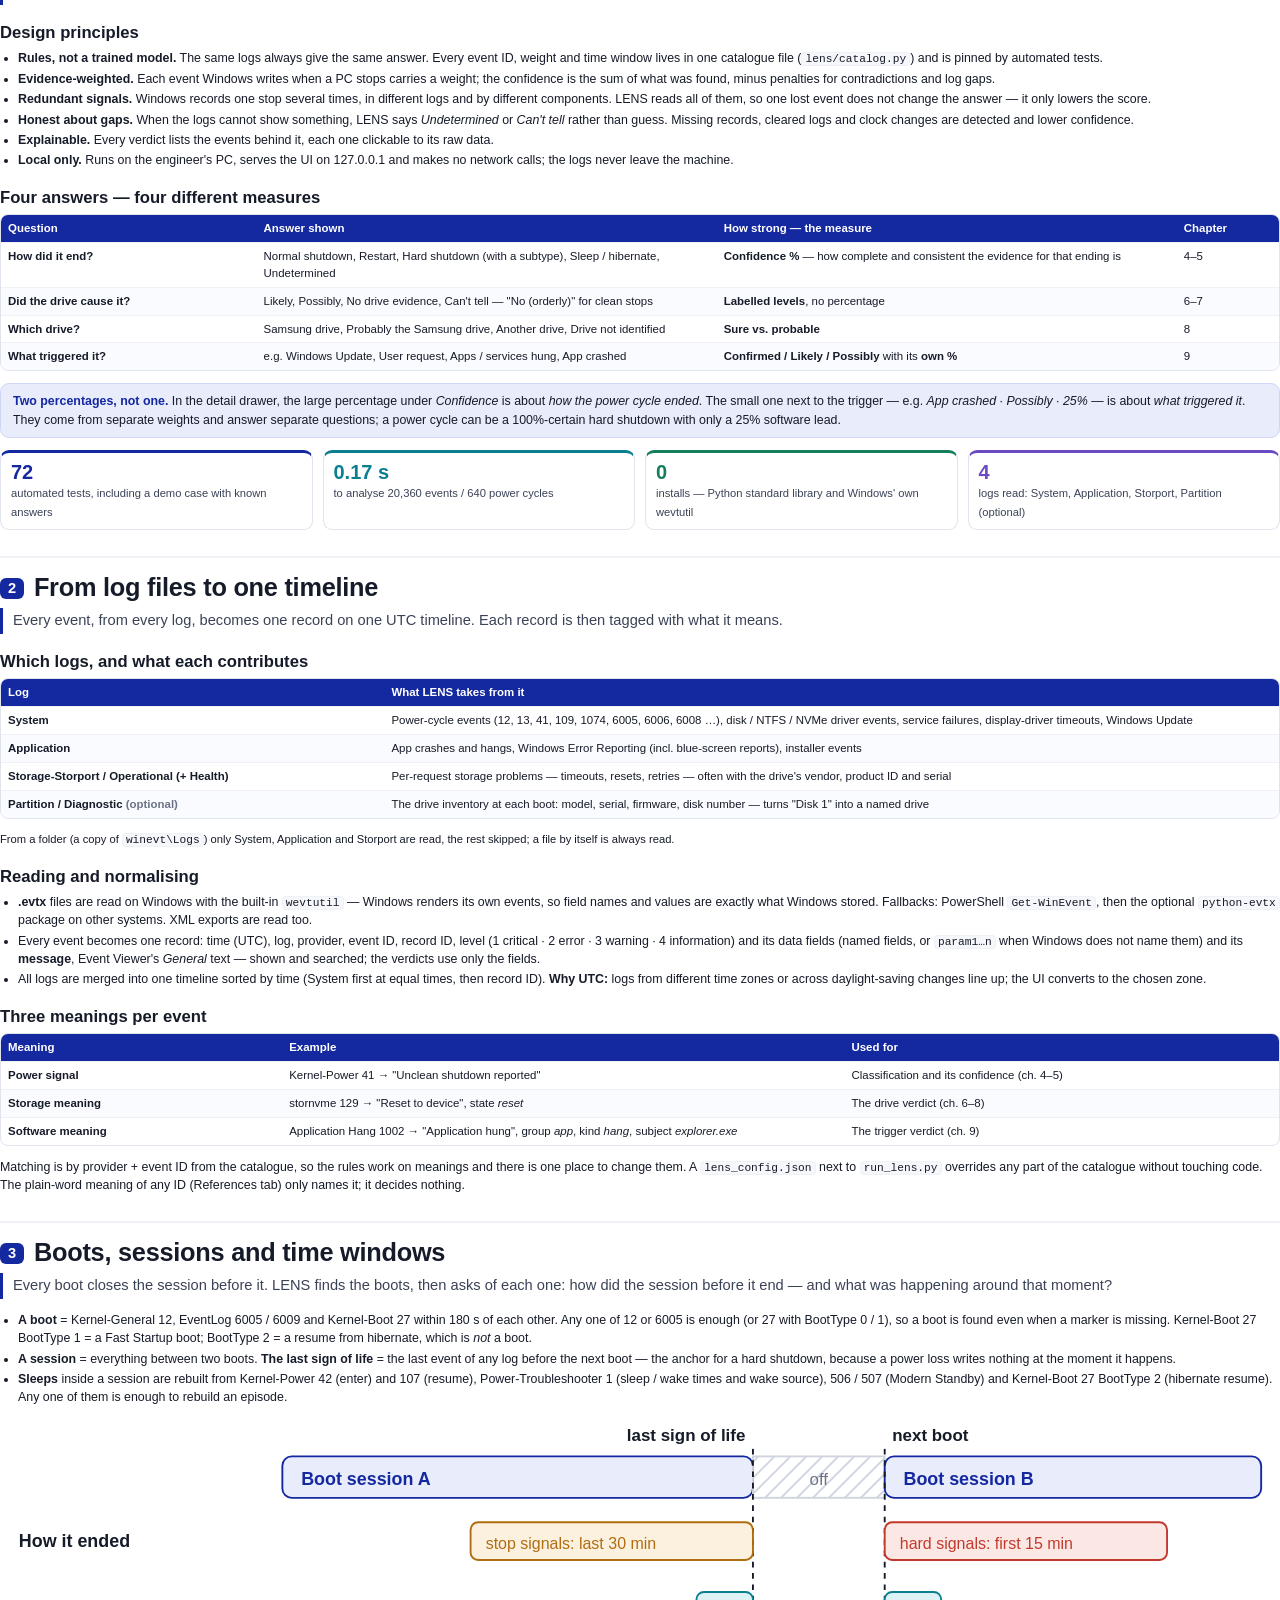
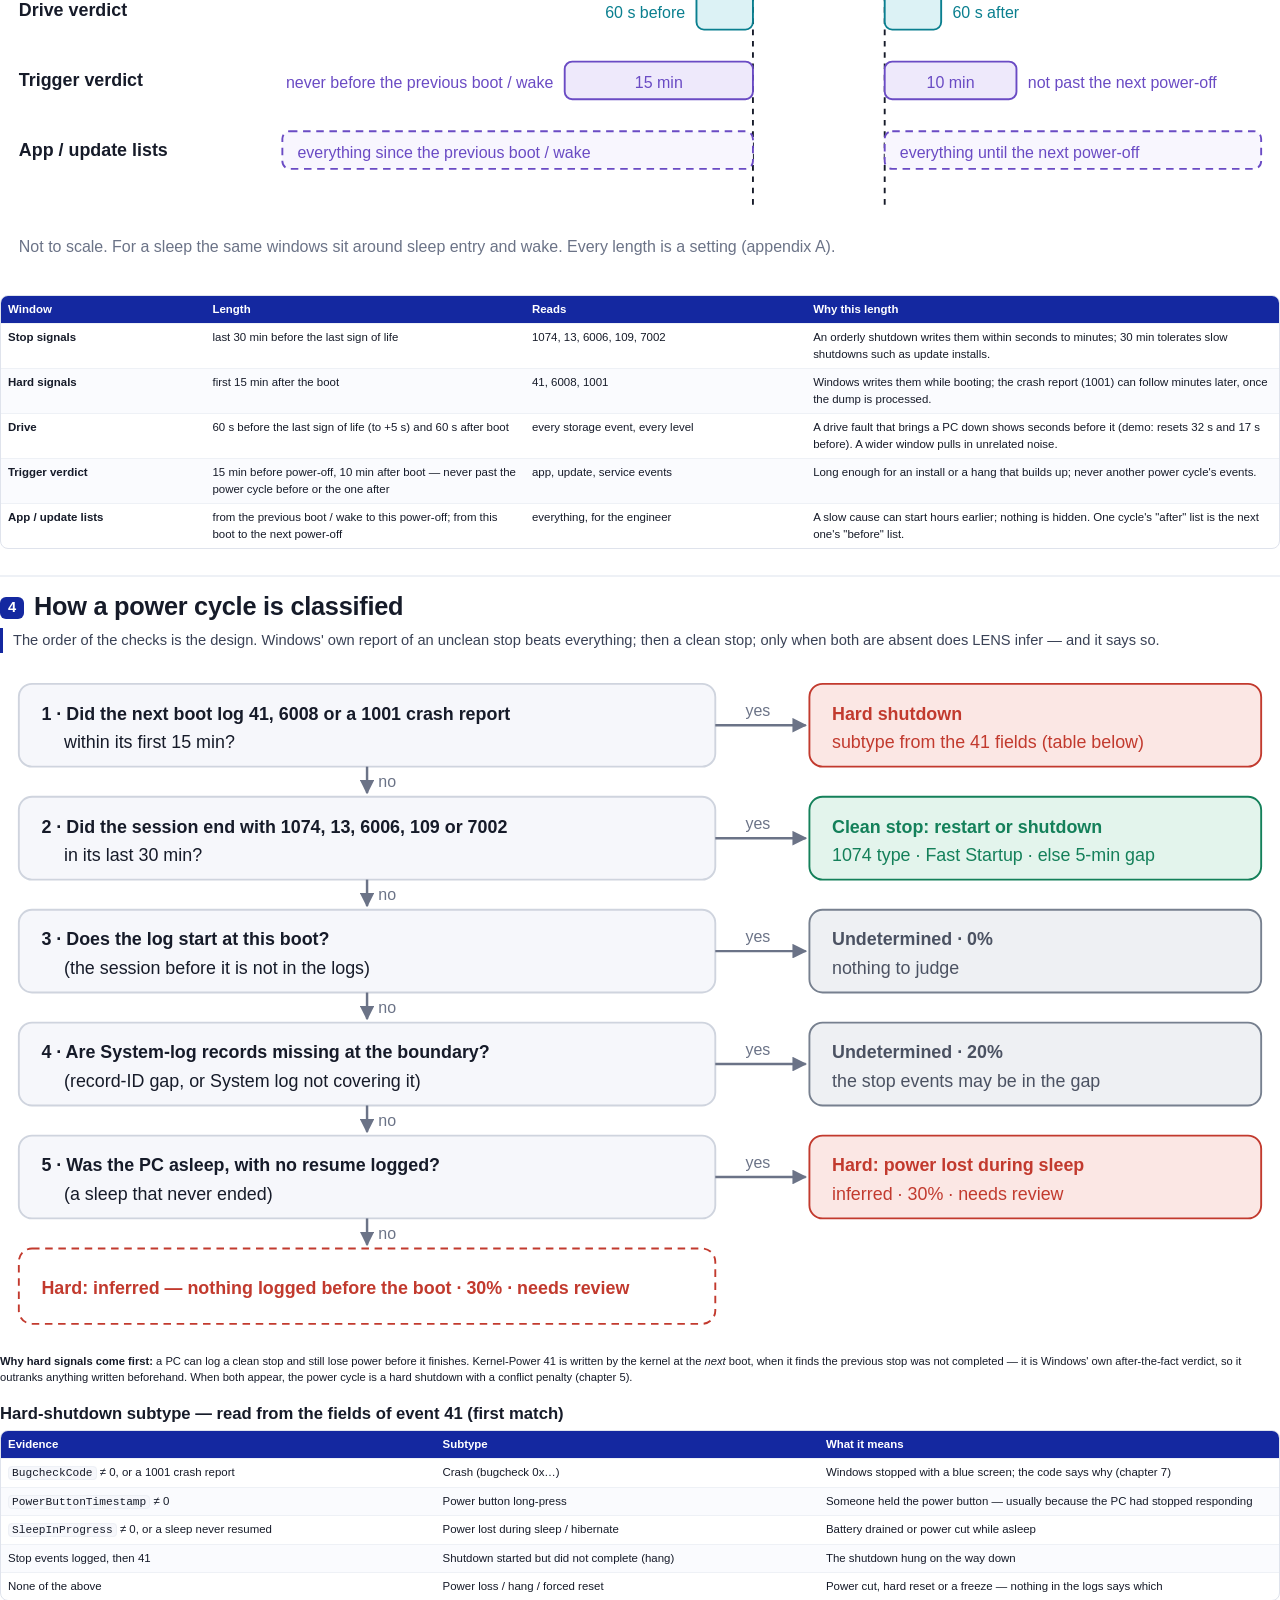
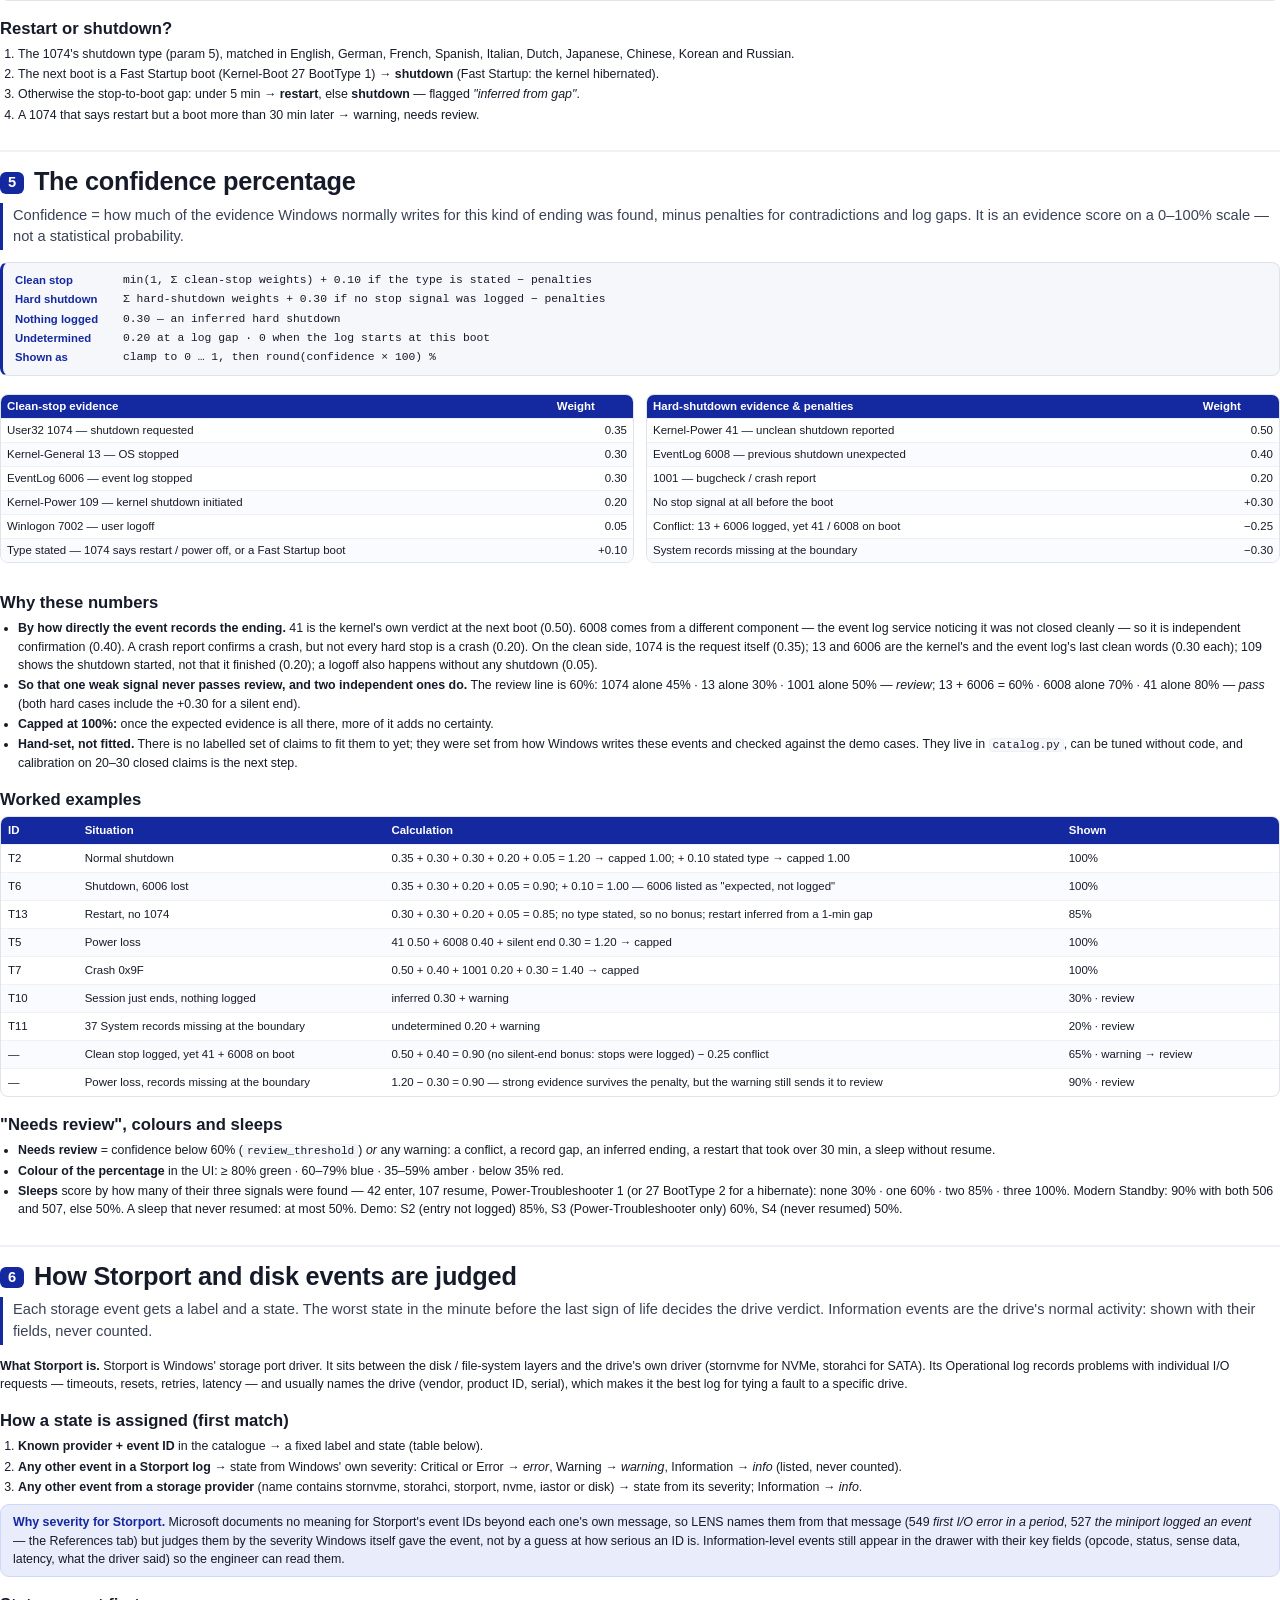
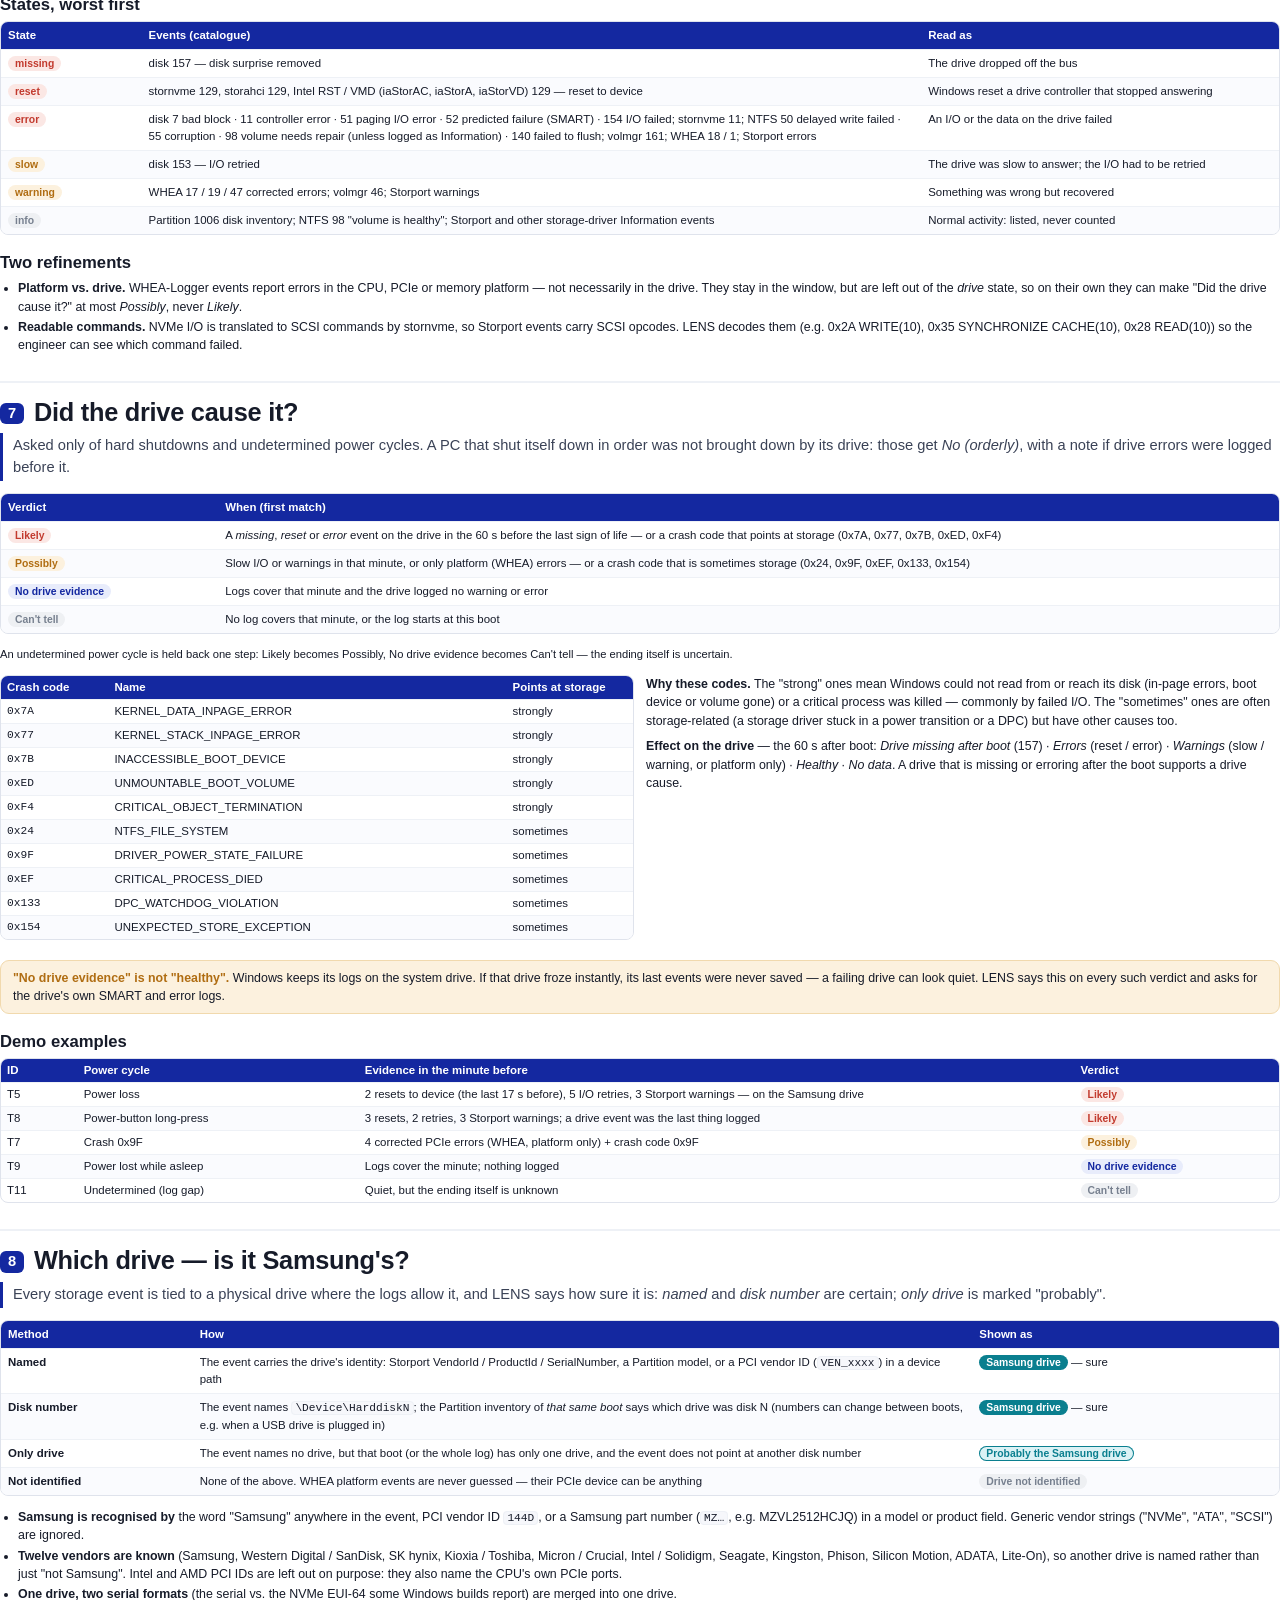
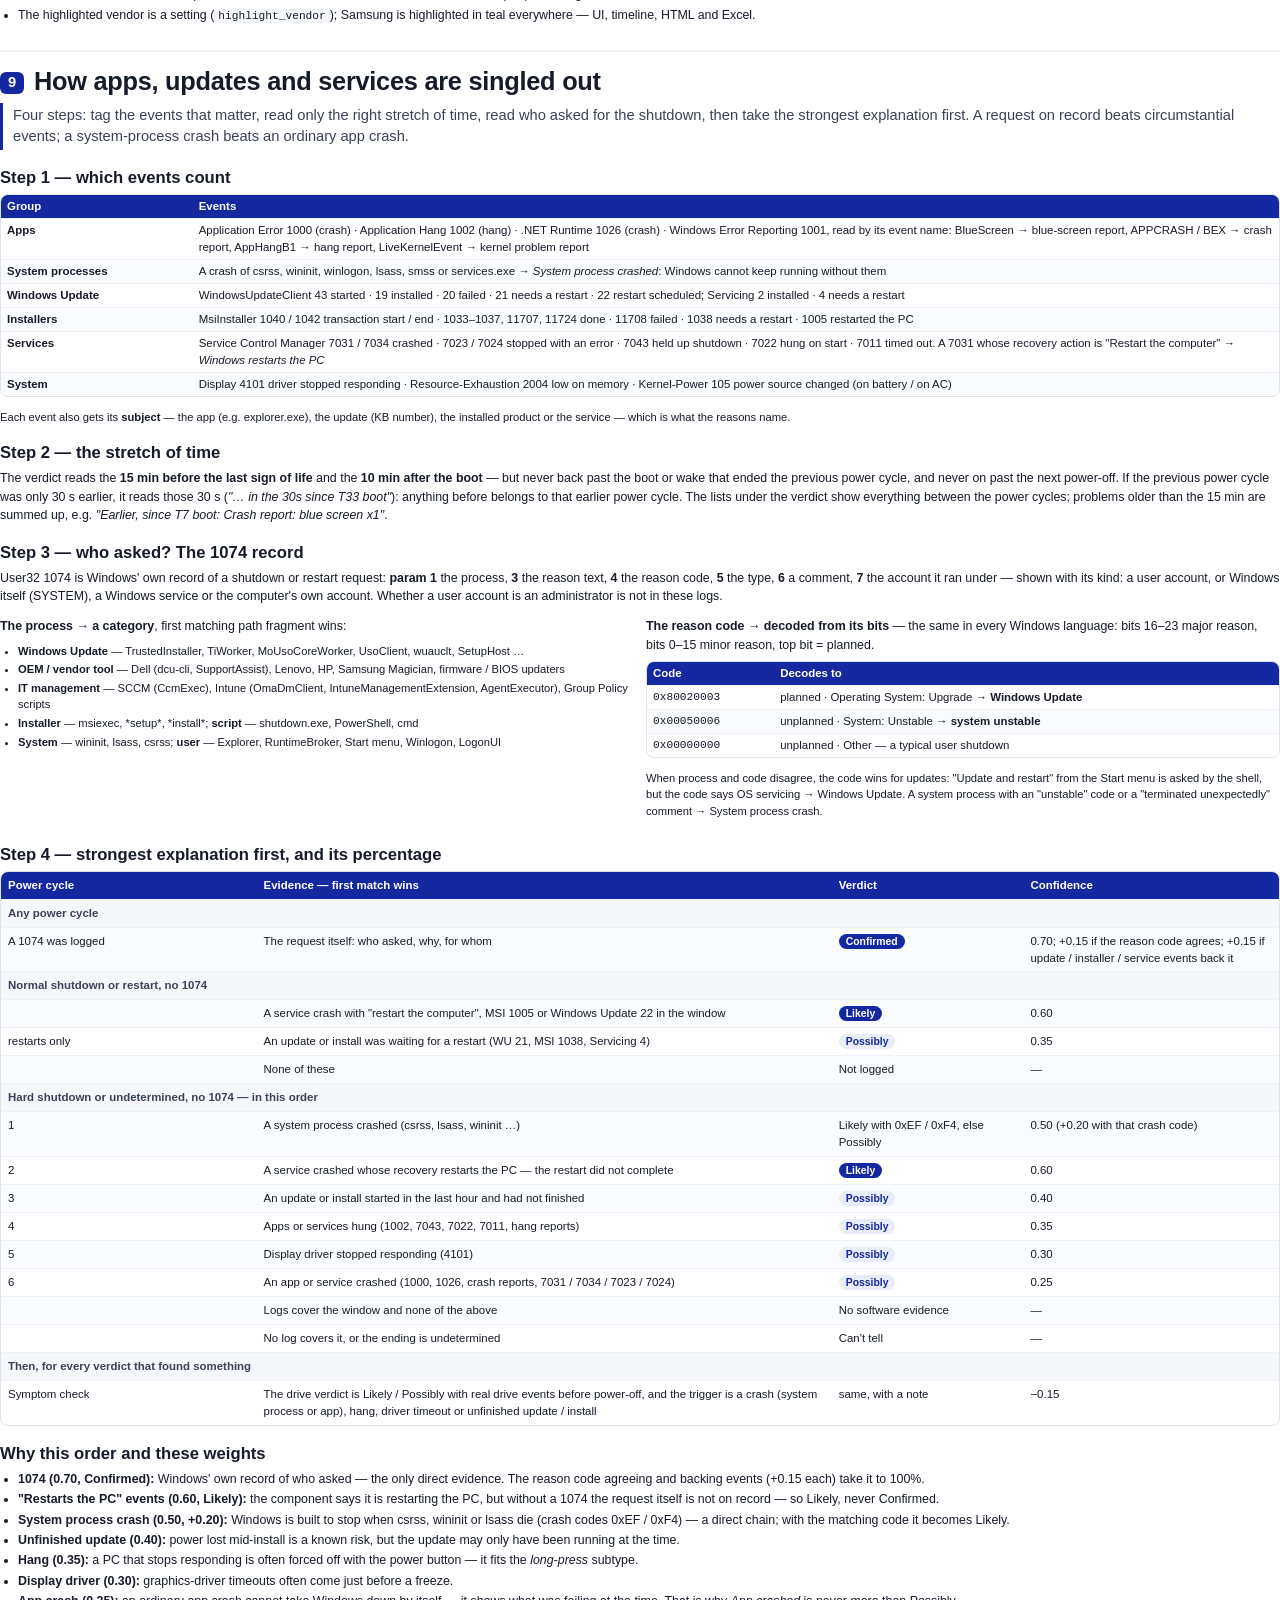
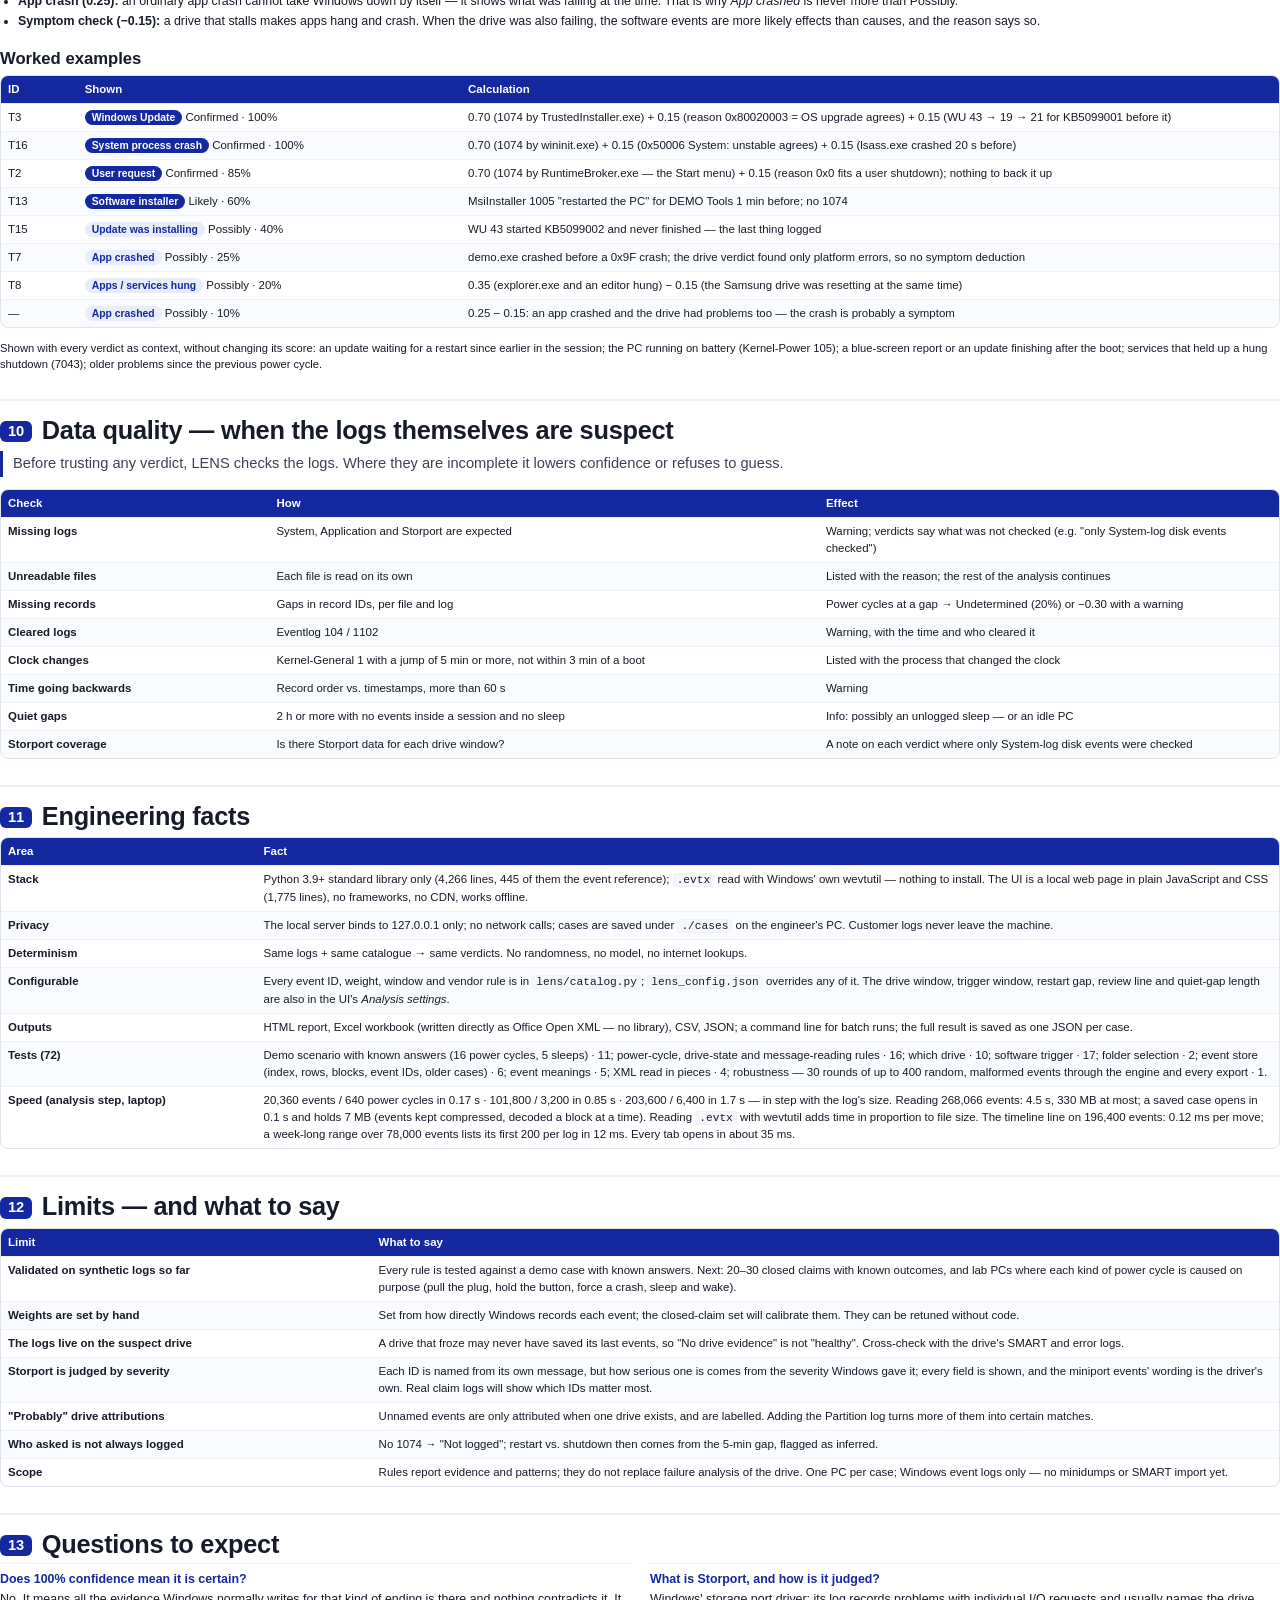
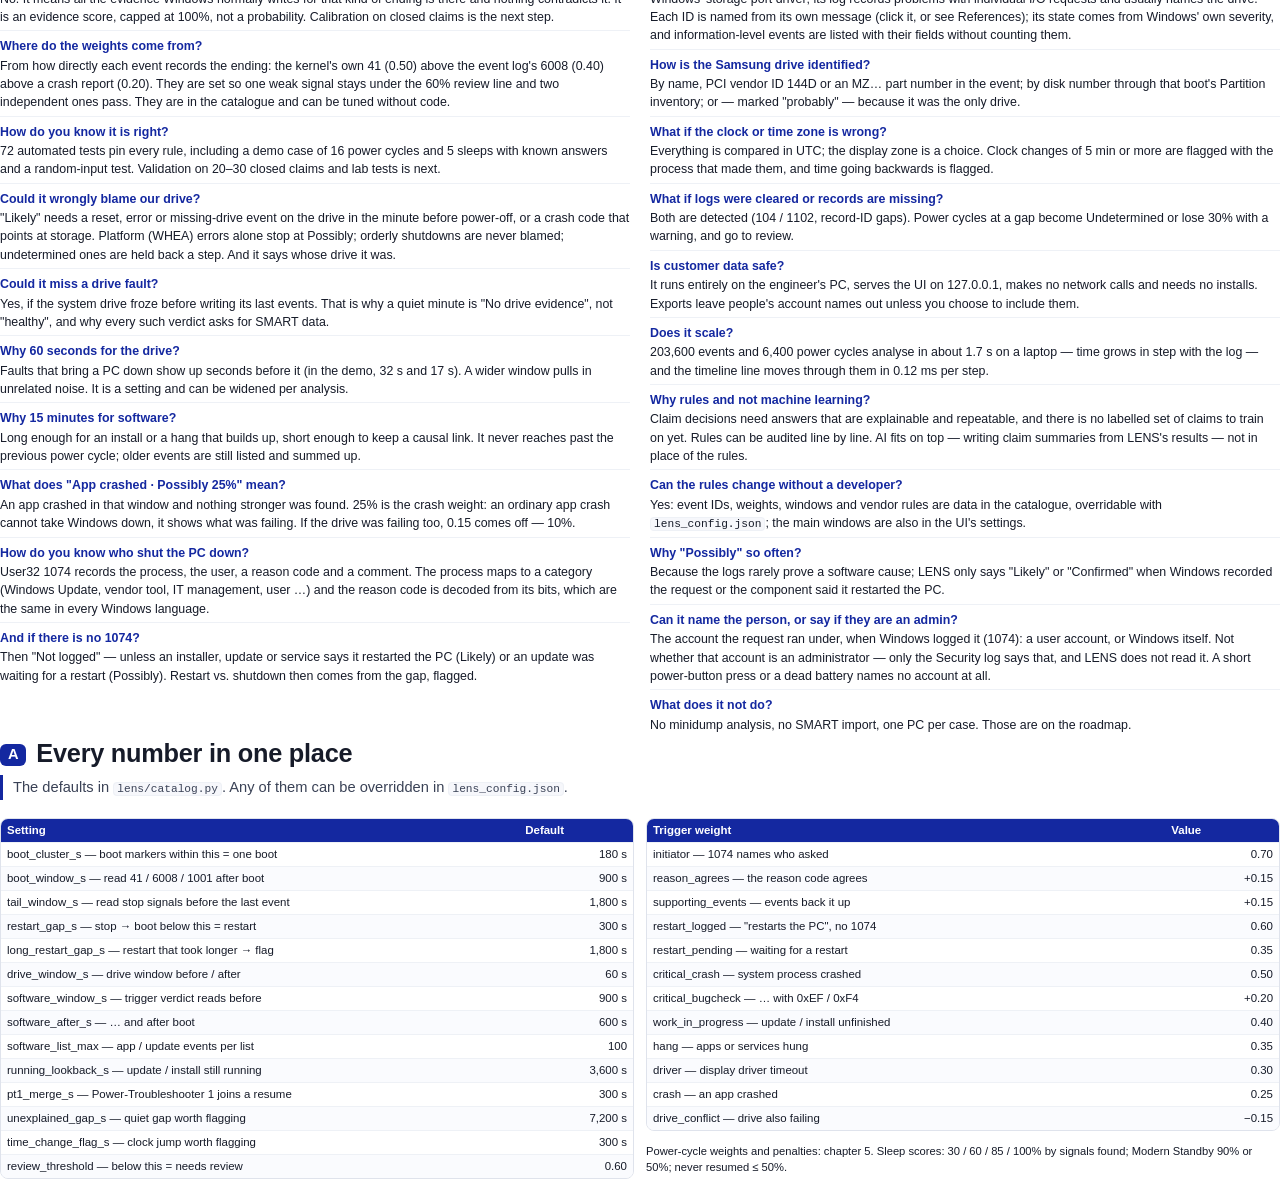
==== commit 1c932e3b: "Explain every event ID, and keep big cases fast and small References: click any event ID for what it" ====
--- a/docs/src/LENS-how-it-decides.html
+++ b/docs/src/LENS-how-it-decides.html
@@ -142,8 +142,8 @@
 </tbody></table>
 <div class="callout"><b>Two percentages, not one.</b> In the detail drawer, the large percentage under <i>Confidence</i> is about <i>how the power cycle ended</i>. The small one next to the trigger — e.g. <i>App crashed · Possibly · 25%</i> — is about <i>what triggered it</i>. They come from separate weights and answer separate questions; a power cycle can be a 100%-certain hard shutdown with only a 25% software lead.</div>
 <div class="grid4">
-  <div class="tile"><b>59</b><span>automated tests, including a demo case with known answers</span></div>
-  <div class="tile" style="--c:var(--sam)"><b>0.2 s</b><span>to analyse 19,640 events / 640 power cycles</span></div>
+  <div class="tile"><b>72</b><span>automated tests, including a demo case with known answers</span></div>
+  <div class="tile" style="--c:var(--sam)"><b>0.17 s</b><span>to analyse 20,360 events / 640 power cycles</span></div>
   <div class="tile" style="--c:var(--ok)"><b>0</b><span>installs — Python standard library and Windows' own wevtutil</span></div>
   <div class="tile" style="--c:var(--purple)"><b>4</b><span>logs read: System, Application, Storport, Partition (optional)</span></div>
 </div>
@@ -173,7 +173,7 @@
   <tr><td class="k">Storage meaning</td><td>stornvme 129 → "Reset to device", state <i>reset</i></td><td>The drive verdict (ch. 6–8)</td></tr>
   <tr><td class="k">Software meaning</td><td>Application Hang 1002 → "Application hung", group <i>app</i>, kind <i>hang</i>, subject <i>explorer.exe</i></td><td>The trigger verdict (ch. 9)</td></tr>
 </tbody></table>
-<p>Matching is by provider + event ID from the catalogue, so the rules work on meanings and there is one place to change them. A <code>lens_config.json</code> next to <code>run_lens.py</code> overrides any part of the catalogue without touching code.</p>
+<p>Matching is by provider + event ID from the catalogue, so the rules work on meanings and there is one place to change them. A <code>lens_config.json</code> next to <code>run_lens.py</code> overrides any part of the catalogue without touching code. The plain-word meaning of any ID (References tab) only names it; it decides nothing.</p>
 
 <!-- ============================================================ 3 WINDOWS -->
 <h1 id="windows"><span class="n">3</span>Boots, sessions and time windows</h1>
@@ -354,7 +354,7 @@
   <li><b>Any other event in a Storport log</b> → state from Windows' own severity: Critical or Error → <i>error</i>, Warning → <i>warning</i>, Information → <i>info</i> (listed, never counted).</li>
   <li><b>Any other event from a storage provider</b> (name contains stornvme, storahci, storport, nvme, iastor or disk) → state from its severity; Information → <i>info</i>.</li>
 </ol>
-<div class="callout"><b>Why severity for Storport.</b> Microsoft does not publish a meaning for each Storport Operational event ID, so LENS does not invent one: it uses the severity Windows itself gave the event. Information-level events still appear in the drawer with their key fields (opcode, status, sense data, latency …) so the engineer can read them. Naming the Storport IDs that matter, from real claim logs, is on the roadmap.</div>
+<div class="callout"><b>Why severity for Storport.</b> Microsoft documents no meaning for Storport's event IDs beyond each one's own message, so LENS names them from that message (549 <i>first I/O error in a period</i>, 527 <i>the miniport logged an event</i> — the References tab) but judges them by the severity Windows itself gave the event, not by a guess at how serious an ID is. Information-level events still appear in the drawer with their key fields (opcode, status, sense data, latency, what the driver said) so the engineer can read them.</div>
 <h2>States, worst first</h2>
 <table class="t">
   <thead><tr><th style="width:11%">State</th><th>Events (catalogue)</th><th style="width:28%">Read as</th></tr></thead><tbody>
@@ -534,13 +534,13 @@
 <h1 id="eng"><span class="n">11</span>Engineering facts</h1>
 <table class="t">
   <thead><tr><th style="width:20%">Area</th><th>Fact</th></tr></thead><tbody>
-  <tr><td class="k">Stack</td><td>Python 3.9+ standard library only (3,511 lines); <code>.evtx</code> read with Windows' own wevtutil — nothing to install. The UI is a local web page in plain JavaScript and CSS (1,588 lines), no frameworks, no CDN, works offline.</td></tr>
+  <tr><td class="k">Stack</td><td>Python 3.9+ standard library only (4,266 lines, 445 of them the event reference); <code>.evtx</code> read with Windows' own wevtutil — nothing to install. The UI is a local web page in plain JavaScript and CSS (1,775 lines), no frameworks, no CDN, works offline.</td></tr>
   <tr><td class="k">Privacy</td><td>The local server binds to 127.0.0.1 only; no network calls; cases are saved under <code>./cases</code> on the engineer's PC. Customer logs never leave the machine.</td></tr>
   <tr><td class="k">Determinism</td><td>Same logs + same catalogue → same verdicts. No randomness, no model, no internet lookups.</td></tr>
   <tr><td class="k">Configurable</td><td>Every event ID, weight, window and vendor rule is in <code>lens/catalog.py</code>; <code>lens_config.json</code> overrides any of it. The drive window, trigger window, restart gap, review line and quiet-gap length are also in the UI's <i>Analysis settings</i>.</td></tr>
   <tr><td class="k">Outputs</td><td>HTML report, Excel workbook (written directly as Office Open XML — no library), CSV, JSON; a command line for batch runs; the full result is saved as one JSON per case.</td></tr>
-  <tr><td class="k">Tests (59)</td><td>Demo scenario with known answers (16 power cycles, 5 sleeps) · 11; power-cycle, drive-state and message-reading rules · 16; which drive · 10; software trigger · 17; folder selection · 2; timeline line (event index and rows) · 2; robustness — 30 rounds of up to 400 random, malformed events through the engine and every export · 1.</td></tr>
-  <tr><td class="k">Speed (analysis step, laptop)</td><td>19,640 events / 640 power cycles in 0.21 s · 98,200 / 3,200 in 1.55 s · 196,400 / 6,400 in 4.41 s. Reading <code>.evtx</code> with wevtutil adds time in proportion to file size. The timeline line on 196,400 events: 0.12 ms per move, one frame per move while dragging — the browser keeps every event's time and log; a week-long range over 78,000 events lists its first 200 per log in 12 ms. Every tab of that case (8,400 power cycles) opens in about 35 ms: long tables add rows as you scroll.</td></tr>
+  <tr><td class="k">Tests (72)</td><td>Demo scenario with known answers (16 power cycles, 5 sleeps) · 11; power-cycle, drive-state and message-reading rules · 16; which drive · 10; software trigger · 17; folder selection · 2; event store (index, rows, blocks, event IDs, older cases) · 6; event meanings · 5; XML read in pieces · 4; robustness — 30 rounds of up to 400 random, malformed events through the engine and every export · 1.</td></tr>
+  <tr><td class="k">Speed (analysis step, laptop)</td><td>20,360 events / 640 power cycles in 0.17 s · 101,800 / 3,200 in 0.85 s · 203,600 / 6,400 in 1.7 s — in step with the log's size. Reading 268,066 events: 4.5 s, 330 MB at most; a saved case opens in 0.1 s and holds 7 MB (events kept compressed, decoded a block at a time). Reading <code>.evtx</code> with wevtutil adds time in proportion to file size. The timeline line on 196,400 events: 0.12 ms per move; a week-long range over 78,000 events lists its first 200 per log in 12 ms. Every tab opens in about 35 ms.</td></tr>
 </tbody></table>
 
 <!-- ============================================================ 12 LIMITS -->
@@ -550,7 +550,7 @@
   <tr><td class="k">Validated on synthetic logs so far</td><td>Every rule is tested against a demo case with known answers. Next: 20–30 closed claims with known outcomes, and lab PCs where each kind of power cycle is caused on purpose (pull the plug, hold the button, force a crash, sleep and wake).</td></tr>
   <tr><td class="k">Weights are set by hand</td><td>Set from how directly Windows records each event; the closed-claim set will calibrate them. They can be retuned without code.</td></tr>
   <tr><td class="k">The logs live on the suspect drive</td><td>A drive that froze may never have saved its last events, so "No drive evidence" is not "healthy". Cross-check with the drive's SMART and error logs.</td></tr>
-  <tr><td class="k">Storport is judged by severity</td><td>Its event IDs have no published meanings; LENS uses the severity Windows gave them and shows every field. Naming the important IDs from real logs is next.</td></tr>
+  <tr><td class="k">Storport is judged by severity</td><td>Each ID is named from its own message, but how serious one is comes from the severity Windows gave it; every field is shown, and the miniport events' wording is the driver's own. Real claim logs will show which IDs matter most.</td></tr>
   <tr><td class="k">"Probably" drive attributions</td><td>Unnamed events are only attributed when one drive exists, and are labelled. Adding the Partition log turns more of them into certain matches.</td></tr>
   <tr><td class="k">Who asked is not always logged</td><td>No 1074 → "Not logged"; restart vs. shutdown then comes from the 5-min gap, flagged as inferred.</td></tr>
   <tr><td class="k">Scope</td><td>Rules report evidence and patterns; they do not replace failure analysis of the drive. One PC per case; Windows event logs only — no minidumps or SMART import yet.</td></tr>
@@ -561,7 +561,7 @@
 <div class="qcols">
   <div class="qa"><span class="qq">Does 100% confidence mean it is certain?</span>No. It means all the evidence Windows normally writes for that kind of ending is there and nothing contradicts it. It is an evidence score, capped at 100%, not a probability. Calibration on closed claims is the next step.</div>
   <div class="qa"><span class="qq">Where do the weights come from?</span>From how directly each event records the ending: the kernel's own 41 (0.50) above the event log's 6008 (0.40) above a crash report (0.20). They are set so one weak signal stays under the 60% review line and two independent ones pass. They are in the catalogue and can be tuned without code.</div>
-  <div class="qa"><span class="qq">How do you know it is right?</span>59 automated tests pin every rule, including a demo case of 16 power cycles and 5 sleeps with known answers and a random-input test. Validation on 20–30 closed claims and lab tests is next.</div>
+  <div class="qa"><span class="qq">How do you know it is right?</span>72 automated tests pin every rule, including a demo case of 16 power cycles and 5 sleeps with known answers and a random-input test. Validation on 20–30 closed claims and lab tests is next.</div>
   <div class="qa"><span class="qq">Could it wrongly blame our drive?</span>"Likely" needs a reset, error or missing-drive event on the drive in the minute before power-off, or a crash code that points at storage. Platform (WHEA) errors alone stop at Possibly; orderly shutdowns are never blamed; undetermined ones are held back a step. And it says whose drive it was.</div>
   <div class="qa"><span class="qq">Could it miss a drive fault?</span>Yes, if the system drive froze before writing its last events. That is why a quiet minute is "No drive evidence", not "healthy", and why every such verdict asks for SMART data.</div>
   <div class="qa"><span class="qq">Why 60 seconds for the drive?</span>Faults that bring a PC down show up seconds before it (in the demo, 32 s and 17 s). A wider window pulls in unrelated noise. It is a setting and can be widened per analysis.</div>
@@ -569,12 +569,12 @@
   <div class="qa"><span class="qq">What does "App crashed · Possibly 25%" mean?</span>An app crashed in that window and nothing stronger was found. 25% is the crash weight: an ordinary app crash cannot take Windows down, it shows what was failing. If the drive was failing too, 0.15 comes off — 10%.</div>
   <div class="qa"><span class="qq">How do you know who shut the PC down?</span>User32 1074 records the process, the user, a reason code and a comment. The process maps to a category (Windows Update, vendor tool, IT management, user …) and the reason code is decoded from its bits, which are the same in every Windows language.</div>
   <div class="qa"><span class="qq">And if there is no 1074?</span>Then "Not logged" — unless an installer, update or service says it restarted the PC (Likely) or an update was waiting for a restart (Possibly). Restart vs. shutdown then comes from the gap, flagged.</div>
-  <div class="qa"><span class="qq">What is Storport, and how is it judged?</span>Windows' storage port driver; its log records problems with individual I/O requests and usually names the drive. Its event IDs have no published meanings, so LENS uses Windows' own severity and lists information-level events with their fields without counting them.</div>
+  <div class="qa"><span class="qq">What is Storport, and how is it judged?</span>Windows' storage port driver; its log records problems with individual I/O requests and usually names the drive. Each ID is named from its own message (click it, or see References); its state comes from Windows' own severity, and information-level events are listed with their fields without counting them.</div>
   <div class="qa"><span class="qq">How is the Samsung drive identified?</span>By name, PCI vendor ID 144D or an MZ… part number in the event; by disk number through that boot's Partition inventory; or — marked "probably" — because it was the only drive.</div>
   <div class="qa"><span class="qq">What if the clock or time zone is wrong?</span>Everything is compared in UTC; the display zone is a choice. Clock changes of 5 min or more are flagged with the process that made them, and time going backwards is flagged.</div>
   <div class="qa"><span class="qq">What if logs were cleared or records are missing?</span>Both are detected (104 / 1102, record-ID gaps). Power cycles at a gap become Undetermined or lose 30% with a warning, and go to review.</div>
   <div class="qa"><span class="qq">Is customer data safe?</span>It runs entirely on the engineer's PC, serves the UI on 127.0.0.1, makes no network calls and needs no installs. Exports leave people's account names out unless you choose to include them.</div>
-  <div class="qa"><span class="qq">Does it scale?</span>196,400 events and 6,400 power cycles analyse in about 4.4 s on a laptop, and the timeline line moves through them in 0.12 ms per step.</div>
+  <div class="qa"><span class="qq">Does it scale?</span>203,600 events and 6,400 power cycles analyse in about 1.7 s on a laptop — time grows in step with the log — and the timeline line moves through them in 0.12 ms per step.</div>
   <div class="qa"><span class="qq">Why rules and not machine learning?</span>Claim decisions need answers that are explainable and repeatable, and there is no labelled set of claims to train on yet. Rules can be audited line by line. AI fits on top — writing claim summaries from LENS's results — not in place of the rules.</div>
   <div class="qa"><span class="qq">Can the rules change without a developer?</span>Yes: event IDs, weights, windows and vendor rules are data in the catalogue, overridable with <code>lens_config.json</code>; the main windows are also in the UI's settings.</div>
   <div class="qa"><span class="qq">Why "Possibly" so often?</span>Because the logs rarely prove a software cause; LENS only says "Likely" or "Confirmed" when Windows recorded the request or the component said it restarted the PC.</div>
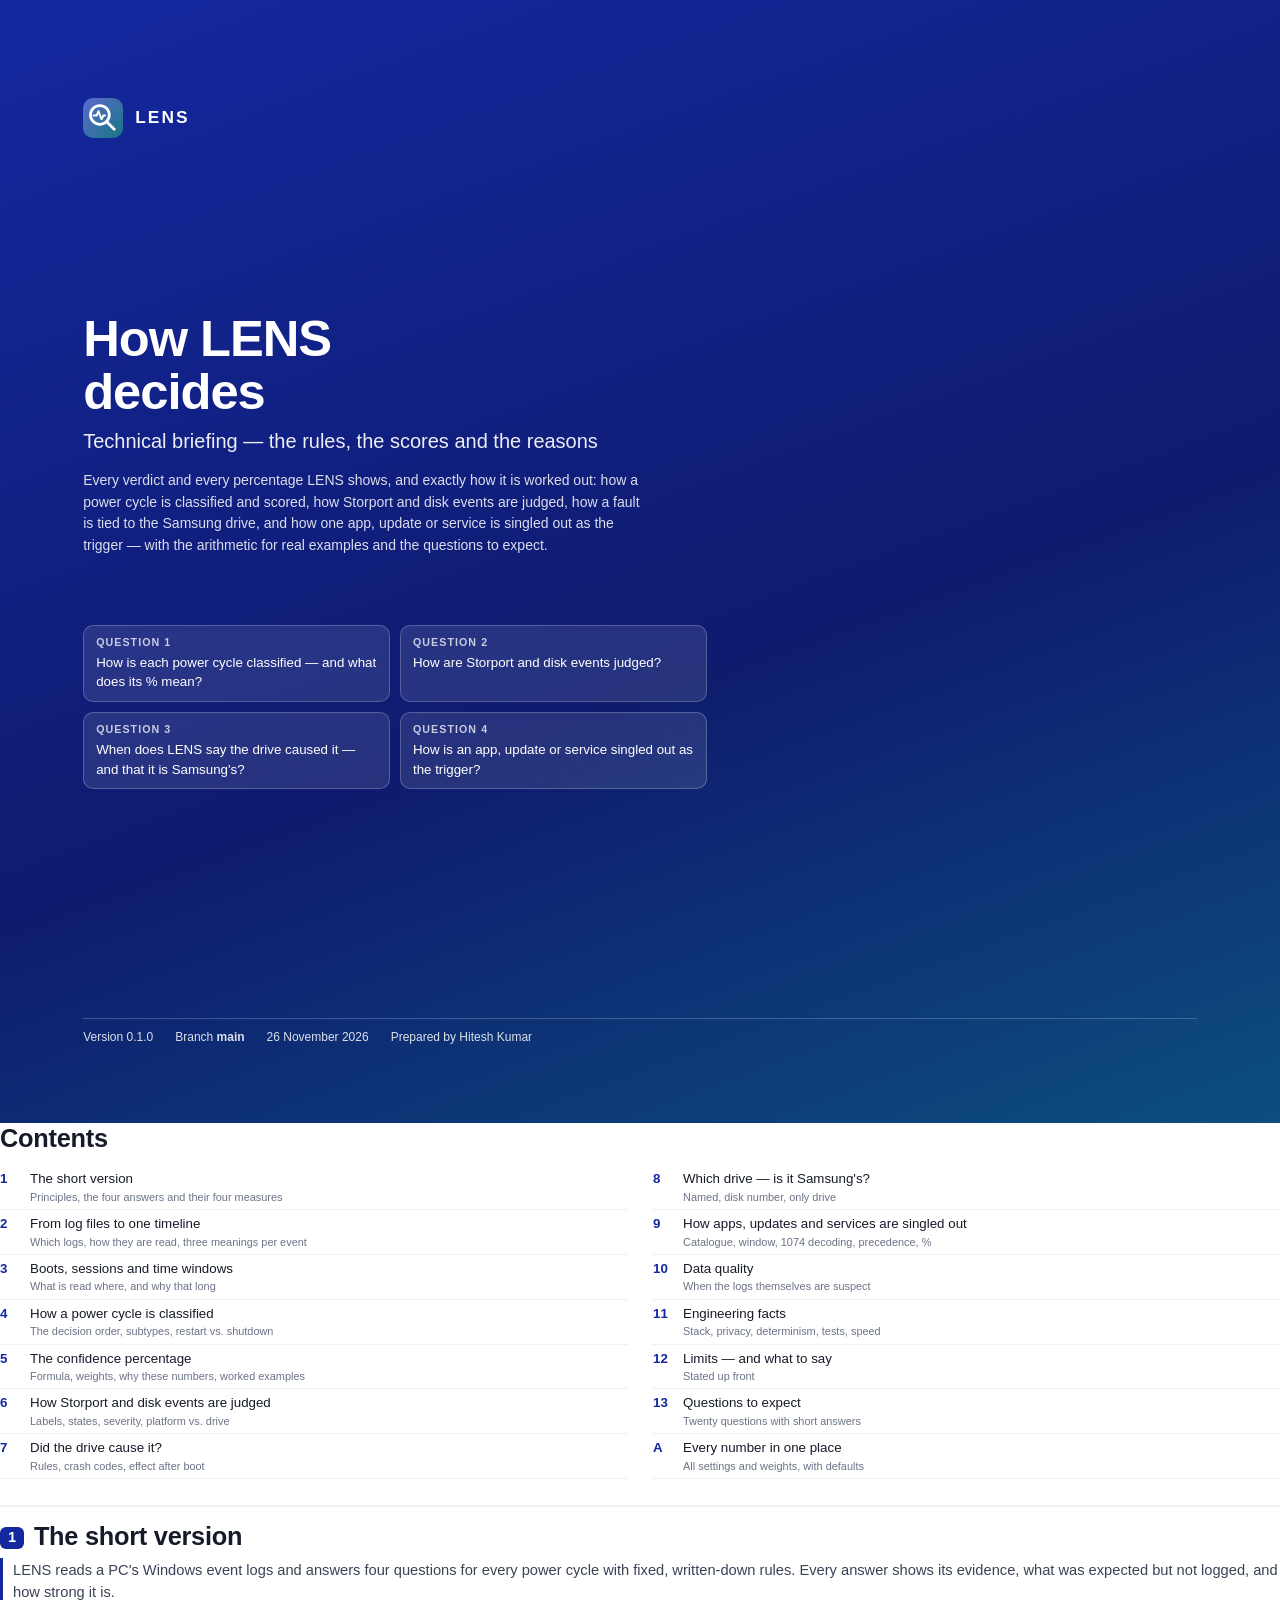
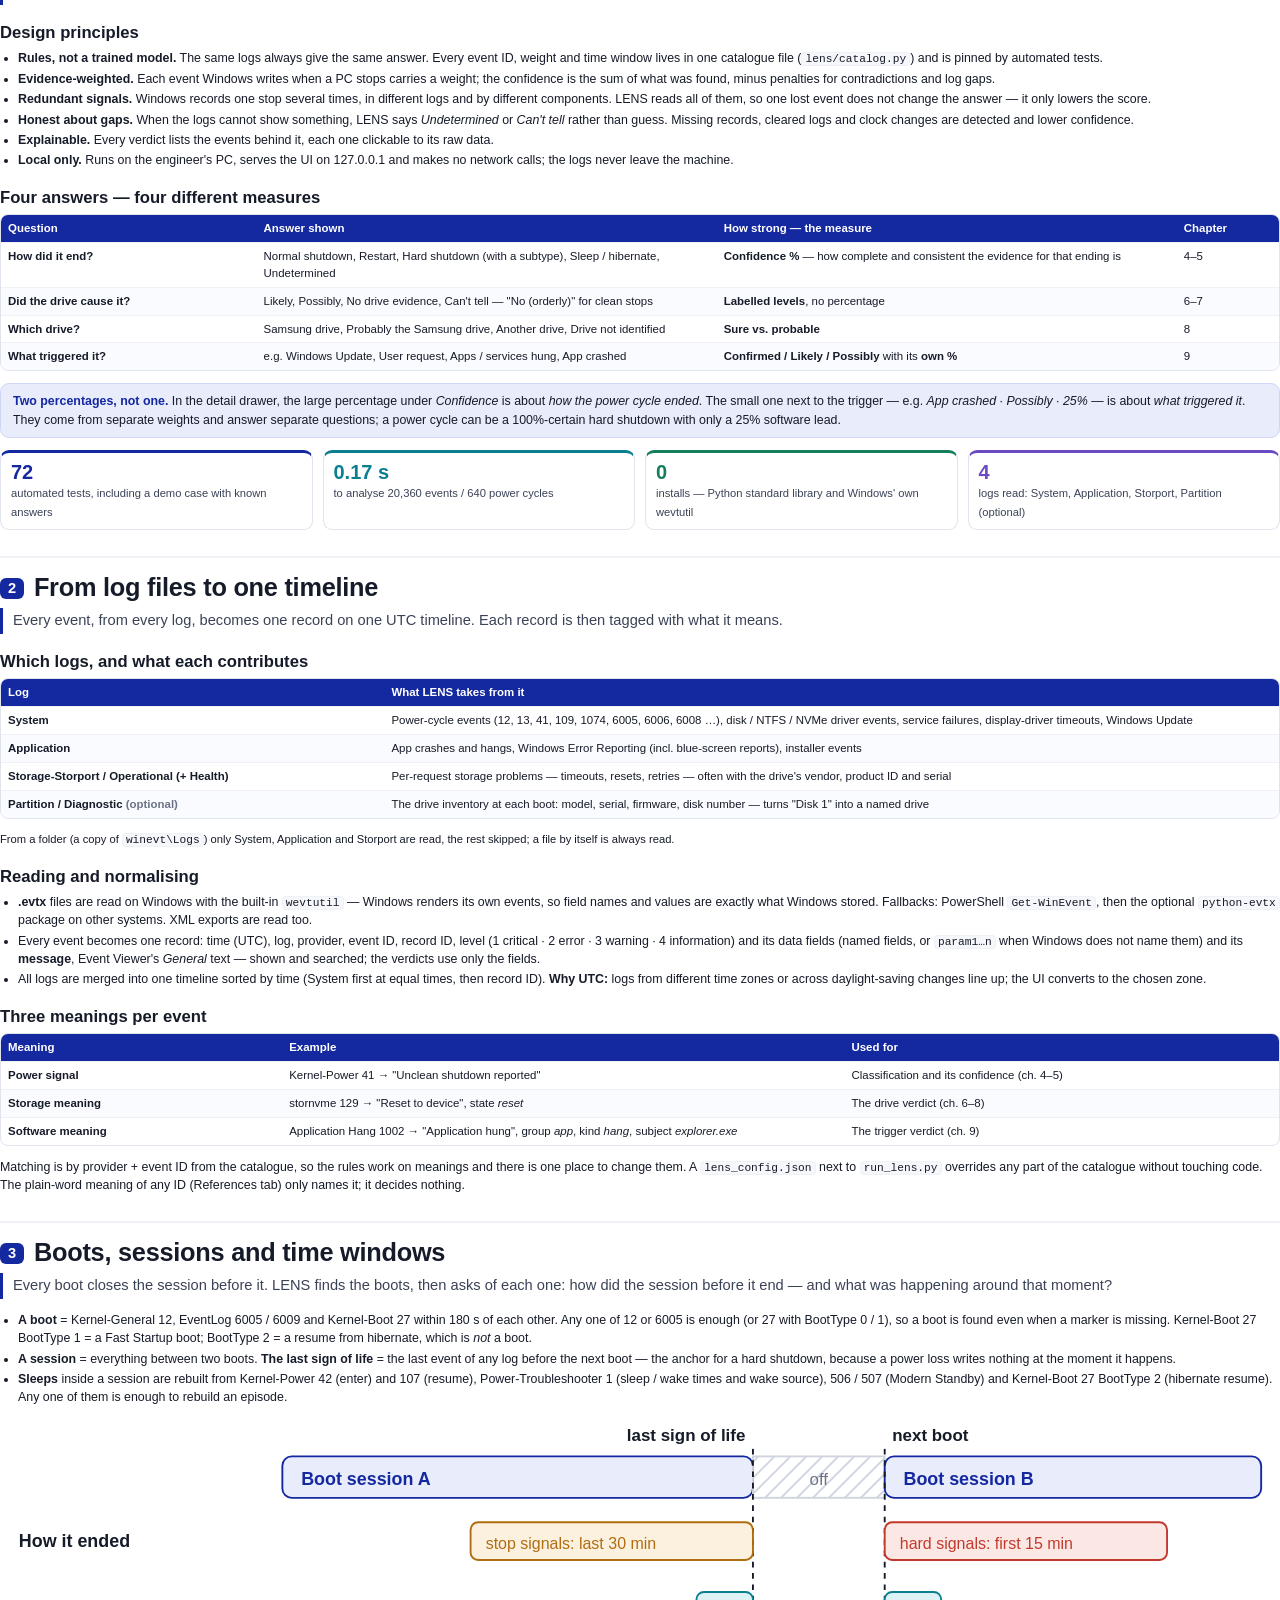
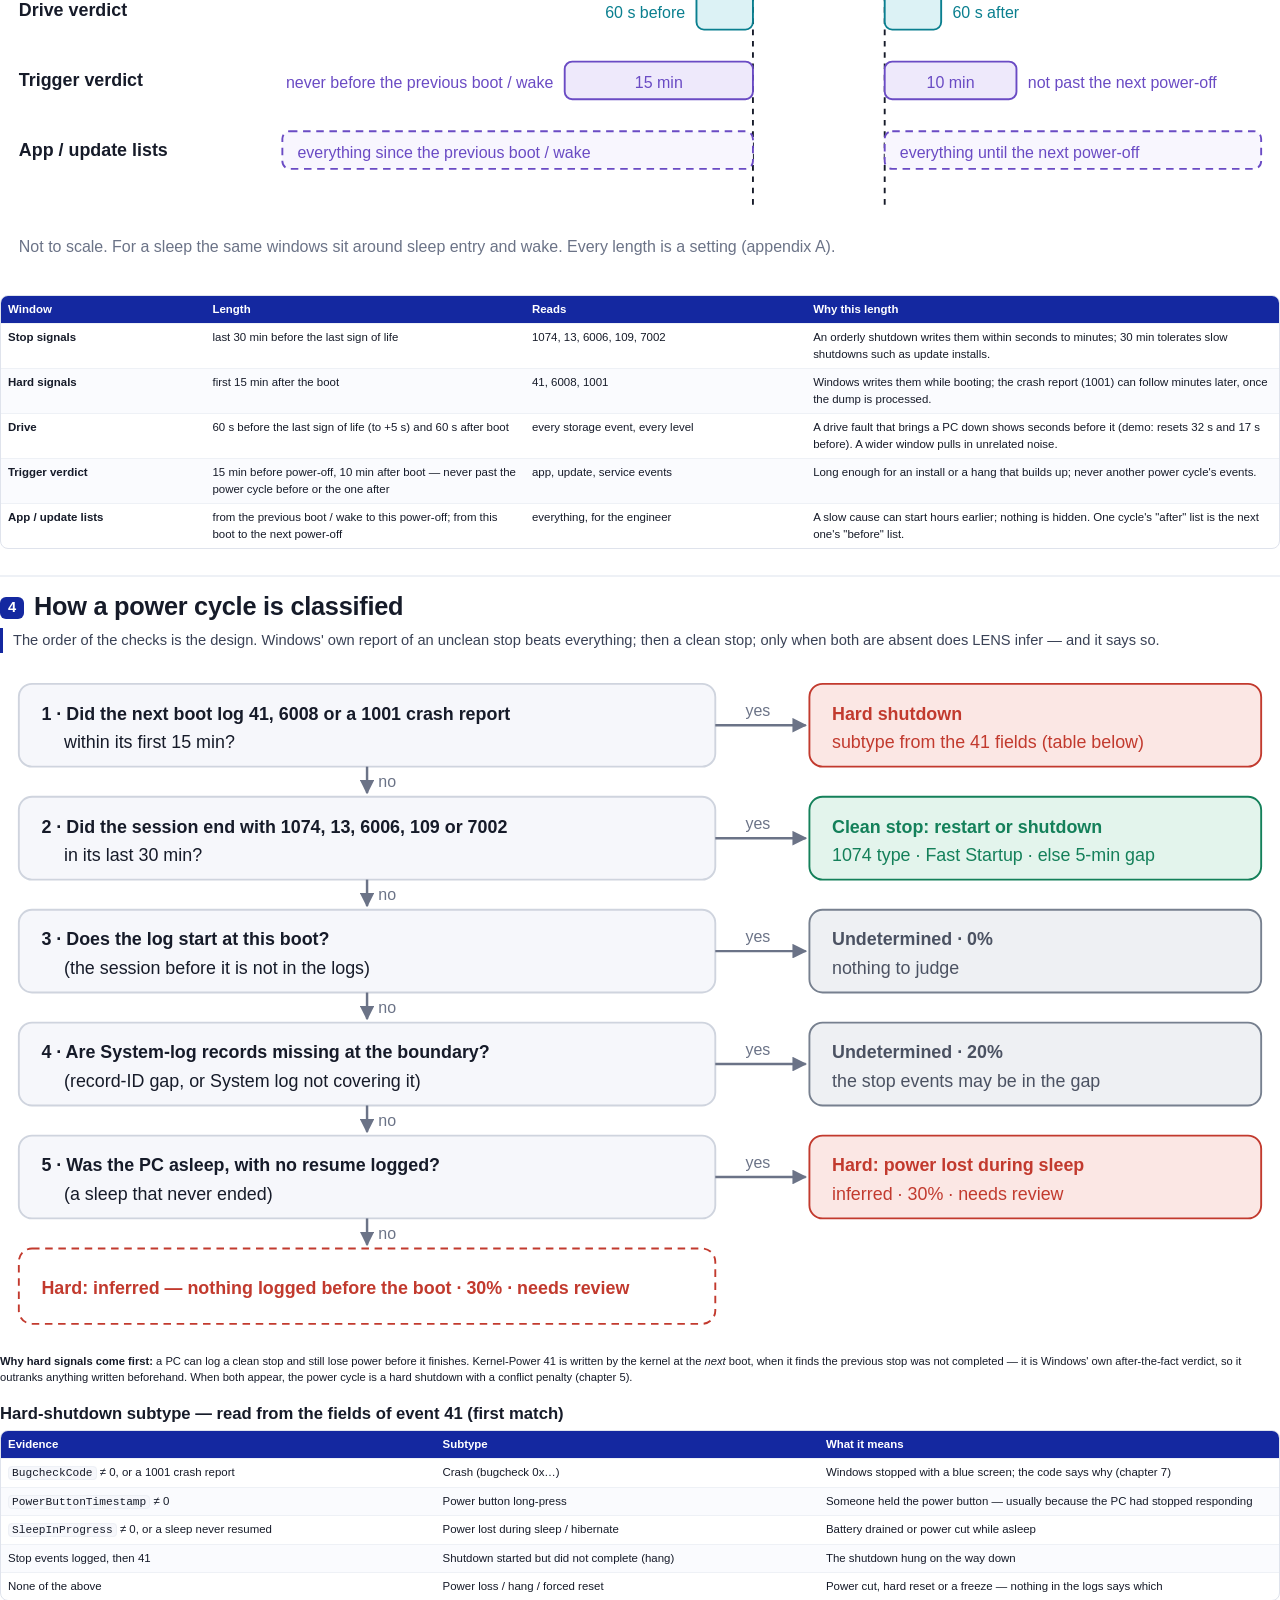
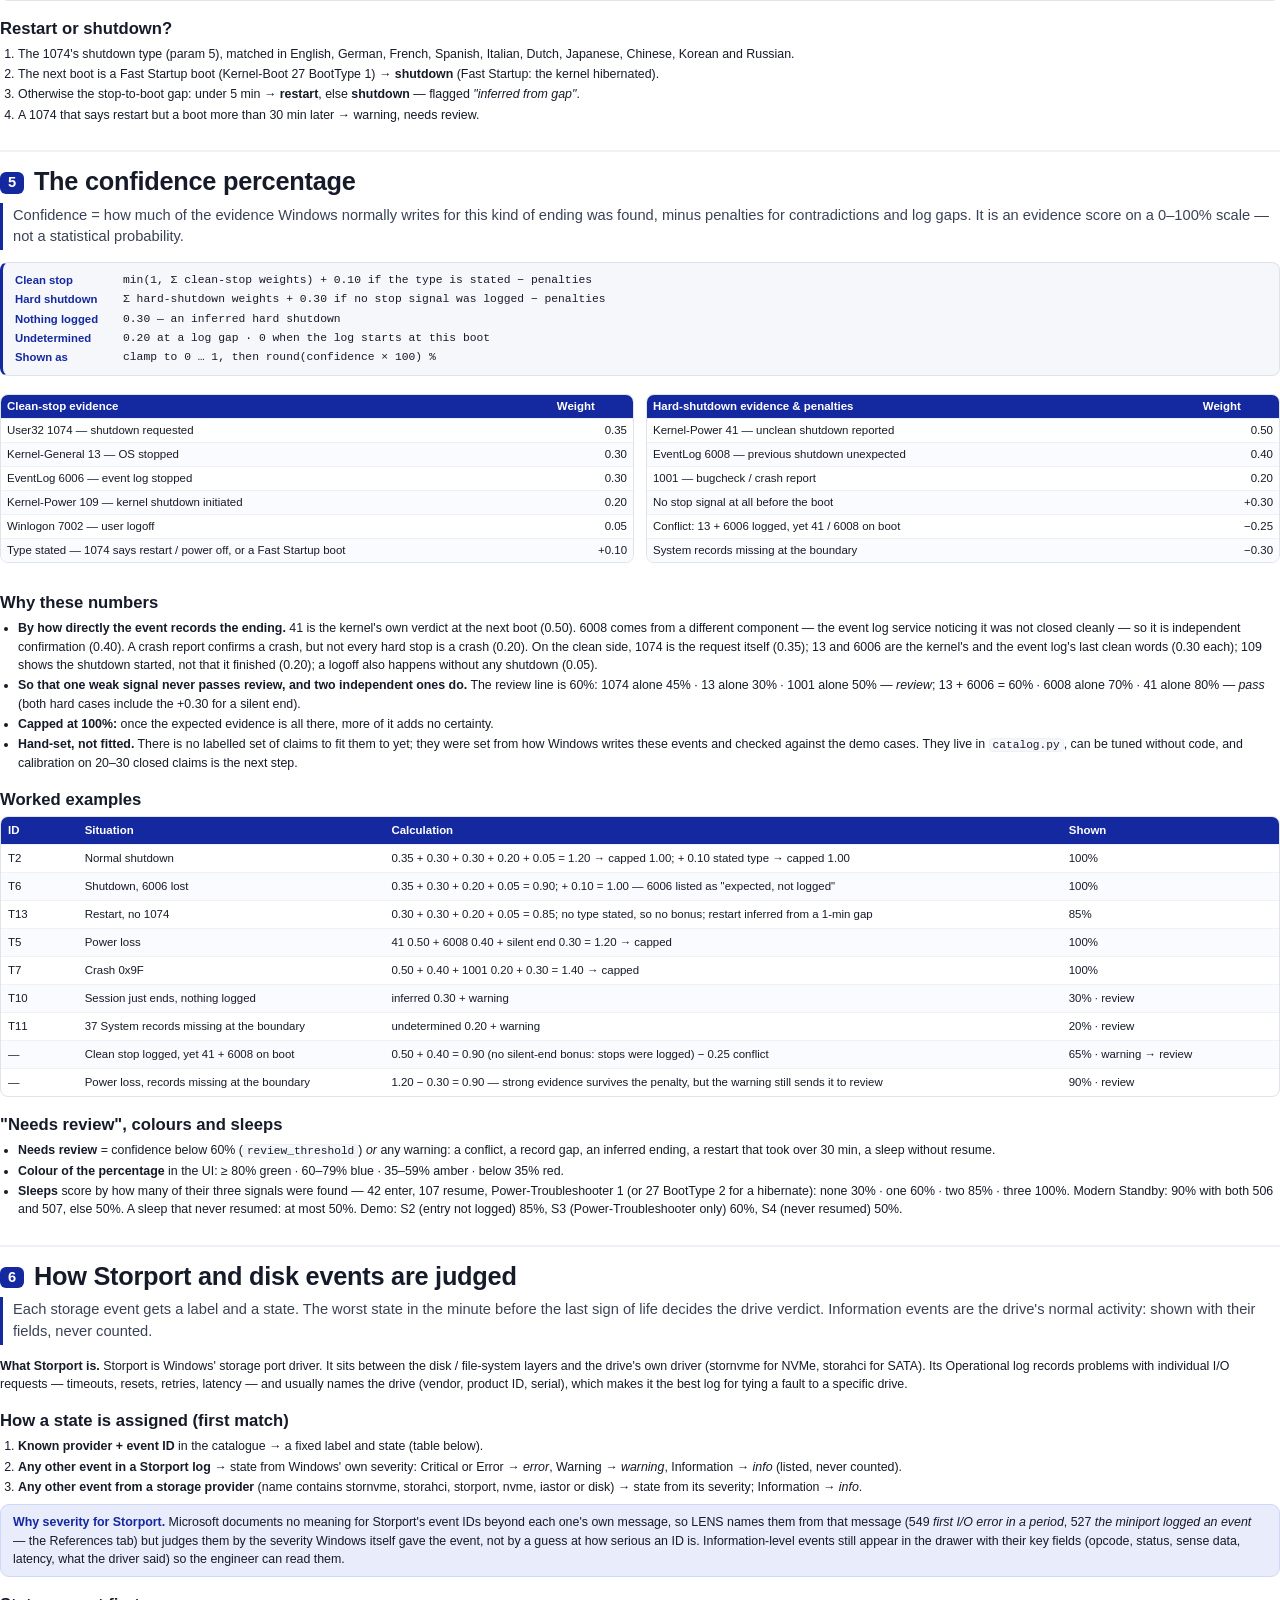
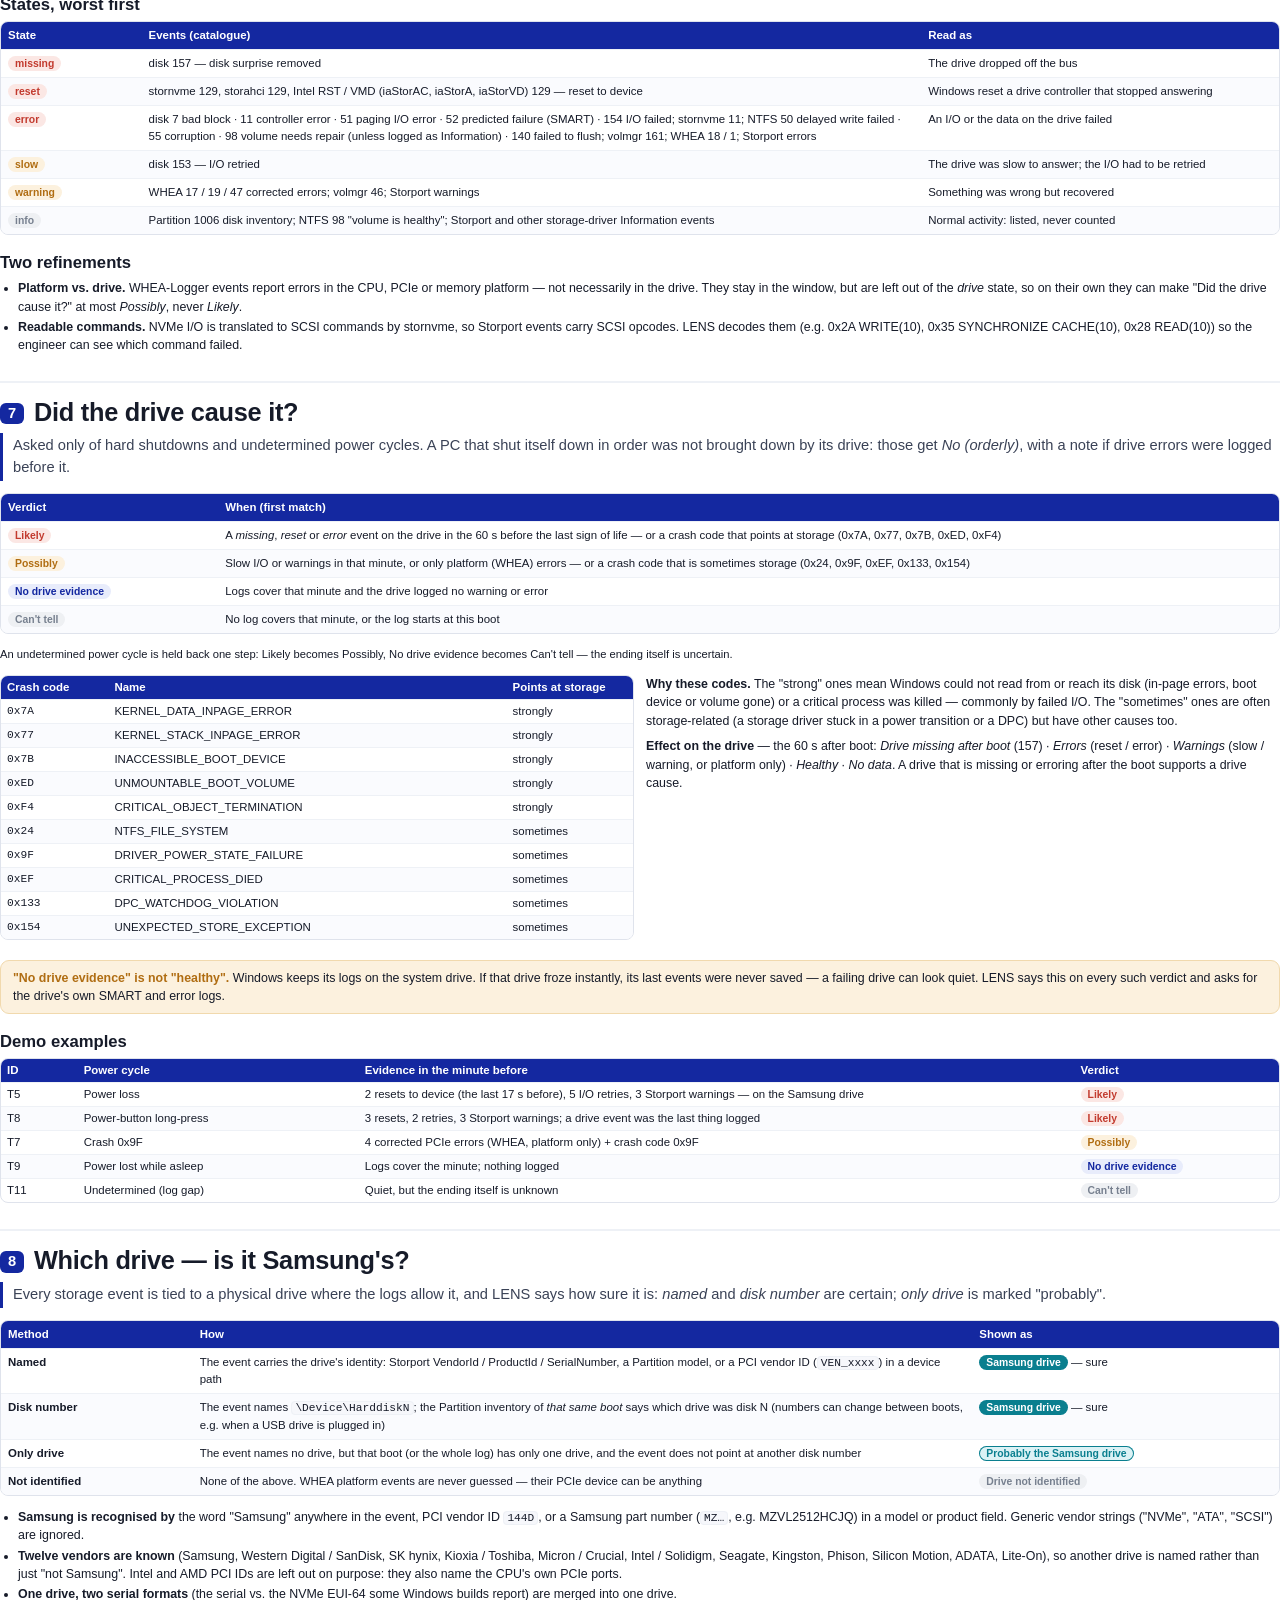
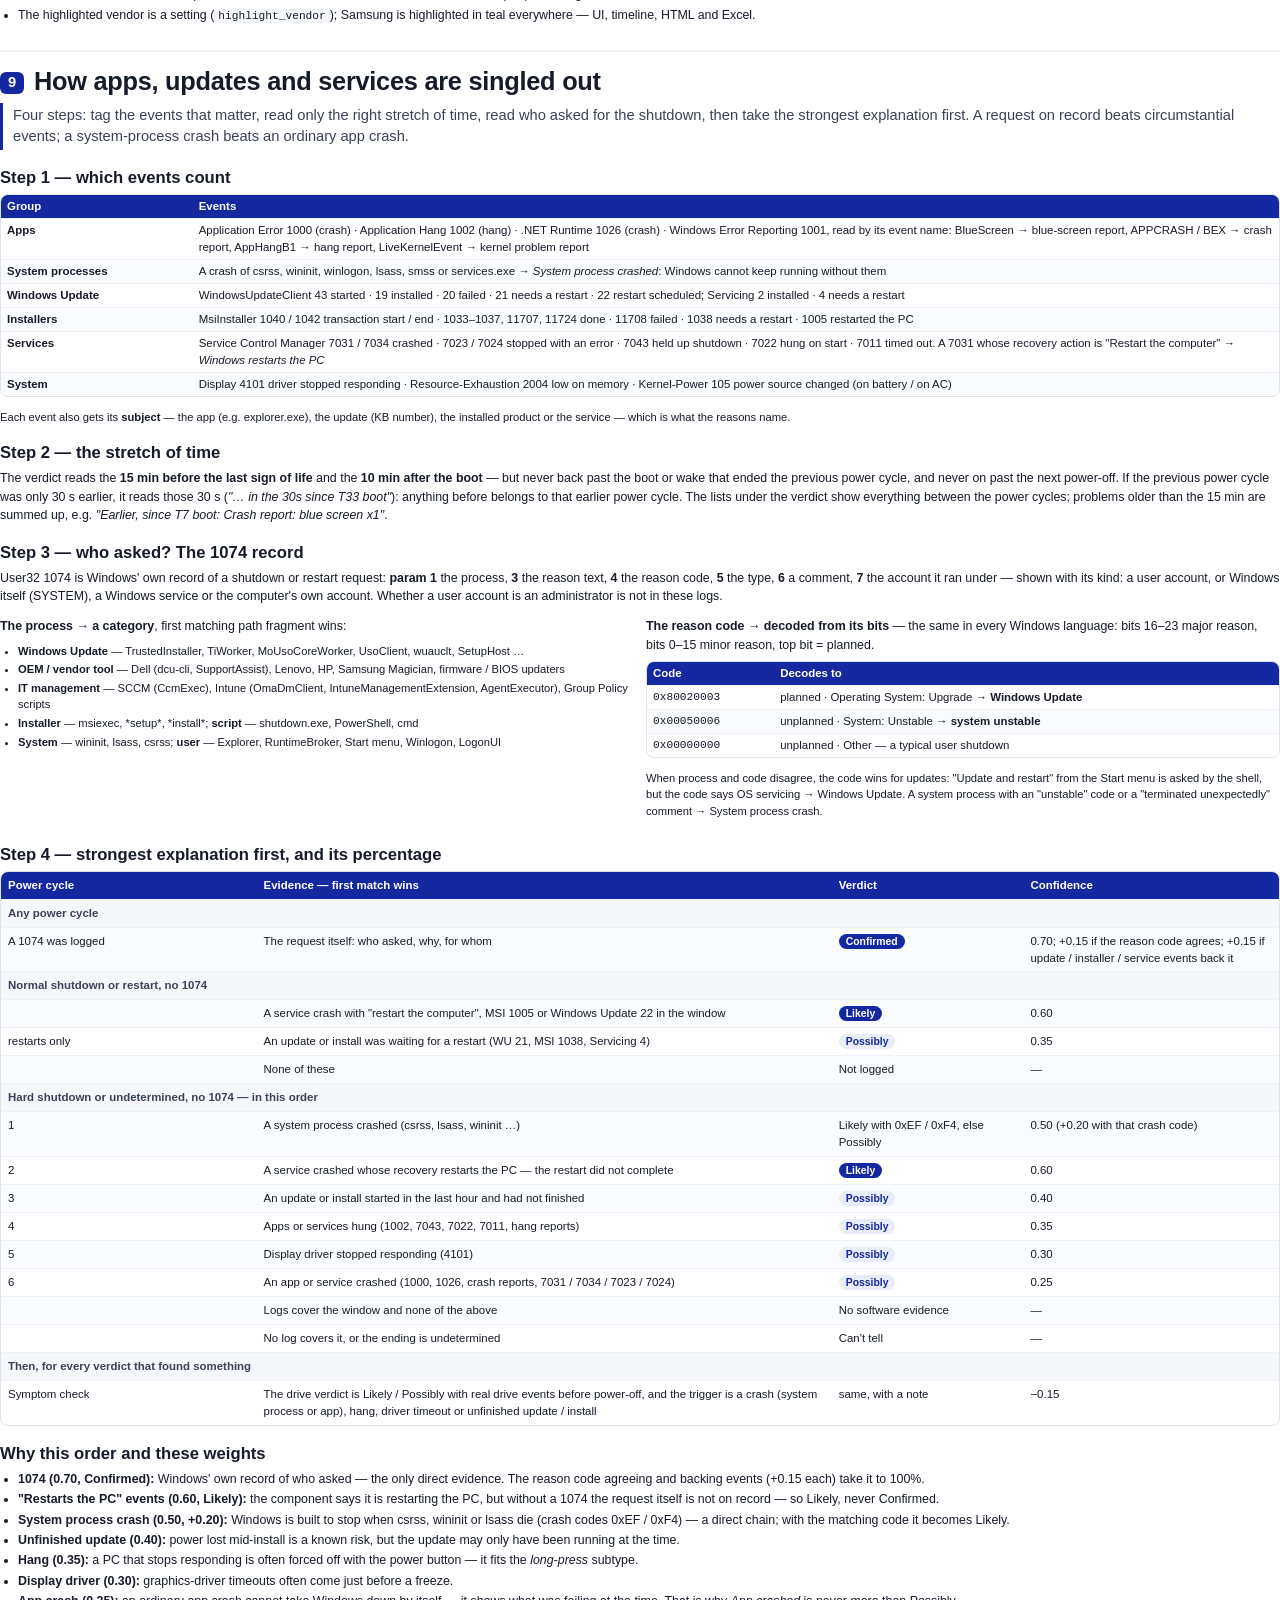
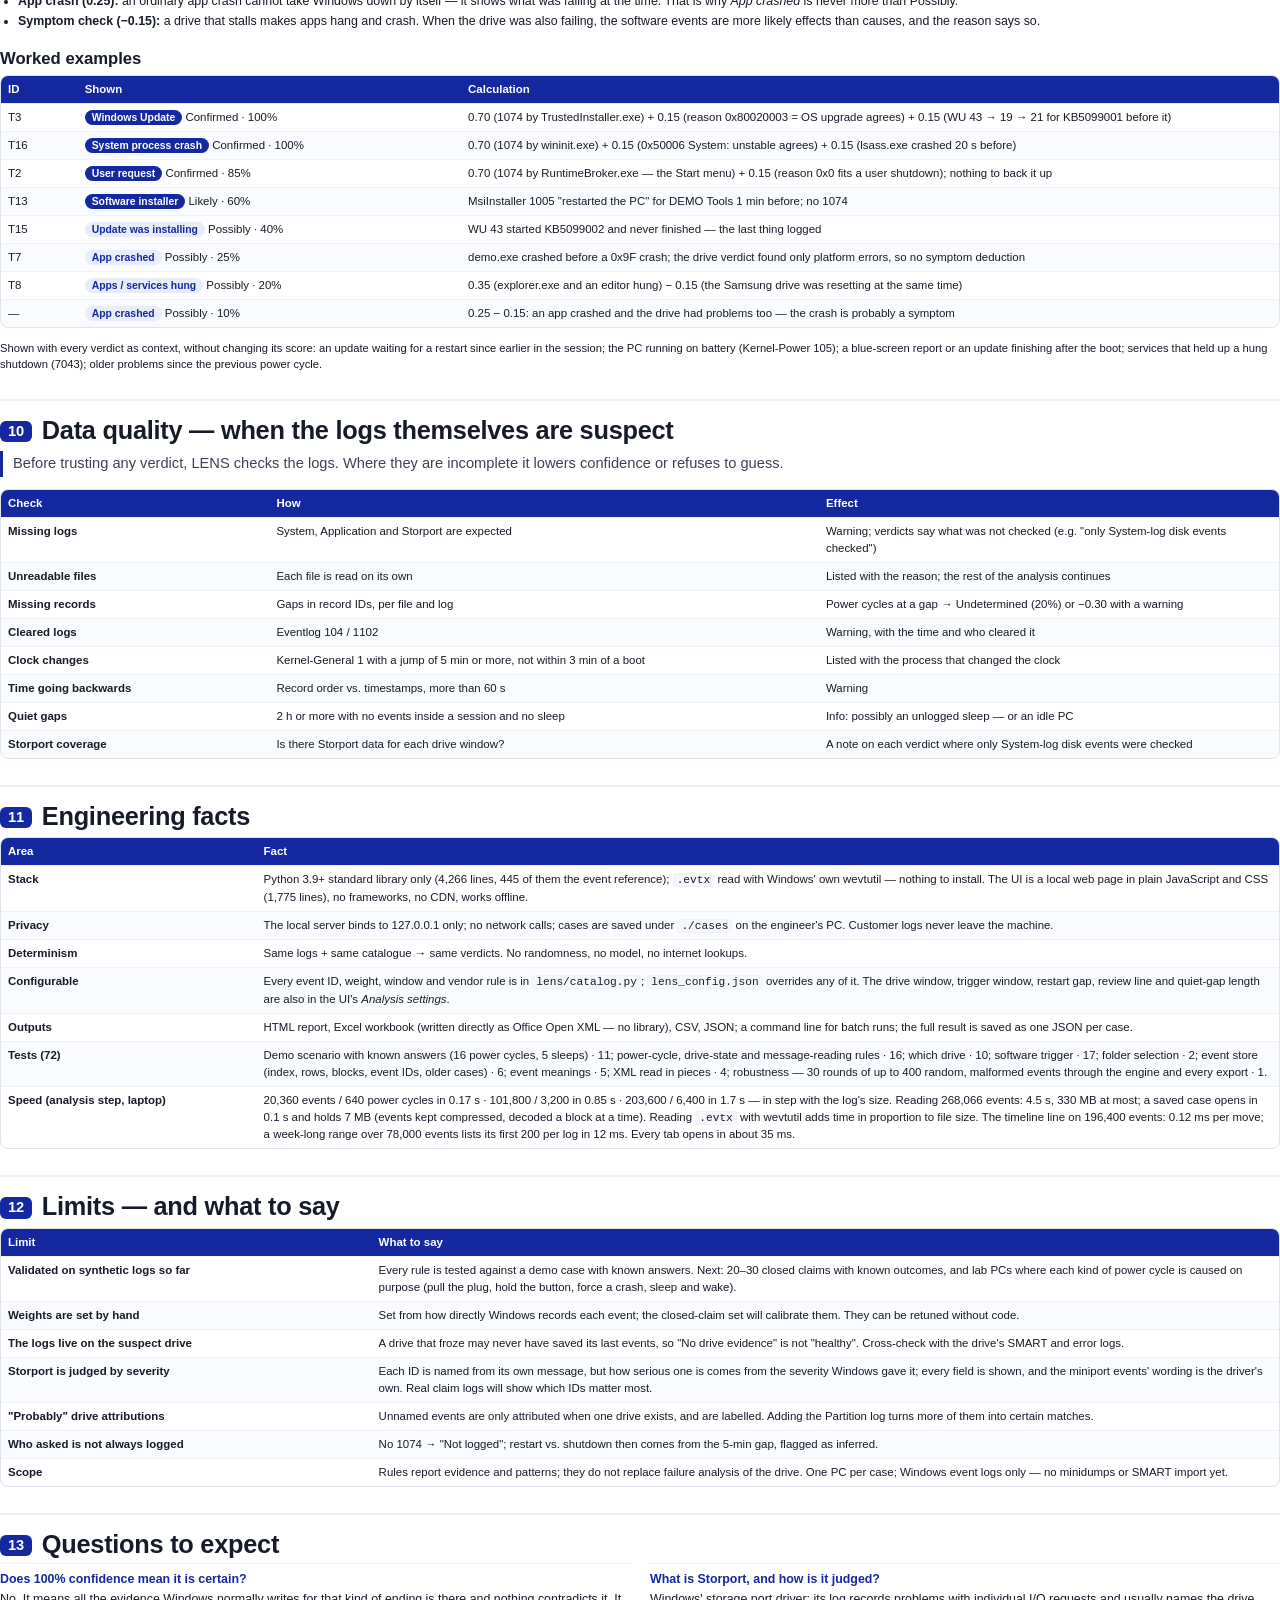
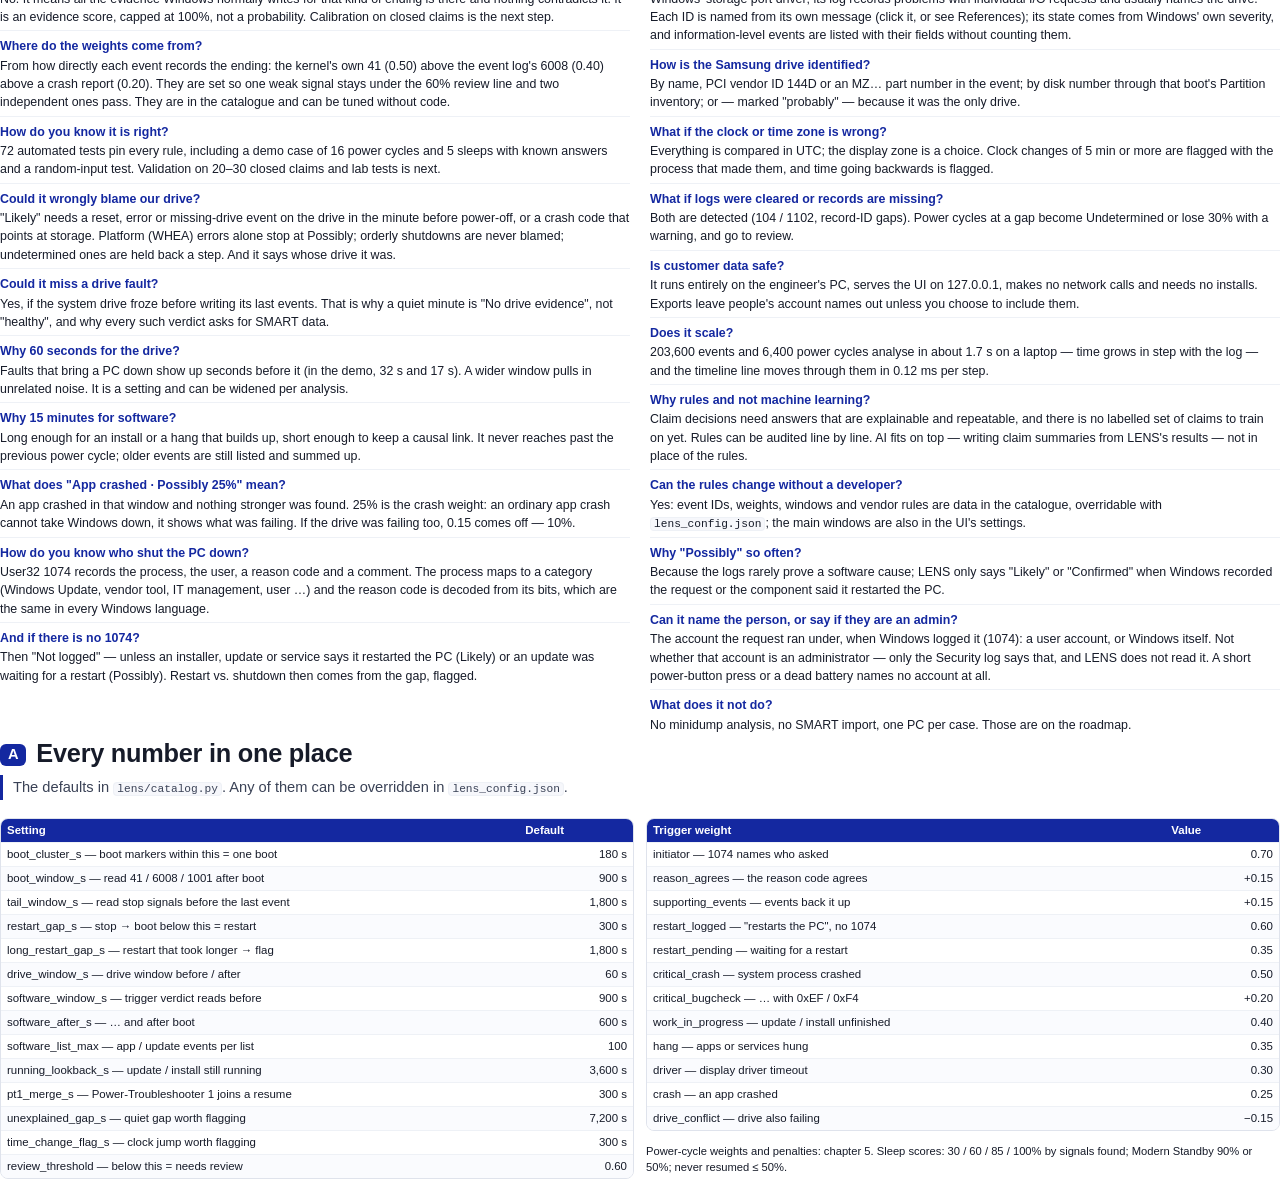
==== commit f41c41ac: "Cleaner Power cycles and Overview; a Soft indigo look with a new icon Power cycles: 6 columns instea" ====
--- a/docs/src/LENS-how-it-decides.html
+++ b/docs/src/LENS-how-it-decides.html
@@ -86,7 +86,7 @@
 
 <!-- ============================================================ COVER -->
 <section class="cover">
-  <div class="logo"><svg viewBox="0 0 32 32"><rect width="32" height="32" rx="7" fill="#fff"/><circle cx="13.5" cy="13.5" r="7.5" fill="none" stroke="#1428a0" stroke-width="2.4"/><path d="M19 19l6 6" stroke="#1428a0" stroke-width="3" stroke-linecap="round"/><path d="M8.6 14h2.3l1.5-3.4 2.4 6.4 1.5-3h1.3" fill="none" stroke="#1428a0" stroke-width="1.7" stroke-linecap="round" stroke-linejoin="round"/></svg>LENS</div>
+  <div class="logo"><svg viewBox="0 0 32 32"><defs><linearGradient id="lensTile" x1="0" y1="0" x2="1" y2="1"><stop offset="0" stop-color="#5c6ad0"/><stop offset="1" stop-color="#187682"/></linearGradient></defs><rect width="32" height="32" rx="8" fill="url(#lensTile)"/><g fill="none" stroke="#fff" stroke-width="2.2" stroke-linecap="round" stroke-linejoin="round"><circle cx="13.5" cy="13.5" r="7.5"/><path d="M19 19l6 6"/><path d="M8.6 14h2.3l1.5-3.4 2.4 6.4 1.5-3h1.3" stroke-width="1.6"/></g></svg>LENS</div>
   <h0>How LENS<br>decides</h0>
   <div class="sub">Technical briefing — the rules, the scores and the reasons</div>
   <div class="desc">Every verdict and every percentage LENS shows, and exactly how it is worked out: how a power cycle is
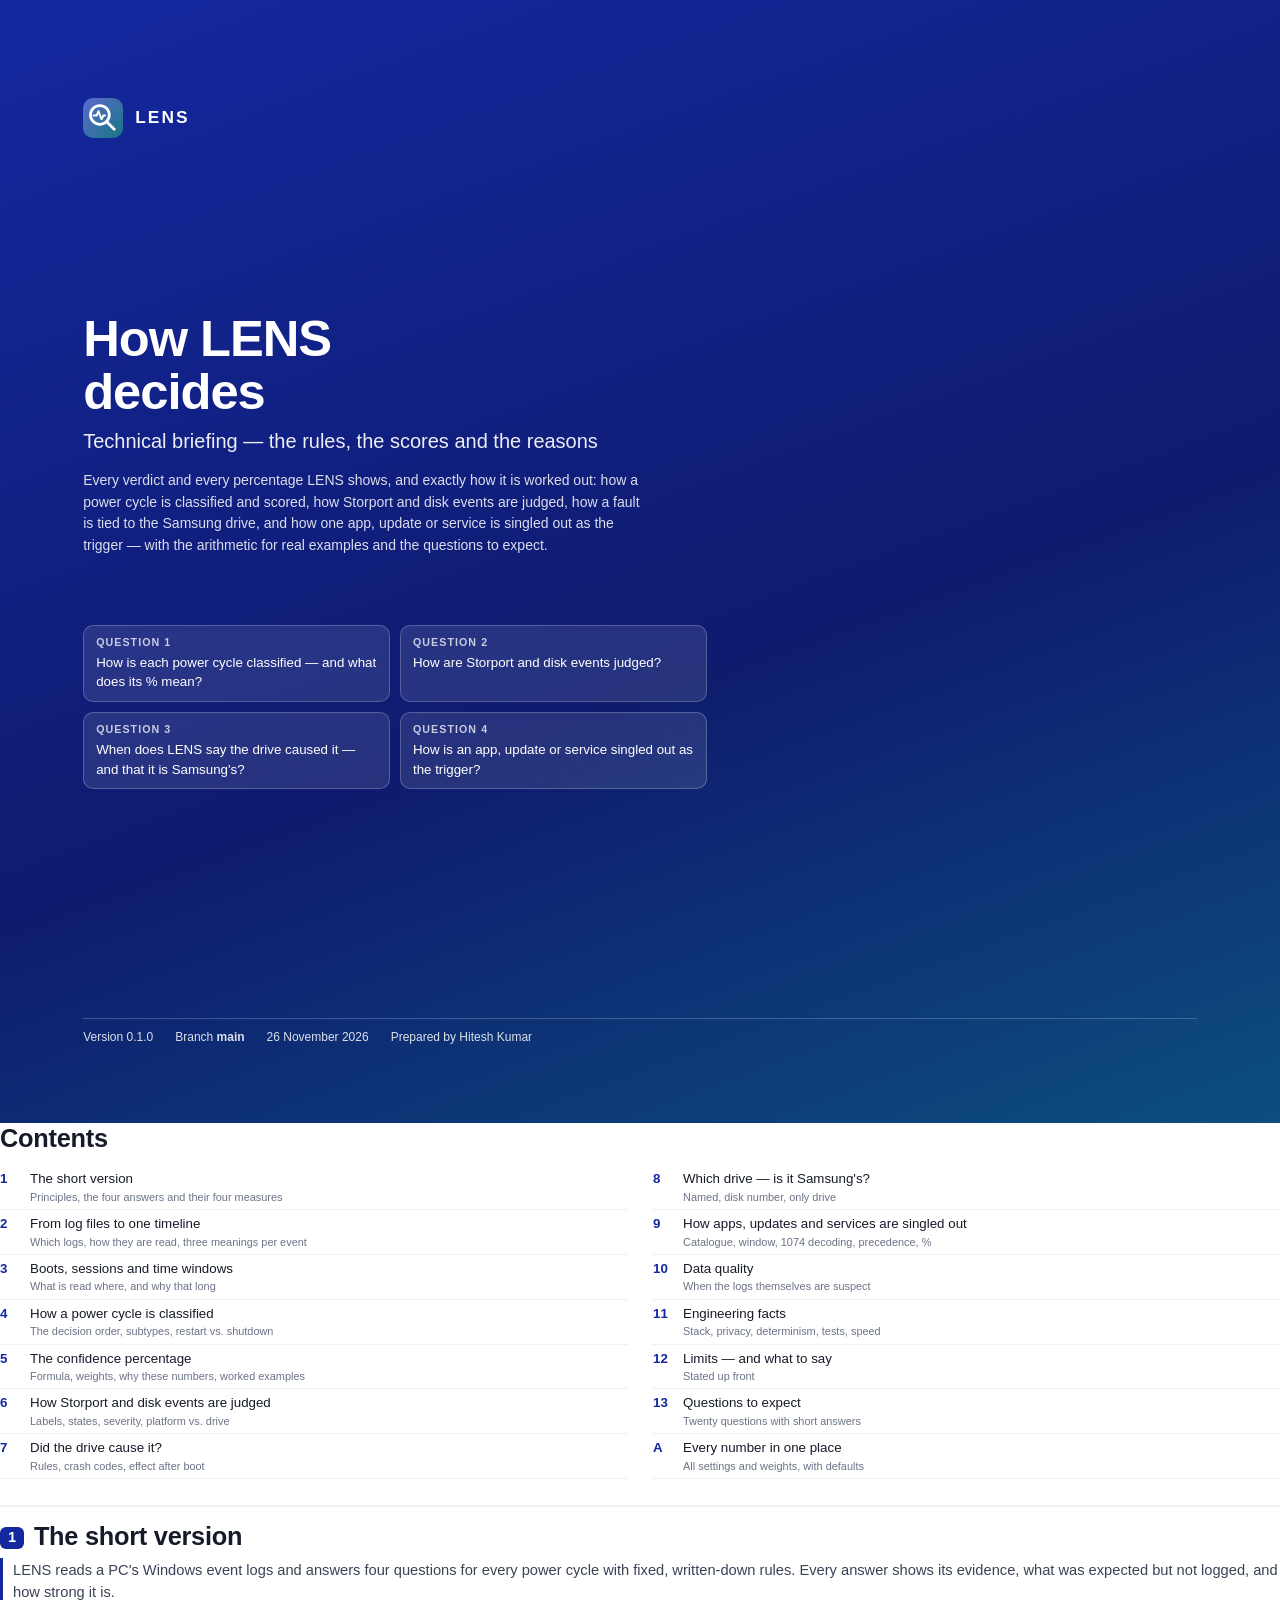
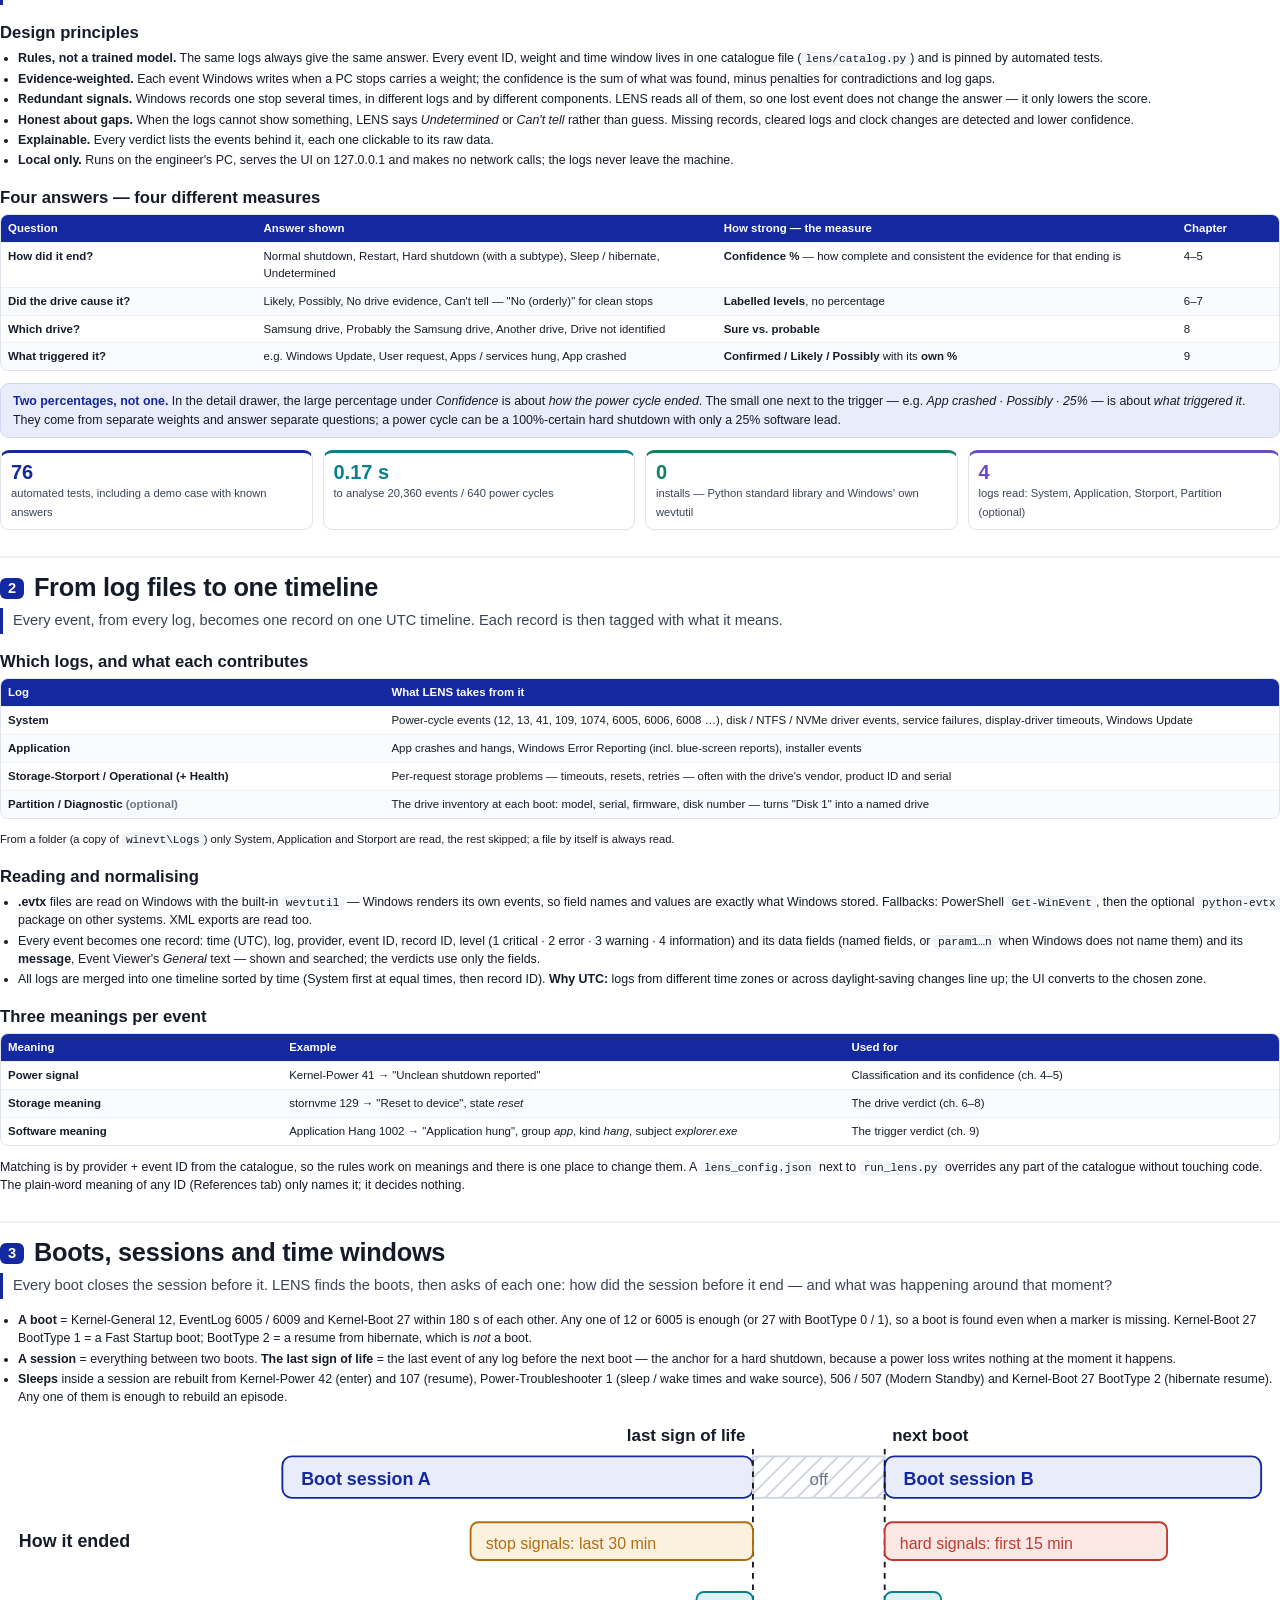
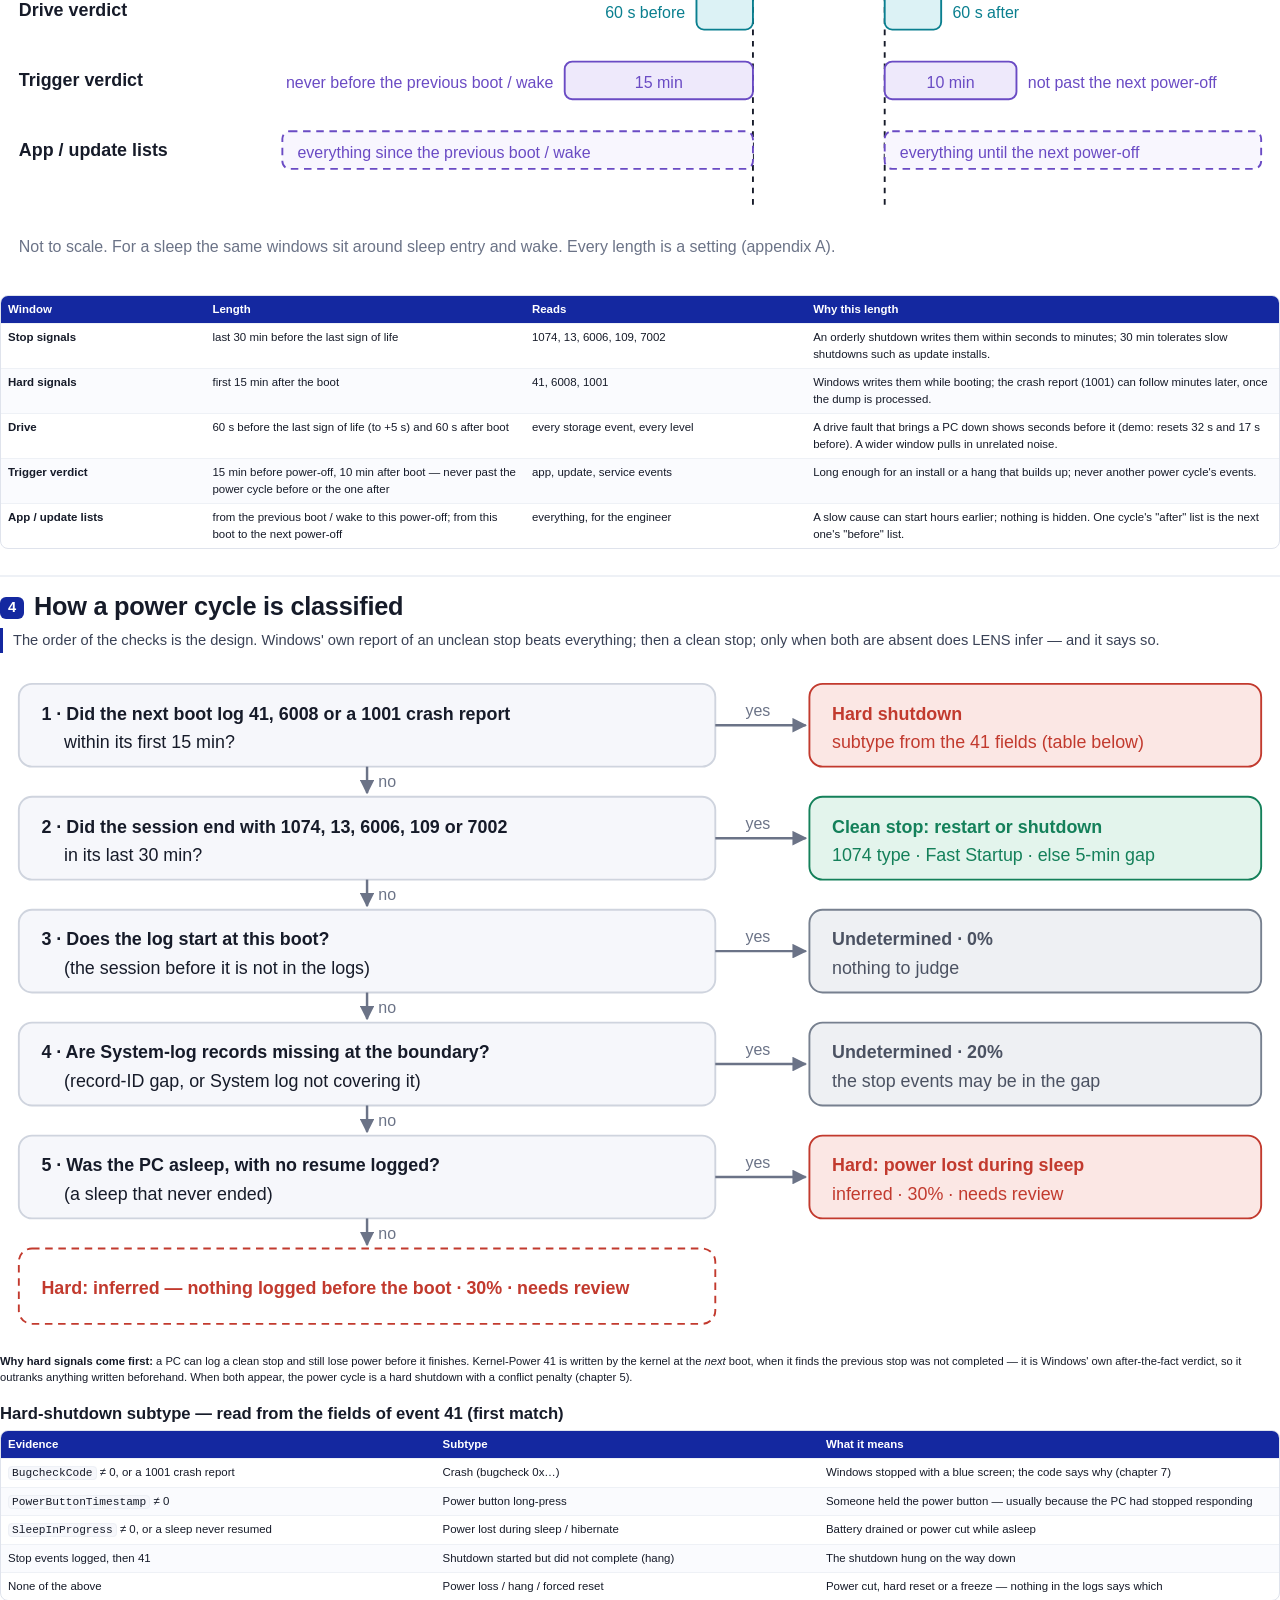
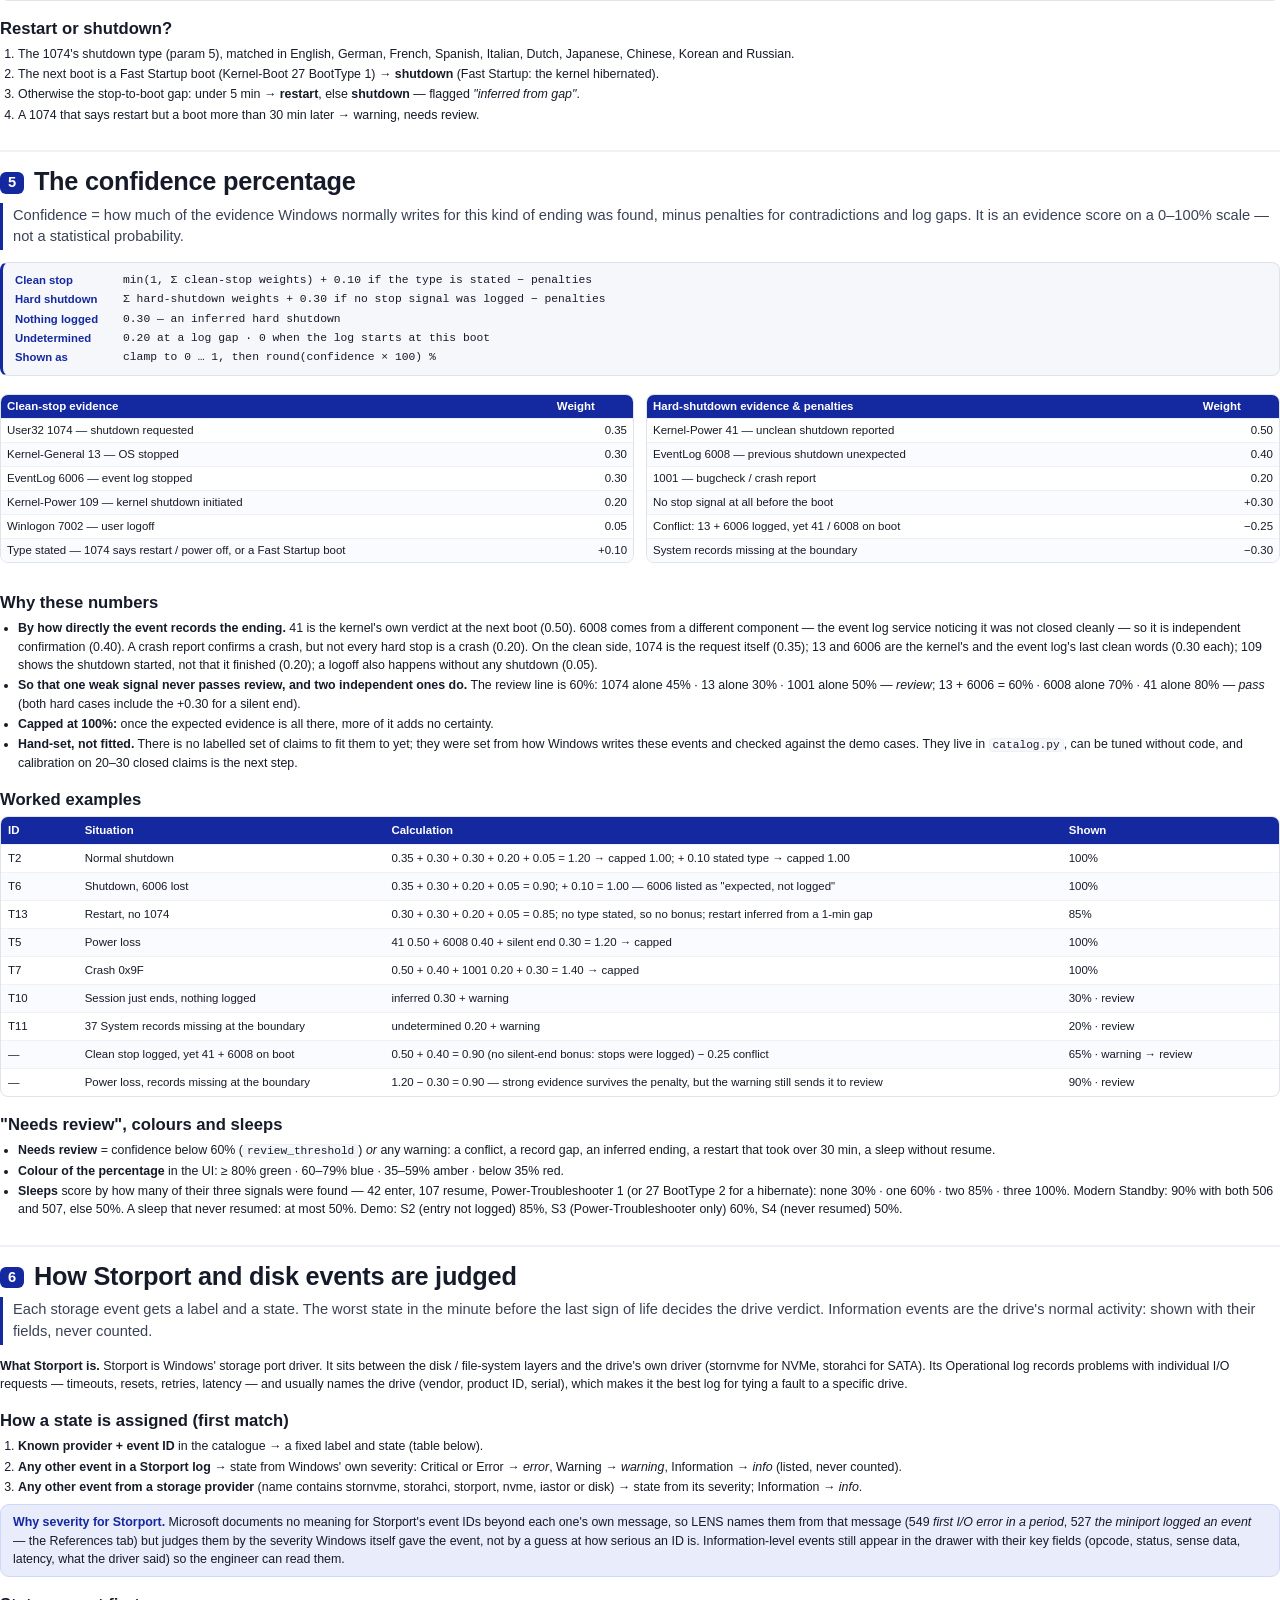
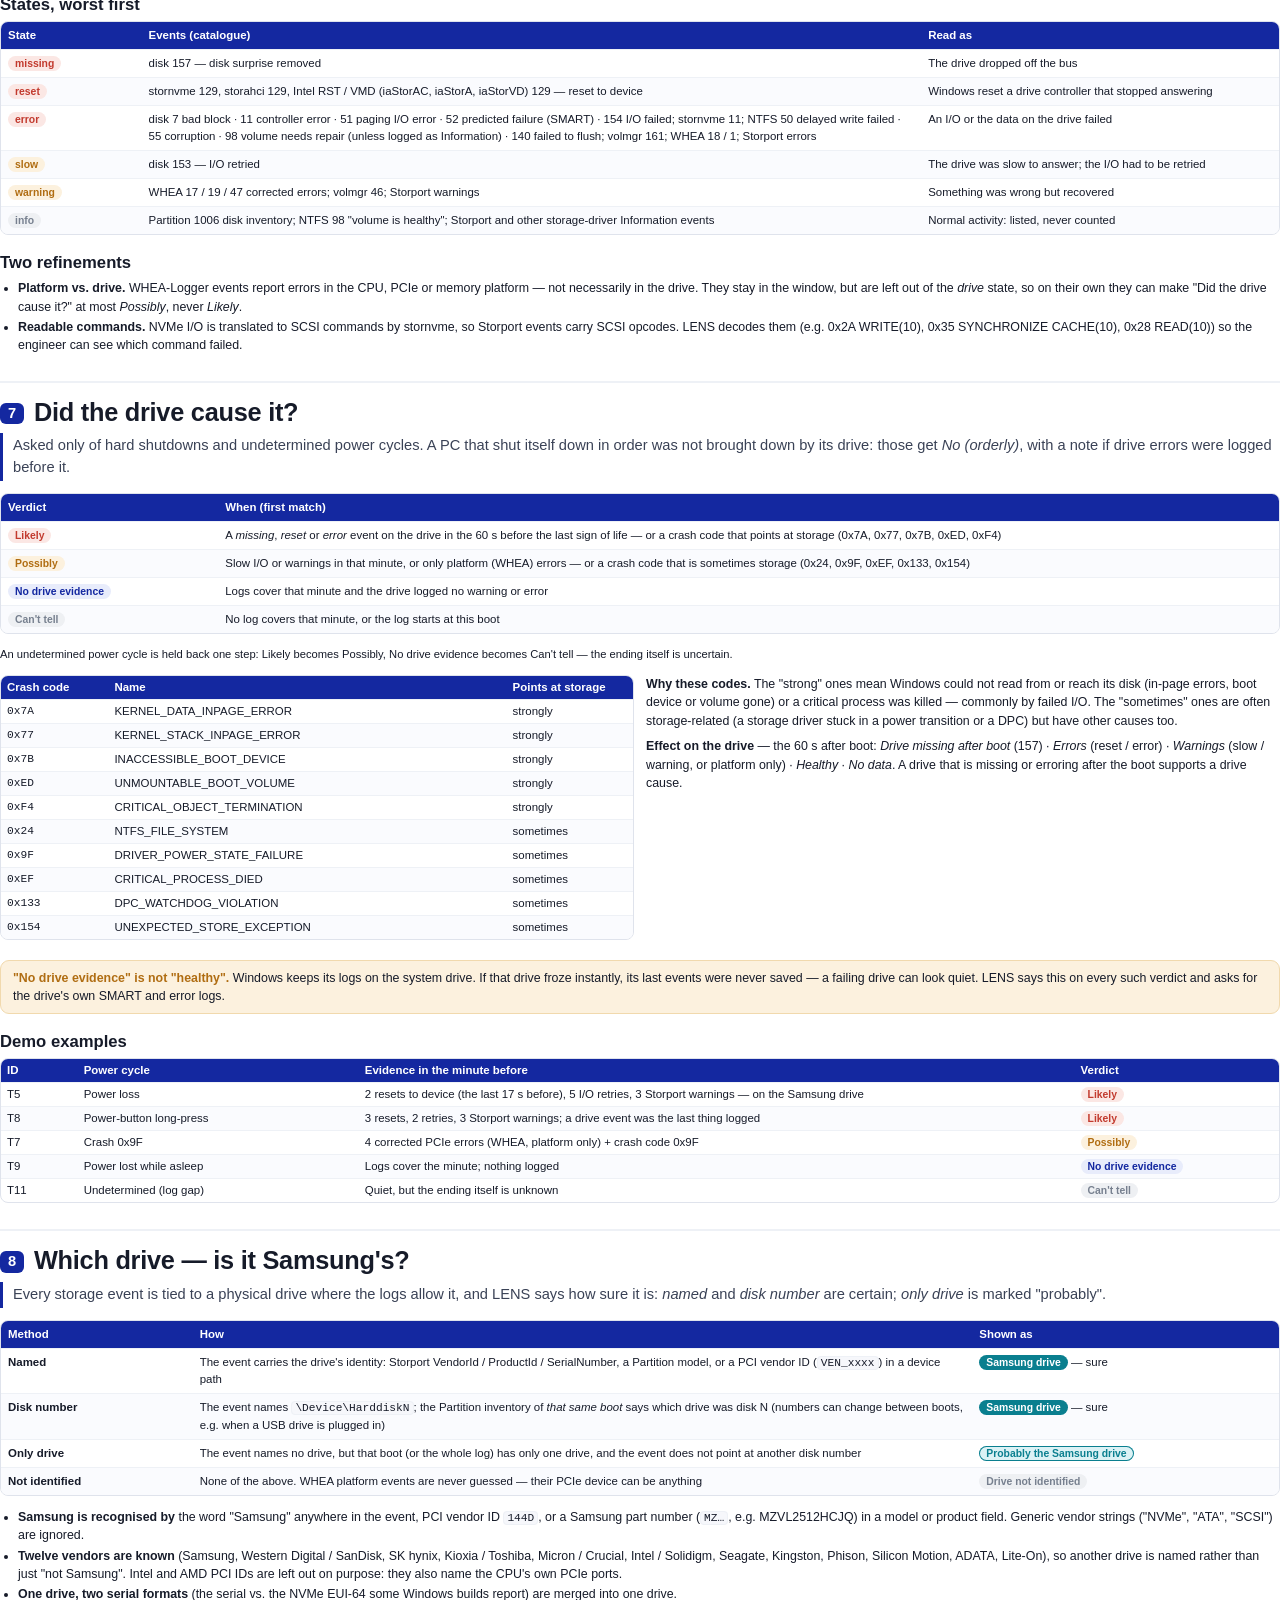
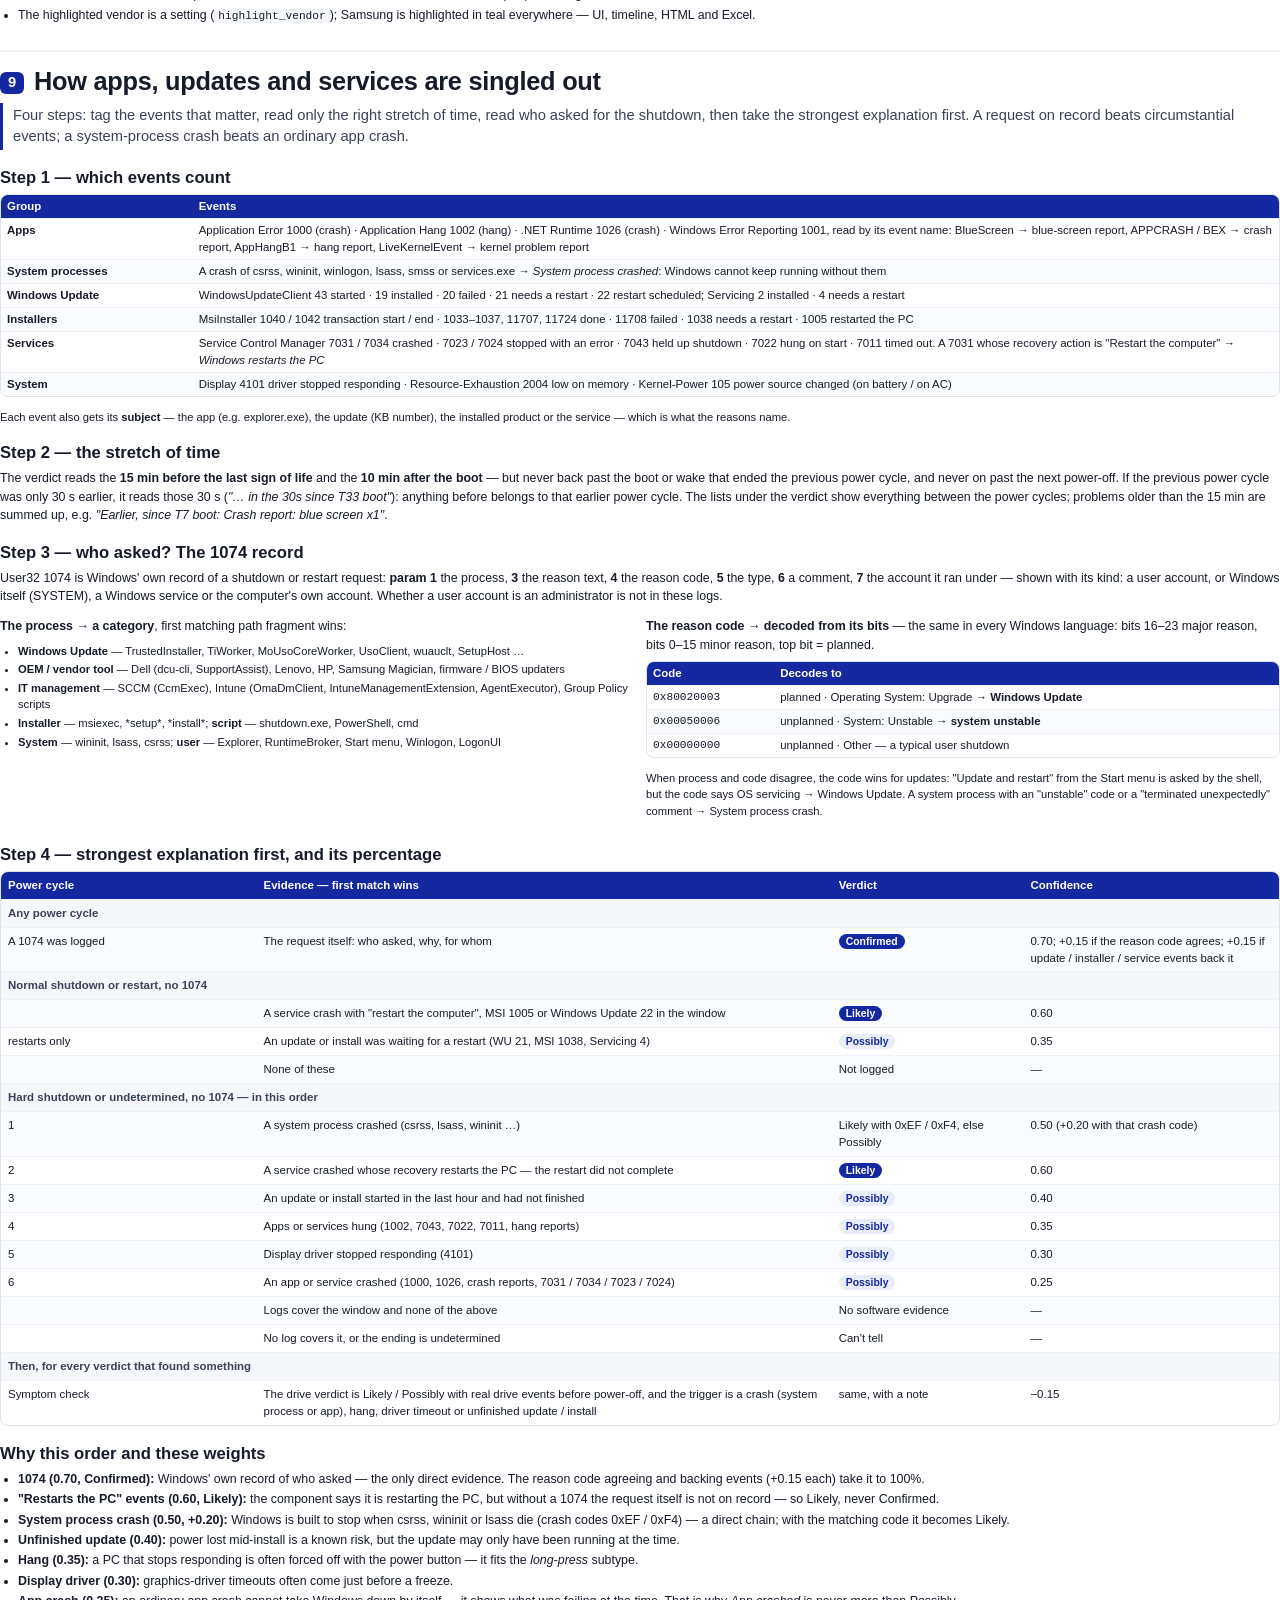
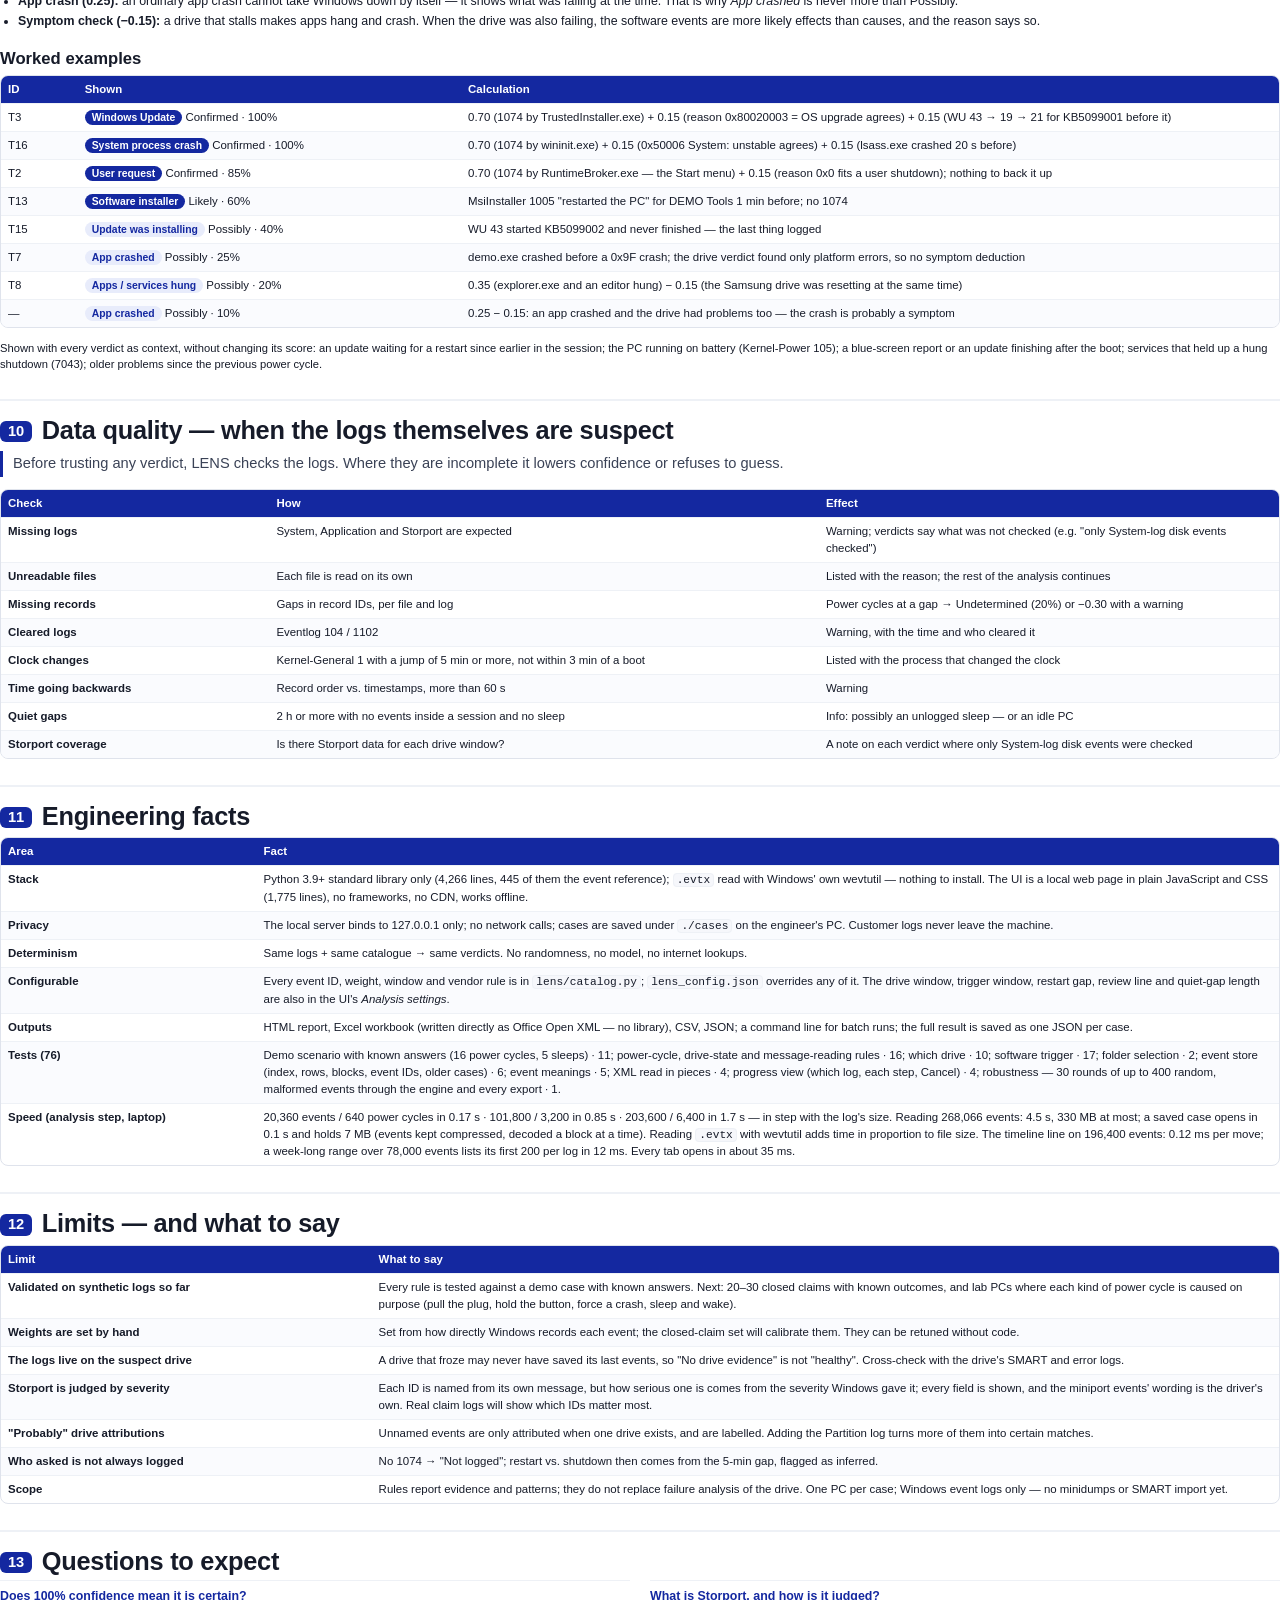
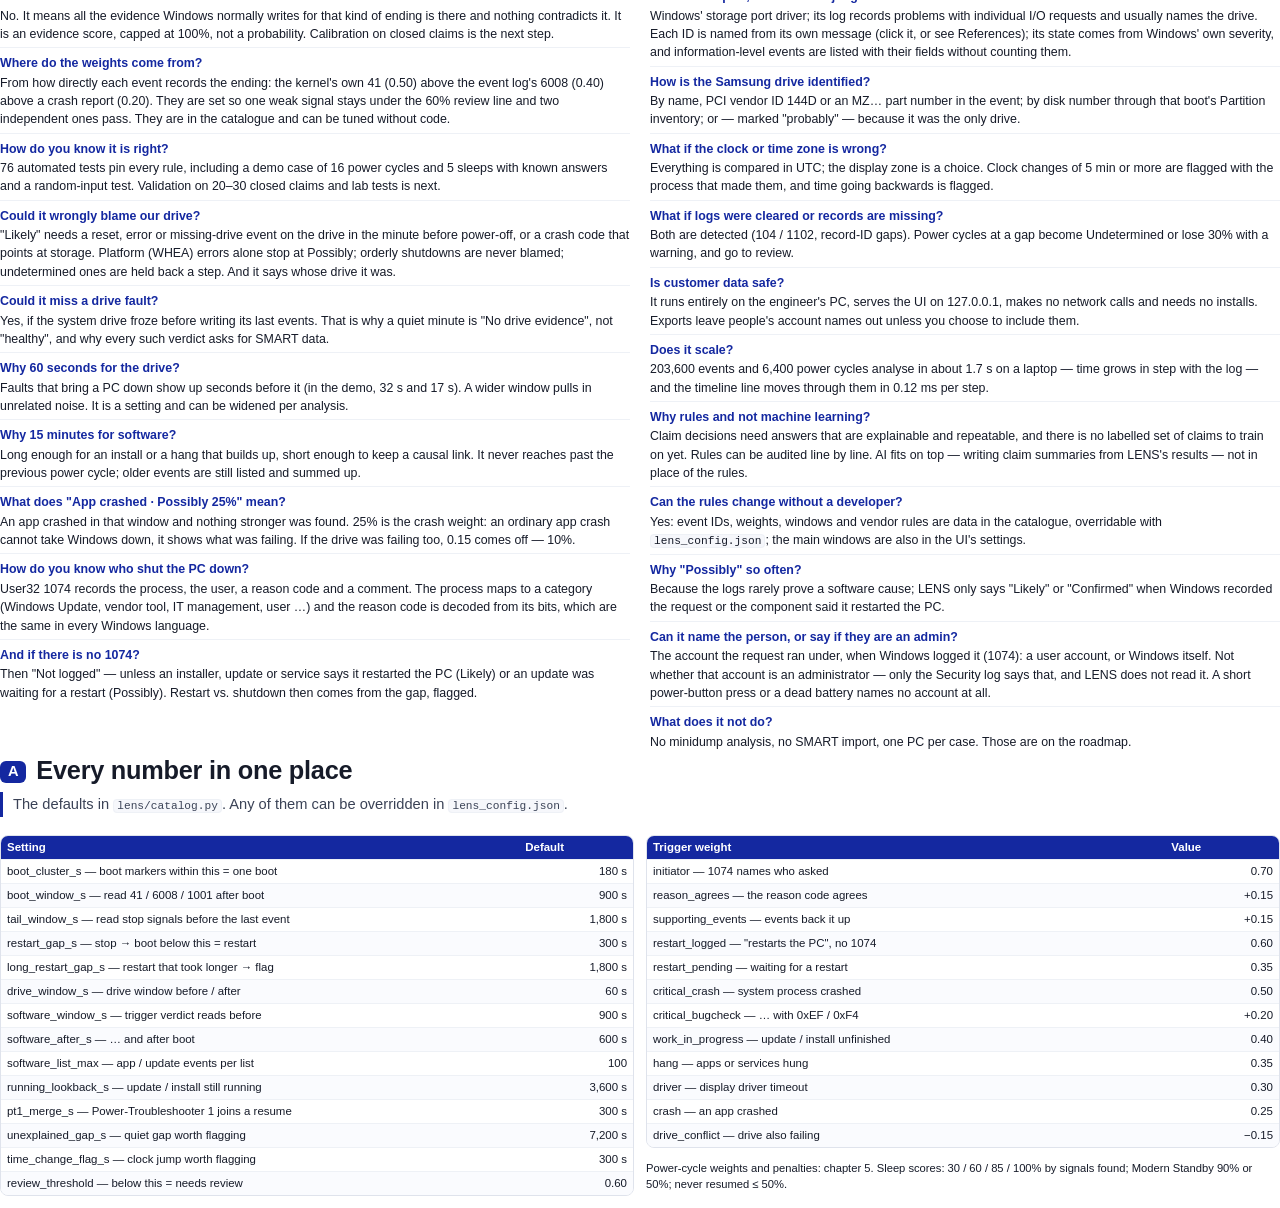
==== commit e12ff129: "Sort Power cycles, say who asked for each shutdown, and show analysis progress Power cycles: a Sort " ====
--- a/docs/src/LENS-how-it-decides.html
+++ b/docs/src/LENS-how-it-decides.html
@@ -142,7 +142,7 @@
 </tbody></table>
 <div class="callout"><b>Two percentages, not one.</b> In the detail drawer, the large percentage under <i>Confidence</i> is about <i>how the power cycle ended</i>. The small one next to the trigger — e.g. <i>App crashed · Possibly · 25%</i> — is about <i>what triggered it</i>. They come from separate weights and answer separate questions; a power cycle can be a 100%-certain hard shutdown with only a 25% software lead.</div>
 <div class="grid4">
-  <div class="tile"><b>72</b><span>automated tests, including a demo case with known answers</span></div>
+  <div class="tile"><b>76</b><span>automated tests, including a demo case with known answers</span></div>
   <div class="tile" style="--c:var(--sam)"><b>0.17 s</b><span>to analyse 20,360 events / 640 power cycles</span></div>
   <div class="tile" style="--c:var(--ok)"><b>0</b><span>installs — Python standard library and Windows' own wevtutil</span></div>
   <div class="tile" style="--c:var(--purple)"><b>4</b><span>logs read: System, Application, Storport, Partition (optional)</span></div>
@@ -539,7 +539,7 @@
   <tr><td class="k">Determinism</td><td>Same logs + same catalogue → same verdicts. No randomness, no model, no internet lookups.</td></tr>
   <tr><td class="k">Configurable</td><td>Every event ID, weight, window and vendor rule is in <code>lens/catalog.py</code>; <code>lens_config.json</code> overrides any of it. The drive window, trigger window, restart gap, review line and quiet-gap length are also in the UI's <i>Analysis settings</i>.</td></tr>
   <tr><td class="k">Outputs</td><td>HTML report, Excel workbook (written directly as Office Open XML — no library), CSV, JSON; a command line for batch runs; the full result is saved as one JSON per case.</td></tr>
-  <tr><td class="k">Tests (72)</td><td>Demo scenario with known answers (16 power cycles, 5 sleeps) · 11; power-cycle, drive-state and message-reading rules · 16; which drive · 10; software trigger · 17; folder selection · 2; event store (index, rows, blocks, event IDs, older cases) · 6; event meanings · 5; XML read in pieces · 4; robustness — 30 rounds of up to 400 random, malformed events through the engine and every export · 1.</td></tr>
+  <tr><td class="k">Tests (76)</td><td>Demo scenario with known answers (16 power cycles, 5 sleeps) · 11; power-cycle, drive-state and message-reading rules · 16; which drive · 10; software trigger · 17; folder selection · 2; event store (index, rows, blocks, event IDs, older cases) · 6; event meanings · 5; XML read in pieces · 4; progress view (which log, each step, Cancel) · 4; robustness — 30 rounds of up to 400 random, malformed events through the engine and every export · 1.</td></tr>
   <tr><td class="k">Speed (analysis step, laptop)</td><td>20,360 events / 640 power cycles in 0.17 s · 101,800 / 3,200 in 0.85 s · 203,600 / 6,400 in 1.7 s — in step with the log's size. Reading 268,066 events: 4.5 s, 330 MB at most; a saved case opens in 0.1 s and holds 7 MB (events kept compressed, decoded a block at a time). Reading <code>.evtx</code> with wevtutil adds time in proportion to file size. The timeline line on 196,400 events: 0.12 ms per move; a week-long range over 78,000 events lists its first 200 per log in 12 ms. Every tab opens in about 35 ms.</td></tr>
 </tbody></table>
 
@@ -561,7 +561,7 @@
 <div class="qcols">
   <div class="qa"><span class="qq">Does 100% confidence mean it is certain?</span>No. It means all the evidence Windows normally writes for that kind of ending is there and nothing contradicts it. It is an evidence score, capped at 100%, not a probability. Calibration on closed claims is the next step.</div>
   <div class="qa"><span class="qq">Where do the weights come from?</span>From how directly each event records the ending: the kernel's own 41 (0.50) above the event log's 6008 (0.40) above a crash report (0.20). They are set so one weak signal stays under the 60% review line and two independent ones pass. They are in the catalogue and can be tuned without code.</div>
-  <div class="qa"><span class="qq">How do you know it is right?</span>72 automated tests pin every rule, including a demo case of 16 power cycles and 5 sleeps with known answers and a random-input test. Validation on 20–30 closed claims and lab tests is next.</div>
+  <div class="qa"><span class="qq">How do you know it is right?</span>76 automated tests pin every rule, including a demo case of 16 power cycles and 5 sleeps with known answers and a random-input test. Validation on 20–30 closed claims and lab tests is next.</div>
   <div class="qa"><span class="qq">Could it wrongly blame our drive?</span>"Likely" needs a reset, error or missing-drive event on the drive in the minute before power-off, or a crash code that points at storage. Platform (WHEA) errors alone stop at Possibly; orderly shutdowns are never blamed; undetermined ones are held back a step. And it says whose drive it was.</div>
   <div class="qa"><span class="qq">Could it miss a drive fault?</span>Yes, if the system drive froze before writing its last events. That is why a quiet minute is "No drive evidence", not "healthy", and why every such verdict asks for SMART data.</div>
   <div class="qa"><span class="qq">Why 60 seconds for the drive?</span>Faults that bring a PC down show up seconds before it (in the demo, 32 s and 17 s). A wider window pulls in unrelated noise. It is a setting and can be widened per analysis.</div>
